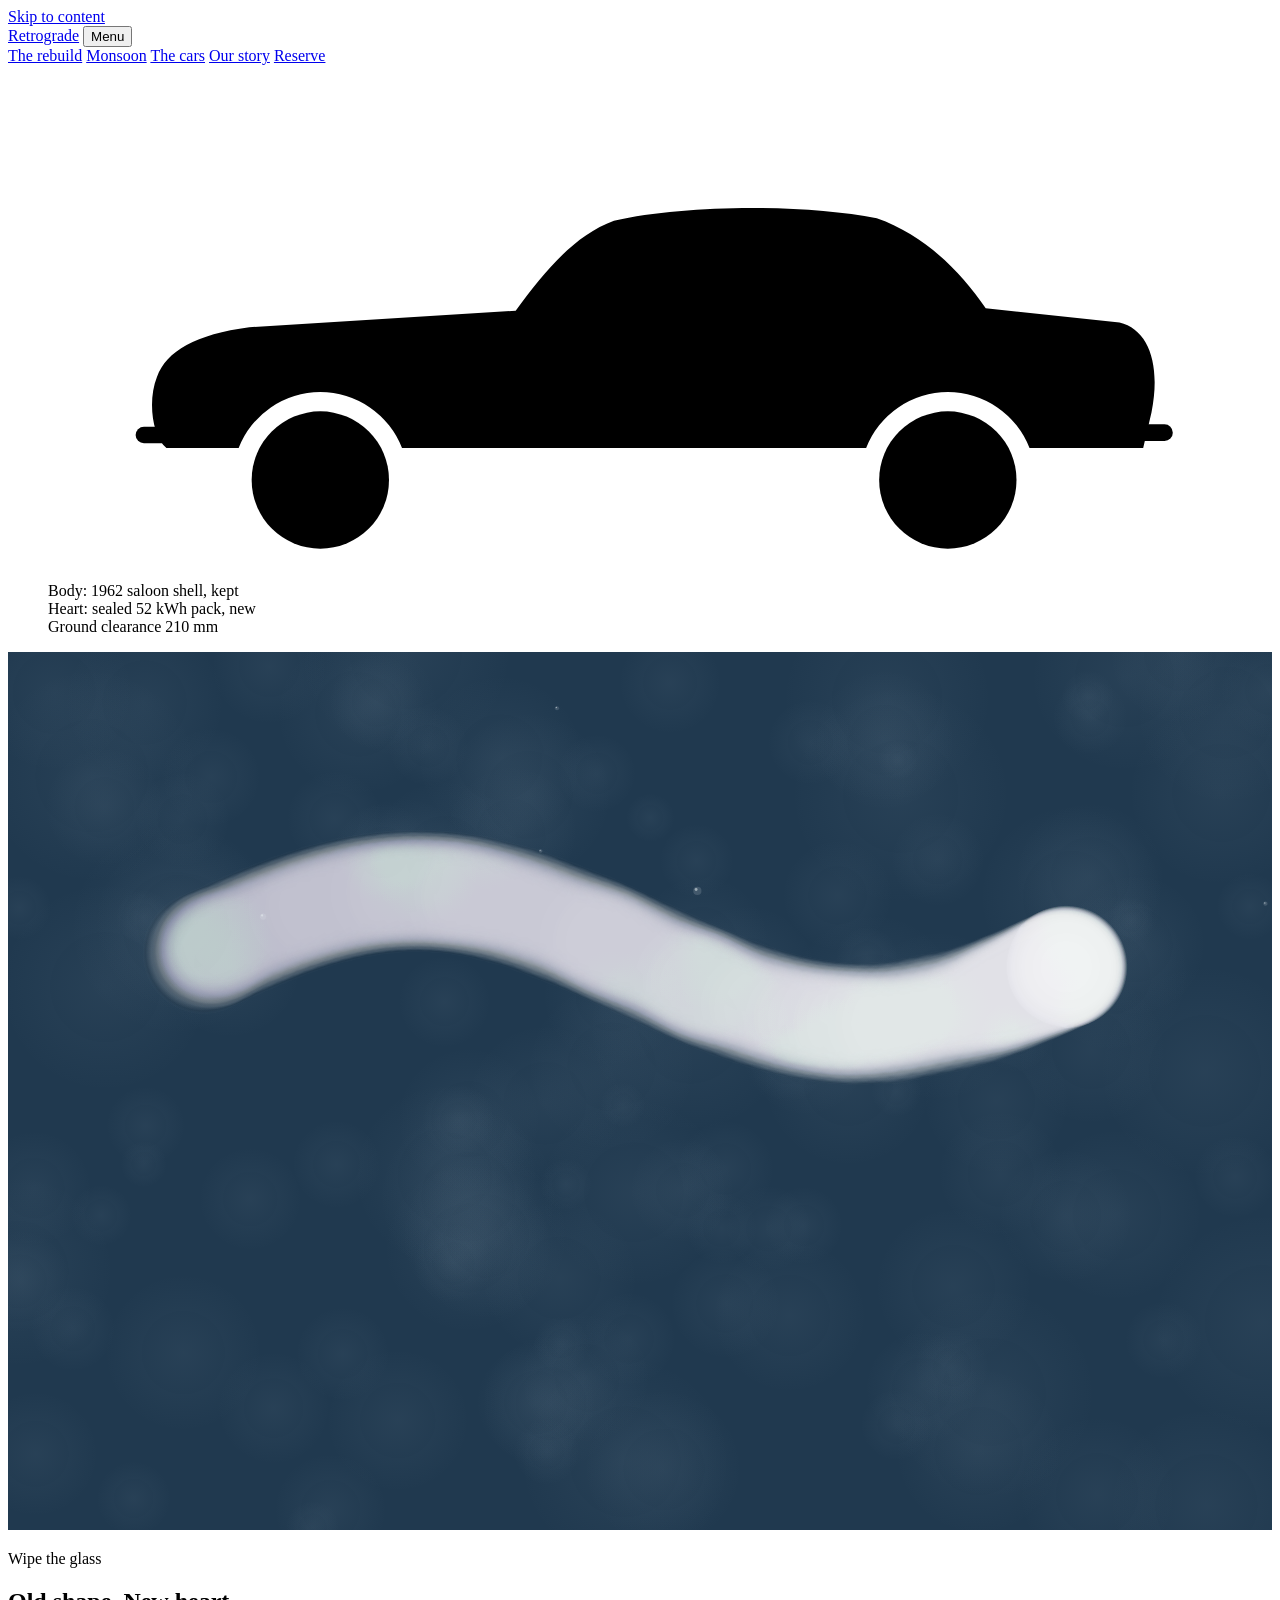
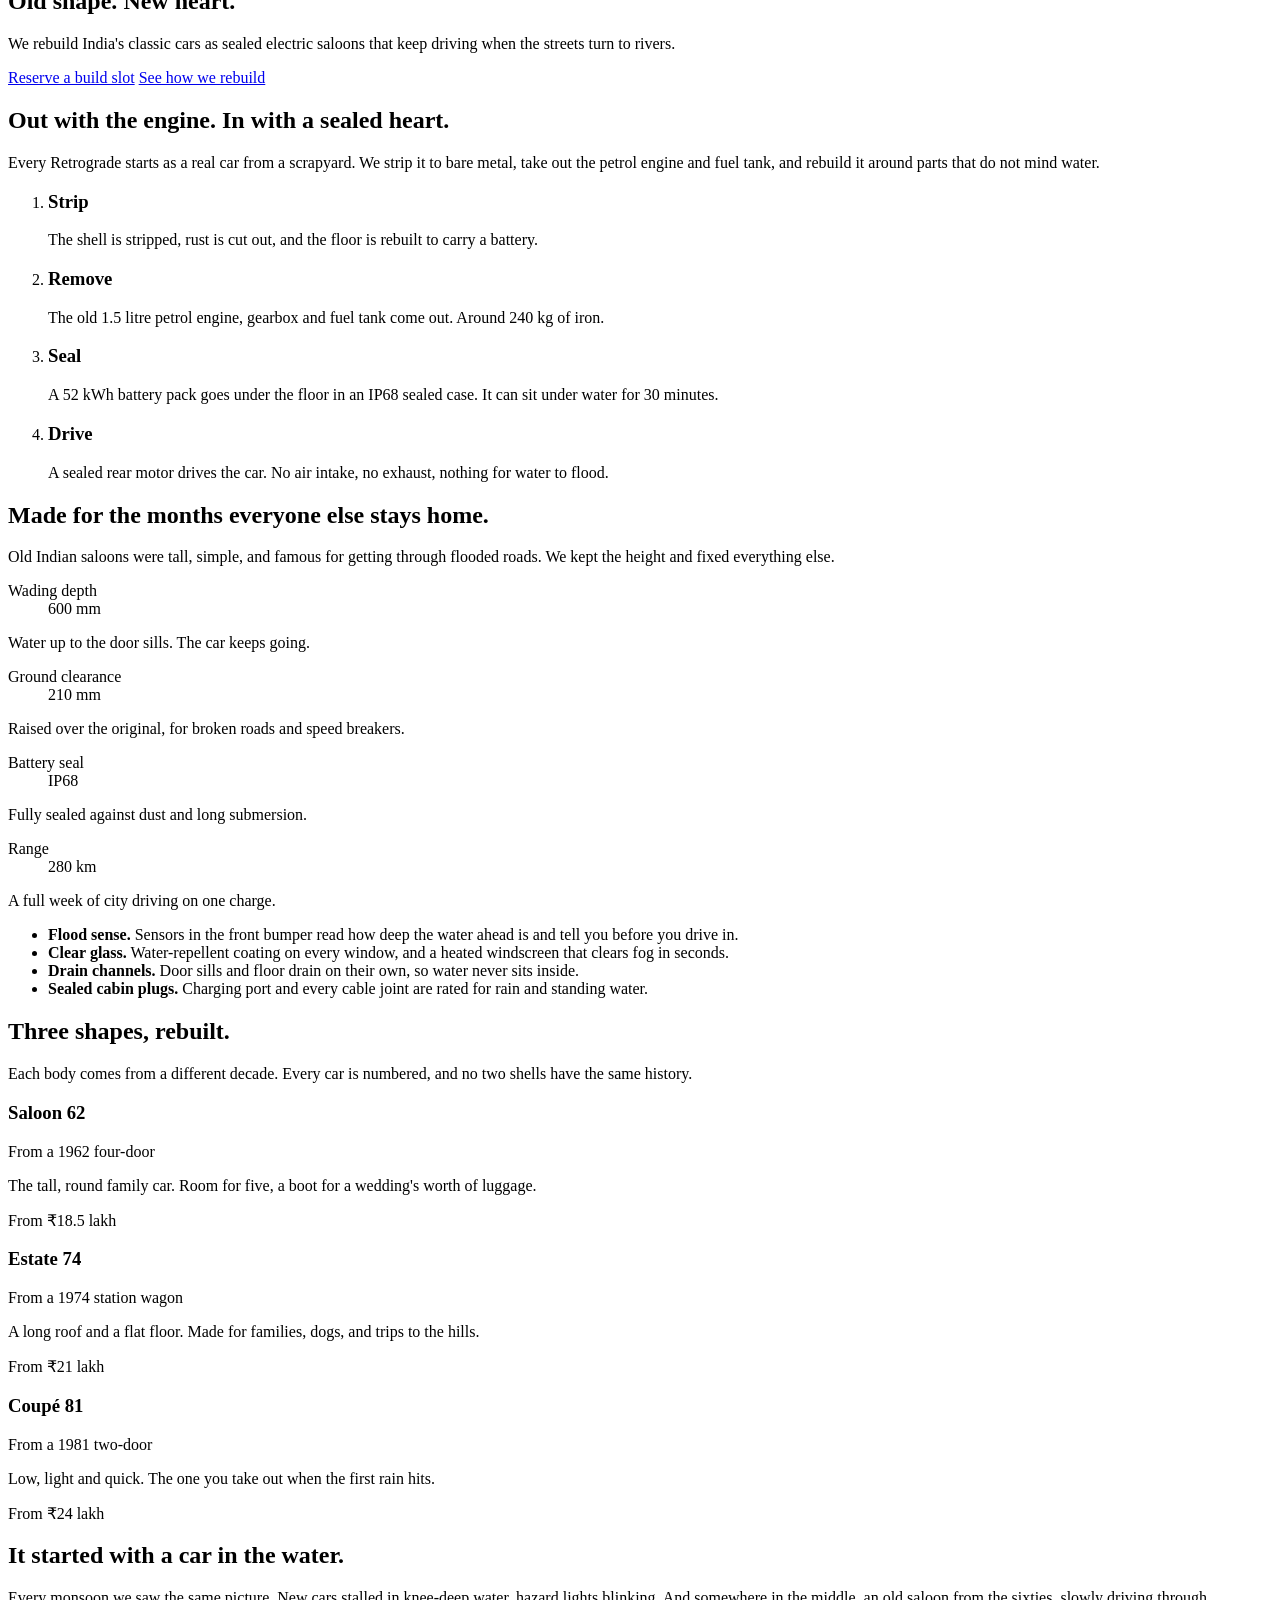
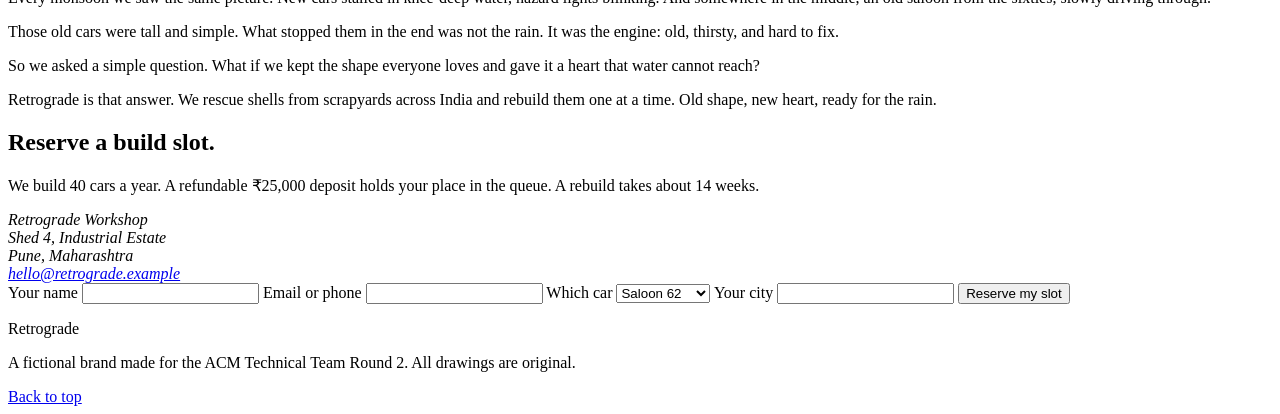
==== index.html @ e869b731 "Add page structure, copy and original car drawing Co-Authored-By: Claude Opus 5.5 <noreply@anthropic" ====
<!doctype html>
<html lang="en">
<head>
  <meta charset="utf-8">
  <meta name="viewport" content="width=device-width, initial-scale=1">
  <title>Retrograde | Old shape. New heart.</title>
  <meta name="description" content="Retrograde rebuilds India's classic cars as sealed electric saloons made to drive through the monsoon.">
  <meta name="theme-color" content="#123B5E">
  <link rel="icon" href="assets/favicon.svg" type="image/svg+xml">
  <link rel="preconnect" href="https://fonts.googleapis.com">
  <link rel="preconnect" href="https://fonts.gstatic.com" crossorigin>
  <link href="https://fonts.googleapis.com/css2?family=Archivo:wdth,wght@62..125,300..900&family=Architects+Daughter&display=swap" rel="stylesheet">
  <link rel="stylesheet" href="css/style.css">
</head>
<body>
  <a class="skip" href="#main">Skip to content</a>

  <header class="nav" id="top">
    <a class="wordmark" href="#top" aria-label="Retrograde home">Retrograde</a>
    <button class="nav-toggle" aria-expanded="false" aria-controls="nav-links">Menu</button>
    <nav id="nav-links" class="nav-links" aria-label="Main">
      <a href="#rebuild">The rebuild</a>
      <a href="#monsoon">Monsoon</a>
      <a href="#cars">The cars</a>
      <a href="#story">Our story</a>
      <a class="nav-cta" href="#reserve">Reserve</a>
    </nav>
  </header>

  <main id="main">
    <!-- HERO: blueprint car behind fogged glass. Wipe to see it. -->
    <section class="hero" aria-labelledby="hero-title">
      <div class="hero-grid" aria-hidden="true"></div>

      <figure class="hero-car" aria-hidden="true">
        <!-- Original drawing: a generic 1960s saloon side view, facing left -->
        <svg viewBox="0 0 1000 420" class="car-drawing">
          <g class="car-body">
            <!-- outer body with two wheel arches -->
            <path d="M100 310 C88 300 84 270 92 250 C100 228 125 214 170 208 L395 194 C420 160 445 130 478 118 C540 104 640 104 700 116 C740 130 770 160 792 192 L905 204 C930 210 940 240 932 280 L925 310 L829 310 A74 74 0 0 0 691 310 L299 310 A74 74 0 0 0 161 310 Z"/>
            <!-- windows and pillar -->
            <path d="M412 196 C434 165 454 141 484 129 C540 117 630 117 688 127 C720 141 746 166 766 192 Z"/>
            <path d="M588 122 L588 194"/>
            <!-- belt line, door cuts, handles -->
            <path d="M170 214 L905 210" class="thin"/>
            <path d="M405 198 L405 306 M588 196 L588 306 M700 192 L700 290" class="thin"/>
            <path d="M548 228 h26 M662 226 h26"/>
            <!-- headlamp, grille, bumpers -->
            <circle cx="114" cy="243" r="14"/>
            <circle cx="114" cy="243" r="7" class="thin"/>
            <path d="M96 268 v24 M104 266 v28 M112 266 v28" class="thin"/>
            <rect x="74" y="292" width="72" height="14" rx="7"/>
            <rect x="896" y="290" width="54" height="14" rx="7"/>
            <circle cx="922" cy="244" r="8" class="thin"/>
          </g>
          <g class="car-wheels">
            <circle cx="230" cy="337" r="58"/>
            <circle cx="230" cy="337" r="26" class="thin"/>
            <circle cx="230" cy="337" r="5"/>
            <circle cx="760" cy="337" r="58"/>
            <circle cx="760" cy="337" r="26" class="thin"/>
            <circle cx="760" cy="337" r="5"/>
          </g>
          <!-- new heart: battery under the floor, motor at the rear -->
          <g class="car-heart">
            <rect x="300" y="286" width="390" height="24" rx="3"/>
            <path d="M330 286 v24 M370 286 v24 M410 286 v24 M450 286 v24 M490 286 v24 M530 286 v24 M570 286 v24 M610 286 v24 M650 286 v24" class="thin"/>
            <circle cx="760" cy="238" r="16"/>
            <path d="M760 254 V279" class="thin"/>
          </g>
          <!-- ground and dimension line -->
          <g class="car-ground">
            <path d="M30 396 H970" class="thin"/>
            <path d="M960 310 V396 M952 310 h16 M952 396 h16" class="thin"/>
          </g>
        </svg>
        <figcaption class="note note-a">Body: 1962 saloon shell, kept</figcaption>
        <figcaption class="note note-b">Heart: sealed 52 kWh pack, new</figcaption>
        <figcaption class="note note-c">Ground clearance 210 mm</figcaption>
      </figure>

      <canvas class="fog" aria-hidden="true"></canvas>
      <p class="wipe-hint" aria-hidden="true">Wipe the glass</p>

      <div class="hero-copy">
        <h1 id="hero-title" class="hero-title">
          <span>Old shape.</span>
          <span>New heart.</span>
        </h1>
        <p class="hero-sub">We rebuild India's classic cars as sealed electric saloons that keep driving when the streets turn to rivers.</p>
        <div class="hero-actions">
          <a class="btn btn-solid" href="#reserve">Reserve a build slot</a>
          <a class="btn btn-line" href="#rebuild">See how we rebuild</a>
        </div>
      </div>
    </section>

    <!-- REBUILD: exploded view. Scroll animation is added on day 2. -->
    <section class="rebuild" id="rebuild" aria-labelledby="rebuild-title">
      <div class="section-head">
        <h2 id="rebuild-title">Out with the engine. In with a sealed heart.</h2>
        <p>Every Retrograde starts as a real car from a scrapyard. We strip it to bare metal, take out the petrol engine and fuel tank, and rebuild it around parts that do not mind water.</p>
      </div>

      <ol class="rebuild-steps">
        <li>
          <h3>Strip</h3>
          <p>The shell is stripped, rust is cut out, and the floor is rebuilt to carry a battery.</p>
        </li>
        <li>
          <h3>Remove</h3>
          <p>The old 1.5 litre petrol engine, gearbox and fuel tank come out. Around 240 kg of iron.</p>
        </li>
        <li>
          <h3>Seal</h3>
          <p>A 52 kWh battery pack goes under the floor in an IP68 sealed case. It can sit under water for 30 minutes.</p>
        </li>
        <li>
          <h3>Drive</h3>
          <p>A sealed rear motor drives the car. No air intake, no exhaust, nothing for water to flood.</p>
        </li>
      </ol>
    </section>

    <!-- MONSOON: the features from the rain idea -->
    <section class="monsoon" id="monsoon" aria-labelledby="monsoon-title">
      <div class="section-head">
        <h2 id="monsoon-title">Made for the months everyone else stays home.</h2>
        <p>Old Indian saloons were tall, simple, and famous for getting through flooded roads. We kept the height and fixed everything else.</p>
      </div>

      <dl class="specs">
        <div class="spec">
          <dt>Wading depth</dt>
          <dd><span class="spec-num">600</span> mm</dd>
          <p>Water up to the door sills. The car keeps going.</p>
        </div>
        <div class="spec">
          <dt>Ground clearance</dt>
          <dd><span class="spec-num">210</span> mm</dd>
          <p>Raised over the original, for broken roads and speed breakers.</p>
        </div>
        <div class="spec">
          <dt>Battery seal</dt>
          <dd><span class="spec-num">IP68</span></dd>
          <p>Fully sealed against dust and long submersion.</p>
        </div>
        <div class="spec">
          <dt>Range</dt>
          <dd><span class="spec-num">280</span> km</dd>
          <p>A full week of city driving on one charge.</p>
        </div>
      </dl>

      <ul class="features">
        <li><strong>Flood sense.</strong> Sensors in the front bumper read how deep the water ahead is and tell you before you drive in.</li>
        <li><strong>Clear glass.</strong> Water-repellent coating on every window, and a heated windscreen that clears fog in seconds.</li>
        <li><strong>Drain channels.</strong> Door sills and floor drain on their own, so water never sits inside.</li>
        <li><strong>Sealed cabin plugs.</strong> Charging port and every cable joint are rated for rain and standing water.</li>
      </ul>
    </section>

    <!-- CARS: three models. Before/after slider is added on day 2. -->
    <section class="cars" id="cars" aria-labelledby="cars-title">
      <div class="section-head">
        <h2 id="cars-title">Three shapes, rebuilt.</h2>
        <p>Each body comes from a different decade. Every car is numbered, and no two shells have the same history.</p>
      </div>

      <div class="car-list">
        <article class="car-card">
          <h3>Saloon 62</h3>
          <p class="car-era">From a 1962 four-door</p>
          <p>The tall, round family car. Room for five, a boot for a wedding's worth of luggage.</p>
          <p class="car-price">From ₹18.5 lakh</p>
        </article>
        <article class="car-card">
          <h3>Estate 74</h3>
          <p class="car-era">From a 1974 station wagon</p>
          <p>A long roof and a flat floor. Made for families, dogs, and trips to the hills.</p>
          <p class="car-price">From ₹21 lakh</p>
        </article>
        <article class="car-card">
          <h3>Coupé 81</h3>
          <p class="car-era">From a 1981 two-door</p>
          <p>Low, light and quick. The one you take out when the first rain hits.</p>
          <p class="car-price">From ₹24 lakh</p>
        </article>
      </div>
    </section>

    <!-- STORY -->
    <section class="story" id="story" aria-labelledby="story-title">
      <div class="story-inner">
        <h2 id="story-title">It started with a car in the water.</h2>
        <div class="story-text">
          <p>Every monsoon we saw the same picture. New cars stalled in knee-deep water, hazard lights blinking. And somewhere in the middle, an old saloon from the sixties, slowly driving through.</p>
          <p>Those old cars were tall and simple. What stopped them in the end was not the rain. It was the engine: old, thirsty, and hard to fix.</p>
          <p>So we asked a simple question. What if we kept the shape everyone loves and gave it a heart that water cannot reach?</p>
          <p>Retrograde is that answer. We rescue shells from scrapyards across India and rebuild them one at a time. Old shape, new heart, ready for the rain.</p>
        </div>
      </div>
    </section>

    <!-- RESERVE / CONTACT -->
    <section class="reserve" id="reserve" aria-labelledby="reserve-title">
      <div class="reserve-copy">
        <h2 id="reserve-title">Reserve a build slot.</h2>
        <p>We build 40 cars a year. A refundable ₹25,000 deposit holds your place in the queue. A rebuild takes about 14 weeks.</p>
        <address>
          Retrograde Workshop<br>
          Shed 4, Industrial Estate<br>
          Pune, Maharashtra<br>
          <a href="mailto:hello@retrograde.example">hello@retrograde.example</a>
        </address>
      </div>

      <form class="reserve-form" novalidate>
        <label>Your name
          <input type="text" name="name" autocomplete="name" required>
        </label>
        <label>Email or phone
          <input type="text" name="contact" autocomplete="email" required>
        </label>
        <label>Which car
          <select name="model">
            <option>Saloon 62</option>
            <option>Estate 74</option>
            <option>Coupé 81</option>
            <option>Not sure yet</option>
          </select>
        </label>
        <label>Your city
          <input type="text" name="city" autocomplete="address-level2">
        </label>
        <button class="btn btn-solid" type="submit">Reserve my slot</button>
        <p class="form-status" role="status" aria-live="polite"></p>
      </form>
    </section>
  </main>

  <footer class="footer">
    <p class="wordmark">Retrograde</p>
    <p>A fictional brand made for the ACM Technical Team Round 2. All drawings are original.</p>
    <a href="#top">Back to top</a>
  </footer>

  <script src="js/fog.js" defer></script>
  <script src="js/main.js" defer></script>
</body>
</html>
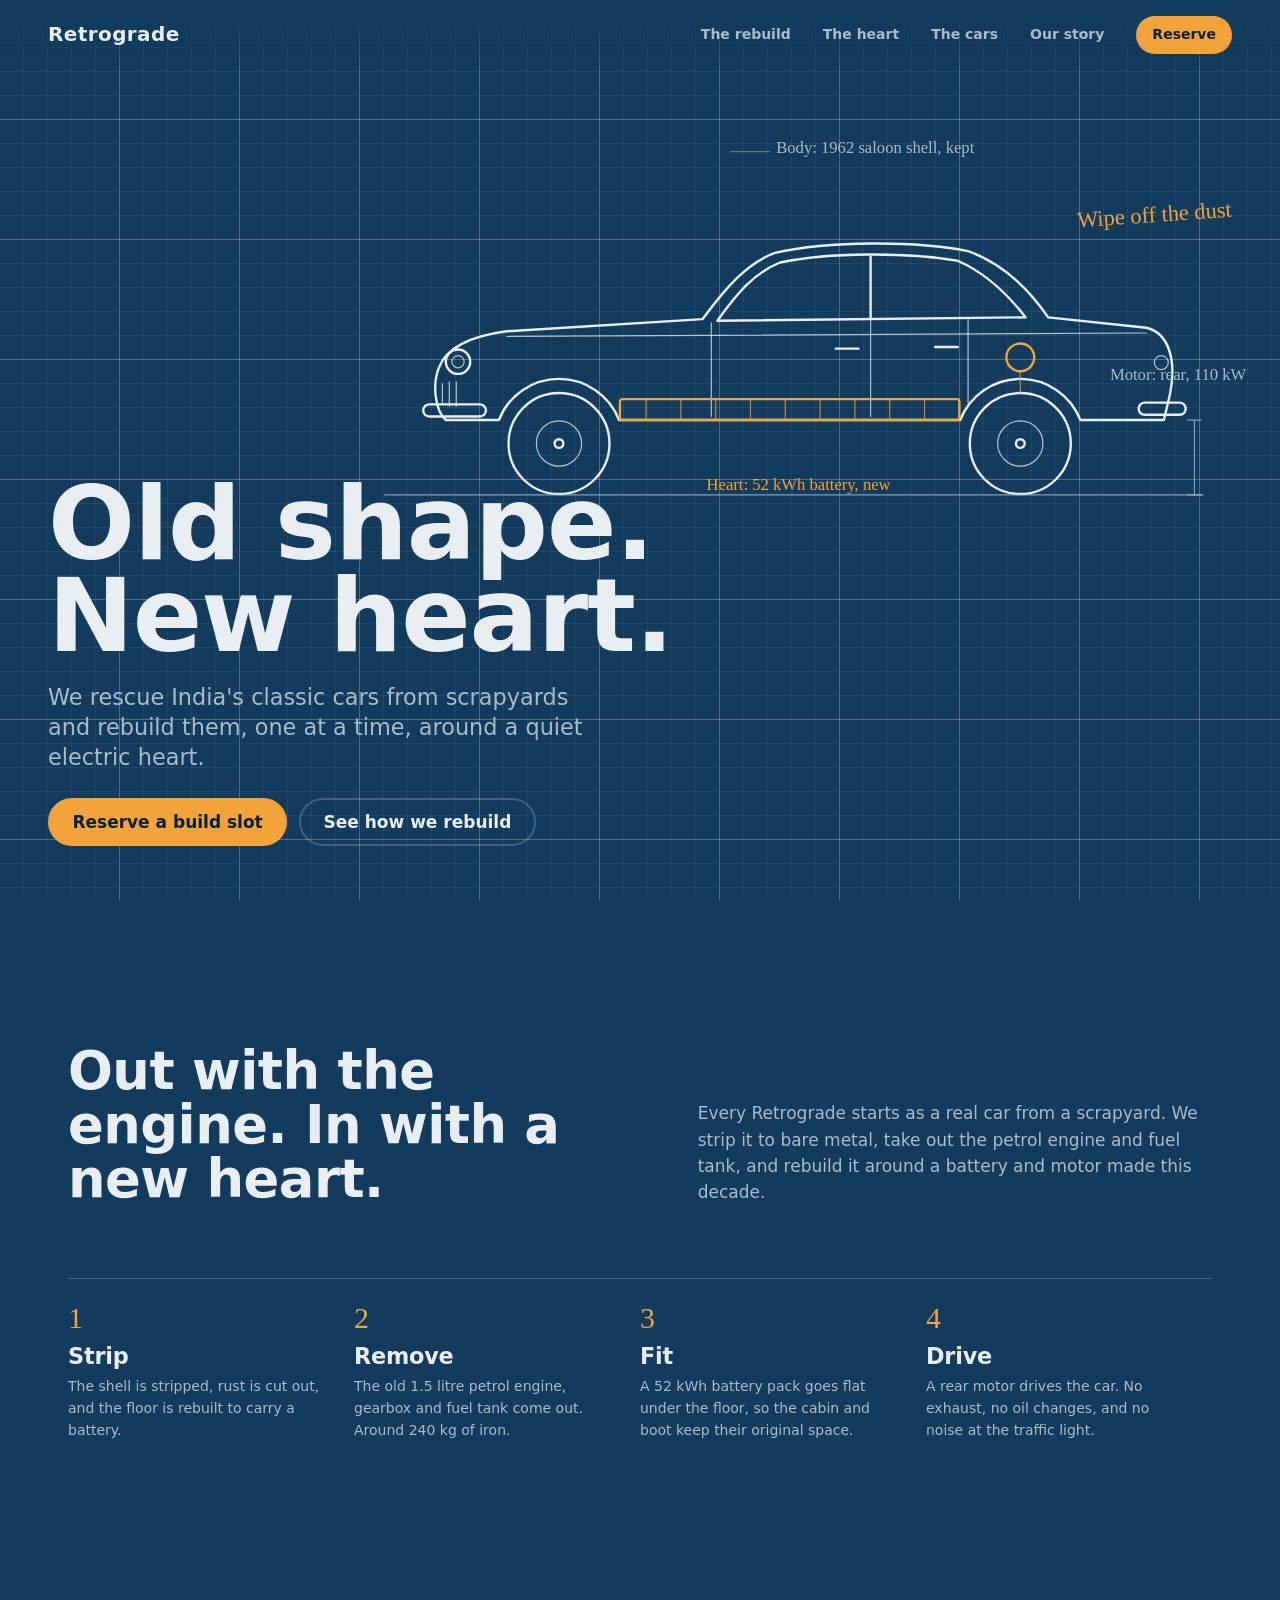
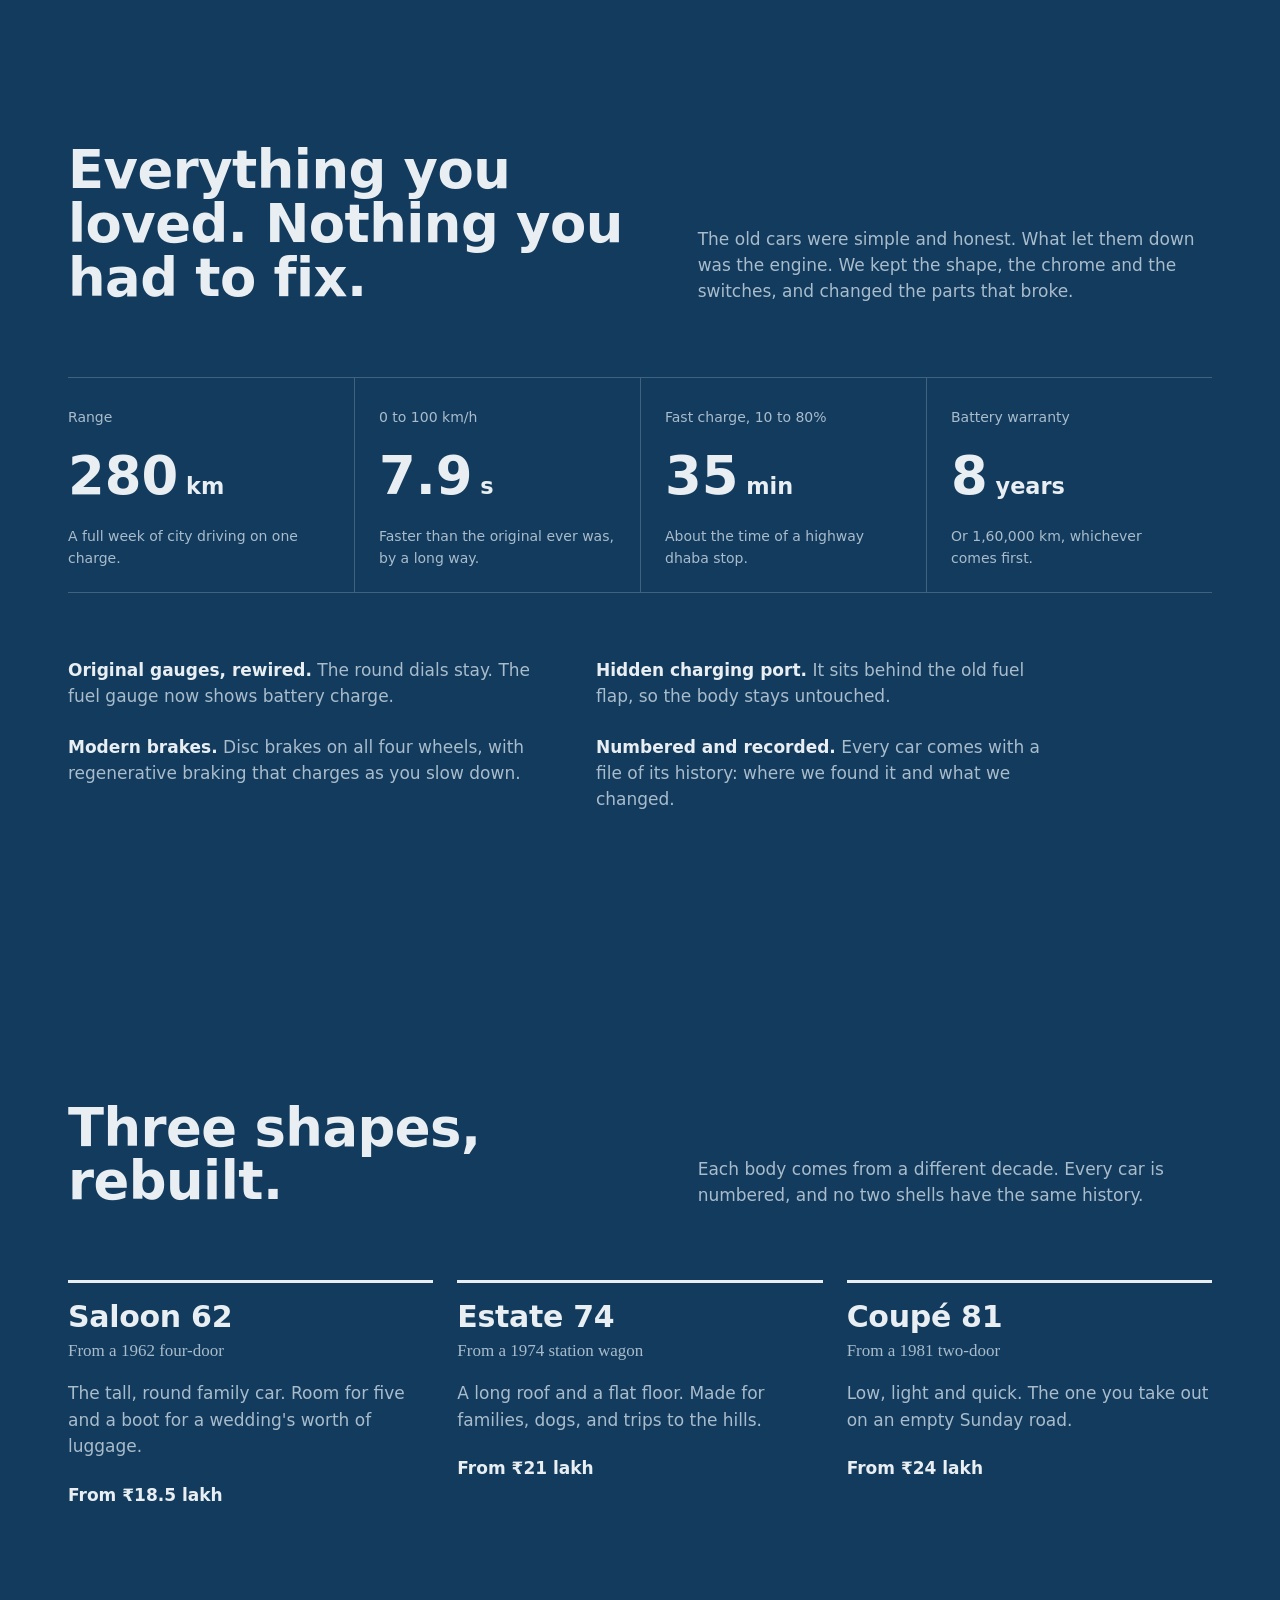
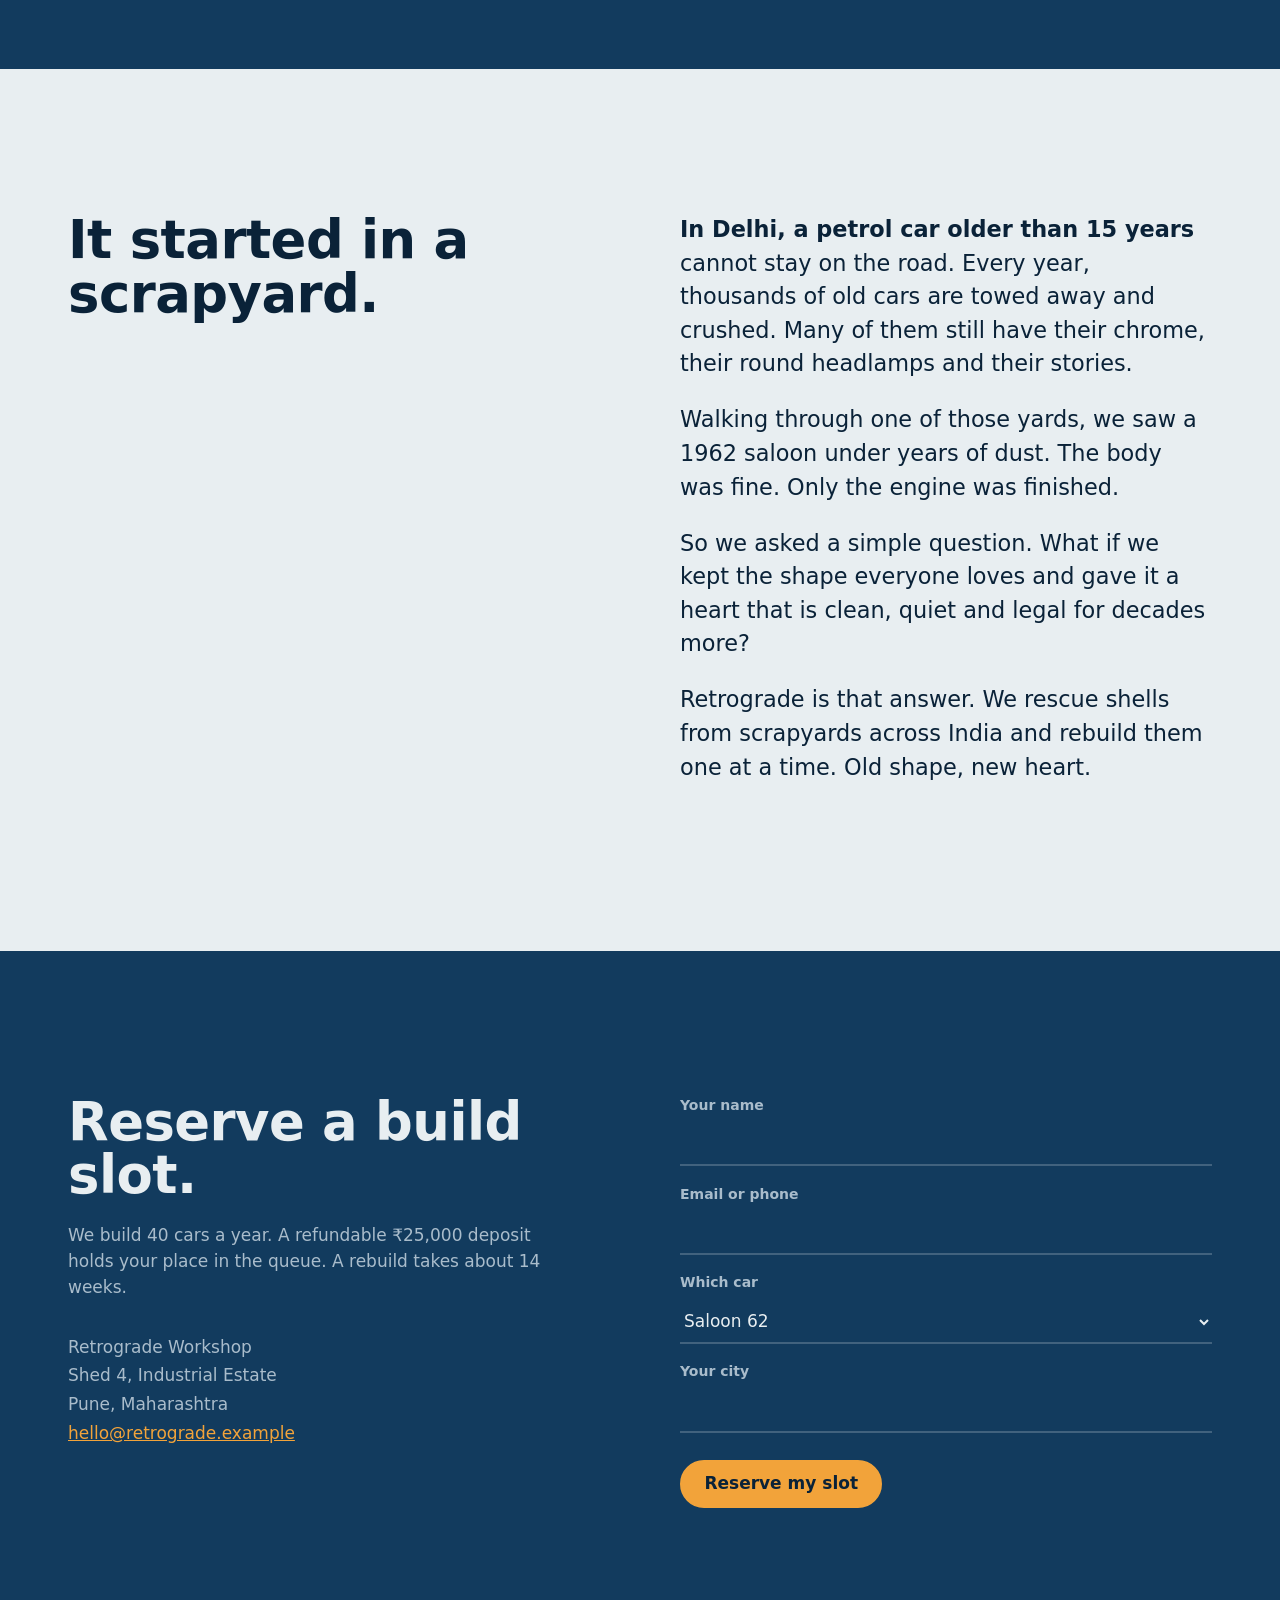
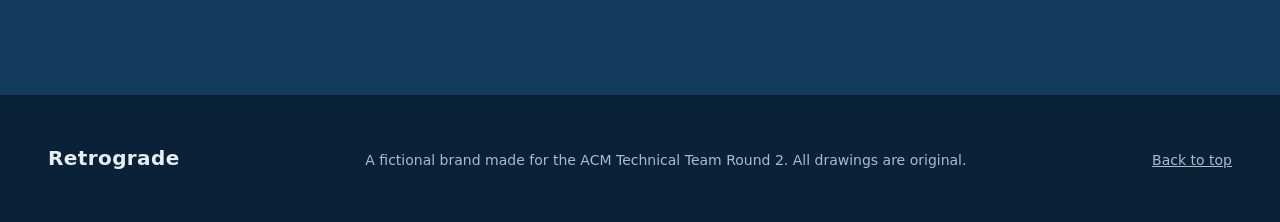
==== commit 33fe59c3: "Drop monsoon concept, add new heart specs and scrapyard story Co-Authored-By: Claude Opus 5.5 <norep" ====
--- a/index.html
+++ b/index.html
@@ -4,7 +4,7 @@
   <meta charset="utf-8">
   <meta name="viewport" content="width=device-width, initial-scale=1">
   <title>Retrograde | Old shape. New heart.</title>
-  <meta name="description" content="Retrograde rebuilds India's classic cars as sealed electric saloons made to drive through the monsoon.">
+  <meta name="description" content="Retrograde rescues India's classic cars from scrapyards and rebuilds them with an electric heart.">
   <meta name="theme-color" content="#123B5E">
   <link rel="icon" href="assets/favicon.svg" type="image/svg+xml">
   <link rel="preconnect" href="https://fonts.googleapis.com">
@@ -20,7 +20,7 @@
     <button class="nav-toggle" aria-expanded="false" aria-controls="nav-links">Menu</button>
     <nav id="nav-links" class="nav-links" aria-label="Main">
       <a href="#rebuild">The rebuild</a>
-      <a href="#monsoon">Monsoon</a>
+      <a href="#heart">The heart</a>
       <a href="#cars">The cars</a>
       <a href="#story">Our story</a>
       <a class="nav-cta" href="#reserve">Reserve</a>
@@ -28,7 +28,7 @@
   </header>
 
   <main id="main">
-    <!-- HERO: blueprint car behind fogged glass. Wipe to see it. -->
+    <!-- HERO: blueprint car behind a dusty windscreen. Wipe to see it. -->
     <section class="hero" aria-labelledby="hero-title">
       <div class="hero-grid" aria-hidden="true"></div>
 
@@ -75,19 +75,19 @@
           </g>
         </svg>
         <figcaption class="note note-a">Body: 1962 saloon shell, kept</figcaption>
-        <figcaption class="note note-b">Heart: sealed 52 kWh pack, new</figcaption>
-        <figcaption class="note note-c">Ground clearance 210 mm</figcaption>
+        <figcaption class="note note-b">Heart: 52 kWh battery, new</figcaption>
+        <figcaption class="note note-c">Motor: rear, 110 kW</figcaption>
       </figure>
 
-      <canvas class="fog" aria-hidden="true"></canvas>
-      <p class="wipe-hint" aria-hidden="true">Wipe the glass</p>
+      <canvas class="dust" aria-hidden="true"></canvas>
+      <p class="wipe-hint" aria-hidden="true">Wipe off the dust</p>
 
       <div class="hero-copy">
         <h1 id="hero-title" class="hero-title">
           <span>Old shape.</span>
           <span>New heart.</span>
         </h1>
-        <p class="hero-sub">We rebuild India's classic cars as sealed electric saloons that keep driving when the streets turn to rivers.</p>
+        <p class="hero-sub">We rescue India's classic cars from scrapyards and rebuild them, one at a time, around a quiet electric heart.</p>
         <div class="hero-actions">
           <a class="btn btn-solid" href="#reserve">Reserve a build slot</a>
           <a class="btn btn-line" href="#rebuild">See how we rebuild</a>
@@ -98,8 +98,8 @@
     <!-- REBUILD: exploded view. Scroll animation is added on day 2. -->
     <section class="rebuild" id="rebuild" aria-labelledby="rebuild-title">
       <div class="section-head">
-        <h2 id="rebuild-title">Out with the engine. In with a sealed heart.</h2>
-        <p>Every Retrograde starts as a real car from a scrapyard. We strip it to bare metal, take out the petrol engine and fuel tank, and rebuild it around parts that do not mind water.</p>
+        <h2 id="rebuild-title">Out with the engine. In with a new heart.</h2>
+        <p>Every Retrograde starts as a real car from a scrapyard. We strip it to bare metal, take out the petrol engine and fuel tank, and rebuild it around a battery and motor made this decade.</p>
       </div>
 
       <ol class="rebuild-steps">
@@ -112,51 +112,51 @@
           <p>The old 1.5 litre petrol engine, gearbox and fuel tank come out. Around 240 kg of iron.</p>
         </li>
         <li>
-          <h3>Seal</h3>
-          <p>A 52 kWh battery pack goes under the floor in an IP68 sealed case. It can sit under water for 30 minutes.</p>
+          <h3>Fit</h3>
+          <p>A 52 kWh battery pack goes flat under the floor, so the cabin and boot keep their original space.</p>
         </li>
         <li>
           <h3>Drive</h3>
-          <p>A sealed rear motor drives the car. No air intake, no exhaust, nothing for water to flood.</p>
+          <p>A rear motor drives the car. No exhaust, no oil changes, and no noise at the traffic light.</p>
         </li>
       </ol>
     </section>
 
-    <!-- MONSOON: the features from the rain idea -->
-    <section class="monsoon" id="monsoon" aria-labelledby="monsoon-title">
+    <!-- HEART: what the new electric parts give you -->
+    <section class="heart" id="heart" aria-labelledby="heart-title">
       <div class="section-head">
-        <h2 id="monsoon-title">Made for the months everyone else stays home.</h2>
-        <p>Old Indian saloons were tall, simple, and famous for getting through flooded roads. We kept the height and fixed everything else.</p>
+        <h2 id="heart-title">Everything you loved. Nothing you had to fix.</h2>
+        <p>The old cars were simple and honest. What let them down was the engine. We kept the shape, the chrome and the switches, and changed the parts that broke.</p>
       </div>
 
       <dl class="specs">
-        <div class="spec">
-          <dt>Wading depth</dt>
-          <dd><span class="spec-num">600</span> mm</dd>
-          <p>Water up to the door sills. The car keeps going.</p>
-        </div>
-        <div class="spec">
-          <dt>Ground clearance</dt>
-          <dd><span class="spec-num">210</span> mm</dd>
-          <p>Raised over the original, for broken roads and speed breakers.</p>
-        </div>
-        <div class="spec">
-          <dt>Battery seal</dt>
-          <dd><span class="spec-num">IP68</span></dd>
-          <p>Fully sealed against dust and long submersion.</p>
-        </div>
         <div class="spec">
           <dt>Range</dt>
           <dd><span class="spec-num">280</span> km</dd>
           <p>A full week of city driving on one charge.</p>
         </div>
+        <div class="spec">
+          <dt>0 to 100 km/h</dt>
+          <dd><span class="spec-num">7.9</span> s</dd>
+          <p>Faster than the original ever was, by a long way.</p>
+        </div>
+        <div class="spec">
+          <dt>Fast charge, 10 to 80%</dt>
+          <dd><span class="spec-num">35</span> min</dd>
+          <p>About the time of a highway dhaba stop.</p>
+        </div>
+        <div class="spec">
+          <dt>Battery warranty</dt>
+          <dd><span class="spec-num">8</span> years</dd>
+          <p>Or 1,60,000 km, whichever comes first.</p>
+        </div>
       </dl>
 
       <ul class="features">
-        <li><strong>Flood sense.</strong> Sensors in the front bumper read how deep the water ahead is and tell you before you drive in.</li>
-        <li><strong>Clear glass.</strong> Water-repellent coating on every window, and a heated windscreen that clears fog in seconds.</li>
-        <li><strong>Drain channels.</strong> Door sills and floor drain on their own, so water never sits inside.</li>
-        <li><strong>Sealed cabin plugs.</strong> Charging port and every cable joint are rated for rain and standing water.</li>
+        <li><strong>Original gauges, rewired.</strong> The round dials stay. The fuel gauge now shows battery charge.</li>
+        <li><strong>Hidden charging port.</strong> It sits behind the old fuel flap, so the body stays untouched.</li>
+        <li><strong>Modern brakes.</strong> Disc brakes on all four wheels, with regenerative braking that charges as you slow down.</li>
+        <li><strong>Numbered and recorded.</strong> Every car comes with a file of its history: where we found it and what we changed.</li>
       </ul>
     </section>
 
@@ -171,7 +171,7 @@
         <article class="car-card">
           <h3>Saloon 62</h3>
           <p class="car-era">From a 1962 four-door</p>
-          <p>The tall, round family car. Room for five, a boot for a wedding's worth of luggage.</p>
+          <p>The tall, round family car. Room for five and a boot for a wedding's worth of luggage.</p>
           <p class="car-price">From ₹18.5 lakh</p>
         </article>
         <article class="car-card">
@@ -183,7 +183,7 @@
         <article class="car-card">
           <h3>Coupé 81</h3>
           <p class="car-era">From a 1981 two-door</p>
-          <p>Low, light and quick. The one you take out when the first rain hits.</p>
+          <p>Low, light and quick. The one you take out on an empty Sunday road.</p>
           <p class="car-price">From ₹24 lakh</p>
         </article>
       </div>
@@ -192,12 +192,12 @@
     <!-- STORY -->
     <section class="story" id="story" aria-labelledby="story-title">
       <div class="story-inner">
-        <h2 id="story-title">It started with a car in the water.</h2>
+        <h2 id="story-title">It started in a scrapyard.</h2>
         <div class="story-text">
-          <p>Every monsoon we saw the same picture. New cars stalled in knee-deep water, hazard lights blinking. And somewhere in the middle, an old saloon from the sixties, slowly driving through.</p>
-          <p>Those old cars were tall and simple. What stopped them in the end was not the rain. It was the engine: old, thirsty, and hard to fix.</p>
-          <p>So we asked a simple question. What if we kept the shape everyone loves and gave it a heart that water cannot reach?</p>
-          <p>Retrograde is that answer. We rescue shells from scrapyards across India and rebuild them one at a time. Old shape, new heart, ready for the rain.</p>
+          <p>In Delhi, a petrol car older than 15 years cannot stay on the road. Every year, thousands of old cars are towed away and crushed. Many of them still have their chrome, their round headlamps and their stories.</p>
+          <p>Walking through one of those yards, we saw a 1962 saloon under years of dust. The body was fine. Only the engine was finished.</p>
+          <p>So we asked a simple question. What if we kept the shape everyone loves and gave it a heart that is clean, quiet and legal for decades more?</p>
+          <p>Retrograde is that answer. We rescue shells from scrapyards across India and rebuild them one at a time. Old shape, new heart.</p>
         </div>
       </div>
     </section>
@@ -245,7 +245,7 @@
     <a href="#top">Back to top</a>
   </footer>
 
-  <script src="js/fog.js" defer></script>
+  <script src="js/dust.js" defer></script>
   <script src="js/main.js" defer></script>
 </body>
 </html>
--- a/css/style.css
+++ b/css/style.css
@@ -0,0 +1,521 @@
+/* =========================================================
+   RETROGRADE  |  brand tokens
+   Cyanotype blueprint blue + paper white + one sodium-lamp
+   amber (the sodium lamps that light Indian scrapyards at night).
+   ========================================================= */
+:root {
+  --ink: #123b5e;        /* cyanotype blue, main background */
+  --ink-deep: #0a2238;   /* night, used for depth and footer */
+  --paper: #e8eef1;      /* blueprint paper white, main text */
+  --paper-dim: #a9bccb;  /* secondary text on blue */
+  --sodium: #f2a33a;     /* sodium street lamp, the one accent */
+
+  --line: rgba(232, 238, 241, 0.22);
+
+  /* type: one family, two widths. Expanded for display (like old
+     car badges), normal width for reading. Hand lettering only
+     for drafting notes on drawings. */
+  --font: "Archivo", system-ui, sans-serif;
+  --hand: "Architects Daughter", "Comic Sans MS", cursive;
+
+  /* modular scale, ratio 1.333 */
+  --step--1: 0.875rem;
+  --step-0: 1.0625rem;
+  --step-1: 1.4rem;
+  --step-2: 1.875rem;
+  --step-3: clamp(2rem, 4.5vw, 3.3rem);
+  --step-4: clamp(3.2rem, 8vw, 7rem);
+
+  --gutter: clamp(1rem, 4vw, 3rem);
+  --max: 1240px;
+}
+
+*, *::before, *::after { box-sizing: border-box; }
+
+html { scroll-behavior: smooth; }
+@media (prefers-reduced-motion: reduce) {
+  html { scroll-behavior: auto; }
+}
+
+body {
+  margin: 0;
+  background: var(--ink);
+  color: var(--paper);
+  font-family: var(--font);
+  font-size: var(--step-0);
+  line-height: 1.55;
+  font-variation-settings: "wdth" 100;
+  -webkit-font-smoothing: antialiased;
+}
+
+img, svg, canvas { display: block; max-width: 100%; }
+
+a { color: inherit; }
+
+:focus-visible {
+  outline: 2px solid var(--sodium);
+  outline-offset: 3px;
+}
+
+h1, h2, h3 {
+  margin: 0;
+  font-weight: 800;
+  font-variation-settings: "wdth" 125;
+  line-height: 1.02;
+  letter-spacing: -0.01em;
+}
+
+h2 { font-size: var(--step-3); max-width: 18ch; }
+h3 { font-size: var(--step-1); }
+
+p { margin: 0 0 1em; }
+
+.skip {
+  position: absolute;
+  left: -999px;
+  top: 0;
+  padding: 0.6rem 1rem;
+  background: var(--sodium);
+  color: var(--ink-deep);
+  z-index: 100;
+}
+.skip:focus { left: 1rem; }
+
+/* ---------- buttons ---------- */
+.btn {
+  display: inline-flex;
+  align-items: center;
+  min-height: 48px;
+  padding: 0.8rem 1.4rem;
+  border-radius: 999px;
+  font: 700 var(--step-0)/1 var(--font);
+  font-variation-settings: "wdth" 110;
+  text-decoration: none;
+  cursor: pointer;
+  transition: background-color 0.2s, color 0.2s, border-color 0.2s;
+}
+.btn-solid {
+  background: var(--sodium);
+  color: var(--ink-deep);
+  border: 2px solid var(--sodium);
+}
+.btn-solid:hover { background: var(--paper); border-color: var(--paper); }
+.btn-line {
+  background: transparent;
+  color: var(--paper);
+  border: 2px solid var(--line);
+}
+.btn-line:hover { border-color: var(--paper); }
+
+/* ---------- nav ---------- */
+.nav {
+  position: fixed;
+  inset: 0 0 auto 0;
+  z-index: 50;
+  display: flex;
+  align-items: center;
+  justify-content: space-between;
+  gap: 1rem;
+  padding: 1rem var(--gutter);
+  background: linear-gradient(var(--ink) 30%, transparent);
+}
+
+.wordmark {
+  font-weight: 900;
+  font-size: 1.25rem;
+  font-variation-settings: "wdth" 125;
+  letter-spacing: 0.02em;
+  text-decoration: none;
+  margin: 0;
+}
+
+.nav-links {
+  display: flex;
+  align-items: center;
+  gap: clamp(1rem, 2.5vw, 2rem);
+}
+.nav-links a {
+  text-decoration: none;
+  font-size: var(--step--1);
+  font-weight: 600;
+  color: var(--paper-dim);
+}
+.nav-links a:hover { color: var(--paper); }
+.nav-links .nav-cta {
+  color: var(--ink-deep);
+  background: var(--sodium);
+  padding: 0.5rem 1rem;
+  border-radius: 999px;
+}
+.nav-links .nav-cta:hover { background: var(--paper); color: var(--ink-deep); }
+
+.nav-toggle {
+  display: none;
+  background: none;
+  color: var(--paper);
+  border: 2px solid var(--line);
+  border-radius: 999px;
+  padding: 0.5rem 1rem;
+  font: 600 var(--step--1) var(--font);
+  min-height: 44px;
+}
+
+/* ---------- hero ---------- */
+.hero {
+  position: relative;
+  min-height: 100svh;
+  overflow: hidden;
+  display: grid;
+  align-items: end;
+  padding: 6rem var(--gutter) clamp(2rem, 6vh, 4rem);
+  isolation: isolate;
+}
+
+/* blueprint grid: fine lines every 24px, strong every 120px */
+.hero-grid {
+  position: absolute;
+  inset: 0;
+  z-index: -2;
+  background-image:
+    linear-gradient(var(--line) 1px, transparent 1px),
+    linear-gradient(90deg, var(--line) 1px, transparent 1px),
+    linear-gradient(rgba(232,238,241,.07) 1px, transparent 1px),
+    linear-gradient(90deg, rgba(232,238,241,.07) 1px, transparent 1px);
+  background-size: 120px 120px, 120px 120px, 24px 24px, 24px 24px;
+  background-position: -1px -1px;
+}
+
+.hero-car {
+  position: absolute;
+  z-index: -1;
+  margin: 0;
+  left: 62%;
+  top: 37%;
+  width: min(1000px, 68vw);
+  transform: translate(-50%, -50%);
+}
+
+.car-drawing {
+  width: 100%;
+  height: auto;
+  overflow: visible;
+}
+.car-drawing path,
+.car-drawing circle,
+.car-drawing rect {
+  fill: none;
+  stroke: var(--paper);
+  stroke-width: 2.4;
+  stroke-linecap: round;
+  stroke-linejoin: round;
+  vector-effect: non-scaling-stroke;
+}
+.car-drawing .thin { stroke-width: 1.2; opacity: 0.75; }
+.car-drawing .car-heart rect,
+.car-drawing .car-heart circle,
+.car-drawing .car-heart path { stroke: var(--sodium); }
+.car-drawing .car-ground path { stroke: var(--paper-dim); }
+
+/* drafting notes, written by hand on the drawing */
+.note {
+  position: absolute;
+  font-family: var(--hand);
+  font-size: clamp(0.8rem, 1.3vw, 1.05rem);
+  color: var(--paper-dim);
+  white-space: nowrap;
+}
+.note::before {
+  content: "";
+  position: absolute;
+  height: 1px;
+  background: var(--paper-dim);
+  opacity: 0.6;
+}
+.note-a { left: 48%; top: -4%; }
+.note-a::before { width: 40px; left: -46px; top: 60%; }
+.note-b { left: 40%; top: 88%; color: var(--sodium); }
+.note-c { right: -2%; top: 58%; }
+
+/* the dusty glass sits over the drawing, under the words */
+.dust {
+  position: absolute;
+  inset: 0;
+  width: 100%;
+  height: 100%;
+  z-index: 0;
+  touch-action: pan-y;
+  cursor: grab;
+}
+
+.wipe-hint {
+  position: absolute;
+  z-index: 1;
+  top: 22%;
+  right: var(--gutter);
+  margin: 0;
+  font-family: var(--hand);
+  font-size: var(--step-1);
+  color: var(--sodium);
+  pointer-events: none;
+  transform: rotate(-4deg);
+  transition: opacity 0.6s;
+}
+.wipe-hint.is-gone { opacity: 0; }
+
+.hero-copy {
+  position: relative;
+  z-index: 2;
+  max-width: 60rem;
+  pointer-events: none;
+}
+.hero-copy a { pointer-events: auto; }
+
+.hero-title {
+  font-size: var(--step-4);
+  line-height: 0.9;
+  font-weight: 900;
+  color: var(--paper);
+  margin-bottom: 1.2rem;
+}
+.hero-title span { display: block; white-space: nowrap; }
+
+.hero-sub {
+  max-width: 34rem;
+  font-size: var(--step-1);
+  line-height: 1.35;
+  color: var(--paper-dim);
+  font-weight: 400;
+}
+
+.hero-actions {
+  display: flex;
+  flex-wrap: wrap;
+  gap: 0.75rem;
+  margin-top: 1.6rem;
+}
+
+/* ---------- shared section layout ---------- */
+.rebuild, .heart, .cars, .reserve {
+  padding: clamp(5rem, 12vw, 9rem) var(--gutter);
+  max-width: var(--max);
+  margin: 0 auto;
+}
+
+.section-head {
+  display: grid;
+  grid-template-columns: 1.1fr 1fr;
+  gap: 2rem 4rem;
+  align-items: end;
+  margin-bottom: clamp(2.5rem, 6vw, 4.5rem);
+}
+.section-head p {
+  max-width: 36rem;
+  color: var(--paper-dim);
+  margin: 0;
+}
+
+/* ---------- rebuild steps (a real sequence, so numbered) ---------- */
+.rebuild-steps {
+  list-style: none;
+  margin: 0;
+  padding: 0;
+  display: grid;
+  grid-template-columns: repeat(4, 1fr);
+  counter-reset: step;
+  border-top: 1px solid var(--line);
+}
+.rebuild-steps li {
+  counter-increment: step;
+  padding: 1.5rem 1.5rem 0 0;
+}
+.rebuild-steps li::before {
+  content: counter(step);
+  display: block;
+  font-family: var(--hand);
+  font-size: var(--step-2);
+  color: var(--sodium);
+  line-height: 1;
+  margin-bottom: 0.8rem;
+}
+.rebuild-steps h3 { margin-bottom: 0.5rem; }
+.rebuild-steps p { color: var(--paper-dim); font-size: var(--step--1); }
+
+/* ---------- heart specs ---------- */
+.specs {
+  margin: 0 0 4rem;
+  display: grid;
+  grid-template-columns: repeat(4, 1fr);
+  gap: 0;
+  border-block: 1px solid var(--line);
+}
+.spec {
+  padding: 1.8rem 1.5rem 1.4rem 0;
+}
+.spec + .spec { padding-left: 1.5rem; border-left: 1px solid var(--line); }
+.spec dt { color: var(--paper-dim); font-size: var(--step--1); }
+.spec dd {
+  margin: 0.4rem 0 0.6rem;
+  font-size: var(--step-1);
+  font-weight: 600;
+}
+.spec-num {
+  font-size: var(--step-3);
+  font-weight: 900;
+  font-variation-settings: "wdth" 125;
+  color: var(--paper);
+}
+.spec p { font-size: var(--step--1); color: var(--paper-dim); margin: 0; }
+
+.features {
+  list-style: none;
+  margin: 0;
+  padding: 0;
+  display: grid;
+  grid-template-columns: repeat(2, 1fr);
+  gap: 1.5rem 4rem;
+  max-width: 62rem;
+}
+.features li { color: var(--paper-dim); }
+.features strong { color: var(--paper); font-weight: 700; }
+
+/* ---------- cars ---------- */
+.car-list {
+  display: grid;
+  grid-template-columns: repeat(3, 1fr);
+  gap: 1.5rem;
+}
+.car-card {
+  border-top: 3px solid var(--paper);
+  padding-top: 1.2rem;
+}
+.car-card h3 { font-size: var(--step-2); }
+.car-era {
+  font-family: var(--hand);
+  color: var(--sodium);
+  margin: 0.3rem 0 1rem;
+}
+.car-card p { color: var(--paper-dim); }
+.car-card .car-price { color: var(--paper); font-weight: 700; margin-top: 1.4rem; }
+
+/* ---------- story: the one paper section ---------- */
+.story {
+  background: var(--paper);
+  color: var(--ink-deep);
+}
+.story-inner {
+  max-width: var(--max);
+  margin: 0 auto;
+  padding: clamp(5rem, 12vw, 9rem) var(--gutter);
+  display: grid;
+  grid-template-columns: 1fr 1fr;
+  gap: 3rem 5rem;
+}
+.story h2 { font-size: var(--step-3); position: sticky; top: 6rem; align-self: start; }
+.story-text { font-size: var(--step-1); line-height: 1.5; max-width: 34rem; }
+.story-text p:first-child::first-line { font-weight: 700; }
+
+/* ---------- reserve ---------- */
+.reserve {
+  display: grid;
+  grid-template-columns: 1fr 1fr;
+  gap: 3rem 5rem;
+}
+.reserve-copy p { color: var(--paper-dim); max-width: 30rem; margin-top: 1.2rem; }
+.reserve address {
+  font-style: normal;
+  margin-top: 2rem;
+  color: var(--paper-dim);
+  line-height: 1.7;
+}
+.reserve address a { color: var(--sodium); }
+
+.reserve-form {
+  display: grid;
+  gap: 1.1rem;
+  align-content: start;
+}
+.reserve-form label {
+  display: grid;
+  gap: 0.35rem;
+  font-size: var(--step--1);
+  font-weight: 600;
+  color: var(--paper-dim);
+}
+.reserve-form input,
+.reserve-form select {
+  font: 500 var(--step-0) var(--font);
+  color: var(--paper);
+  background: transparent;
+  border: 0;
+  border-bottom: 2px solid var(--line);
+  padding: 0.6rem 0;
+  min-height: 44px;
+  border-radius: 0;
+}
+.reserve-form select option { color: var(--ink-deep); }
+.reserve-form input:focus,
+.reserve-form select:focus {
+  outline: none;
+  border-bottom-color: var(--sodium);
+}
+.reserve-form .btn { justify-self: start; margin-top: 0.6rem; }
+.form-status { min-height: 1.5em; color: var(--sodium); margin: 0; }
+
+/* ---------- footer ---------- */
+.footer {
+  background: var(--ink-deep);
+  padding: 3rem var(--gutter);
+  display: flex;
+  flex-wrap: wrap;
+  gap: 1rem 2rem;
+  align-items: baseline;
+  justify-content: space-between;
+  color: var(--paper-dim);
+  font-size: var(--step--1);
+}
+.footer p { margin: 0; }
+.footer .wordmark { color: var(--paper); }
+
+/* ---------- responsive ---------- */
+@media (max-width: 900px) {
+  .section-head,
+  .story-inner,
+  .reserve { grid-template-columns: 1fr; }
+  .story h2 { position: static; }
+  .rebuild-steps { grid-template-columns: repeat(2, 1fr); }
+  .specs { grid-template-columns: repeat(2, 1fr); }
+  .spec:nth-child(3) { padding-left: 0; border-left: 0; }
+  .spec:nth-child(n+3) { border-top: 1px solid var(--line); }
+  .car-list { grid-template-columns: 1fr; gap: 2.5rem; }
+}
+
+@media (max-width: 720px) {
+  .nav-toggle { display: inline-flex; align-items: center; }
+  .nav-links {
+    position: absolute;
+    top: 100%;
+    left: 0;
+    right: 0;
+    flex-direction: column;
+    align-items: flex-start;
+    gap: 0;
+    padding: 0.5rem var(--gutter) 1.5rem;
+    background: var(--ink-deep);
+    display: none;
+  }
+  .nav-links.is-open { display: flex; }
+  .nav-links a { padding: 0.8rem 0; font-size: var(--step-0); width: 100%; }
+  .nav-links .nav-cta { margin-top: 0.5rem; width: auto; padding: 0.7rem 1.2rem; }
+
+  .hero { align-items: end; }
+  .hero-car { left: 50%; top: 32%; width: 112vw; }
+  .note-a, .note-c { display: none; }
+  .wipe-hint { top: 14%; }
+  .features { grid-template-columns: 1fr; }
+}
+
+@media (max-width: 480px) {
+  .rebuild-steps { grid-template-columns: 1fr; }
+  .specs { grid-template-columns: 1fr; }
+  .spec + .spec { padding-left: 0; border-left: 0; border-top: 1px solid var(--line); }
+}
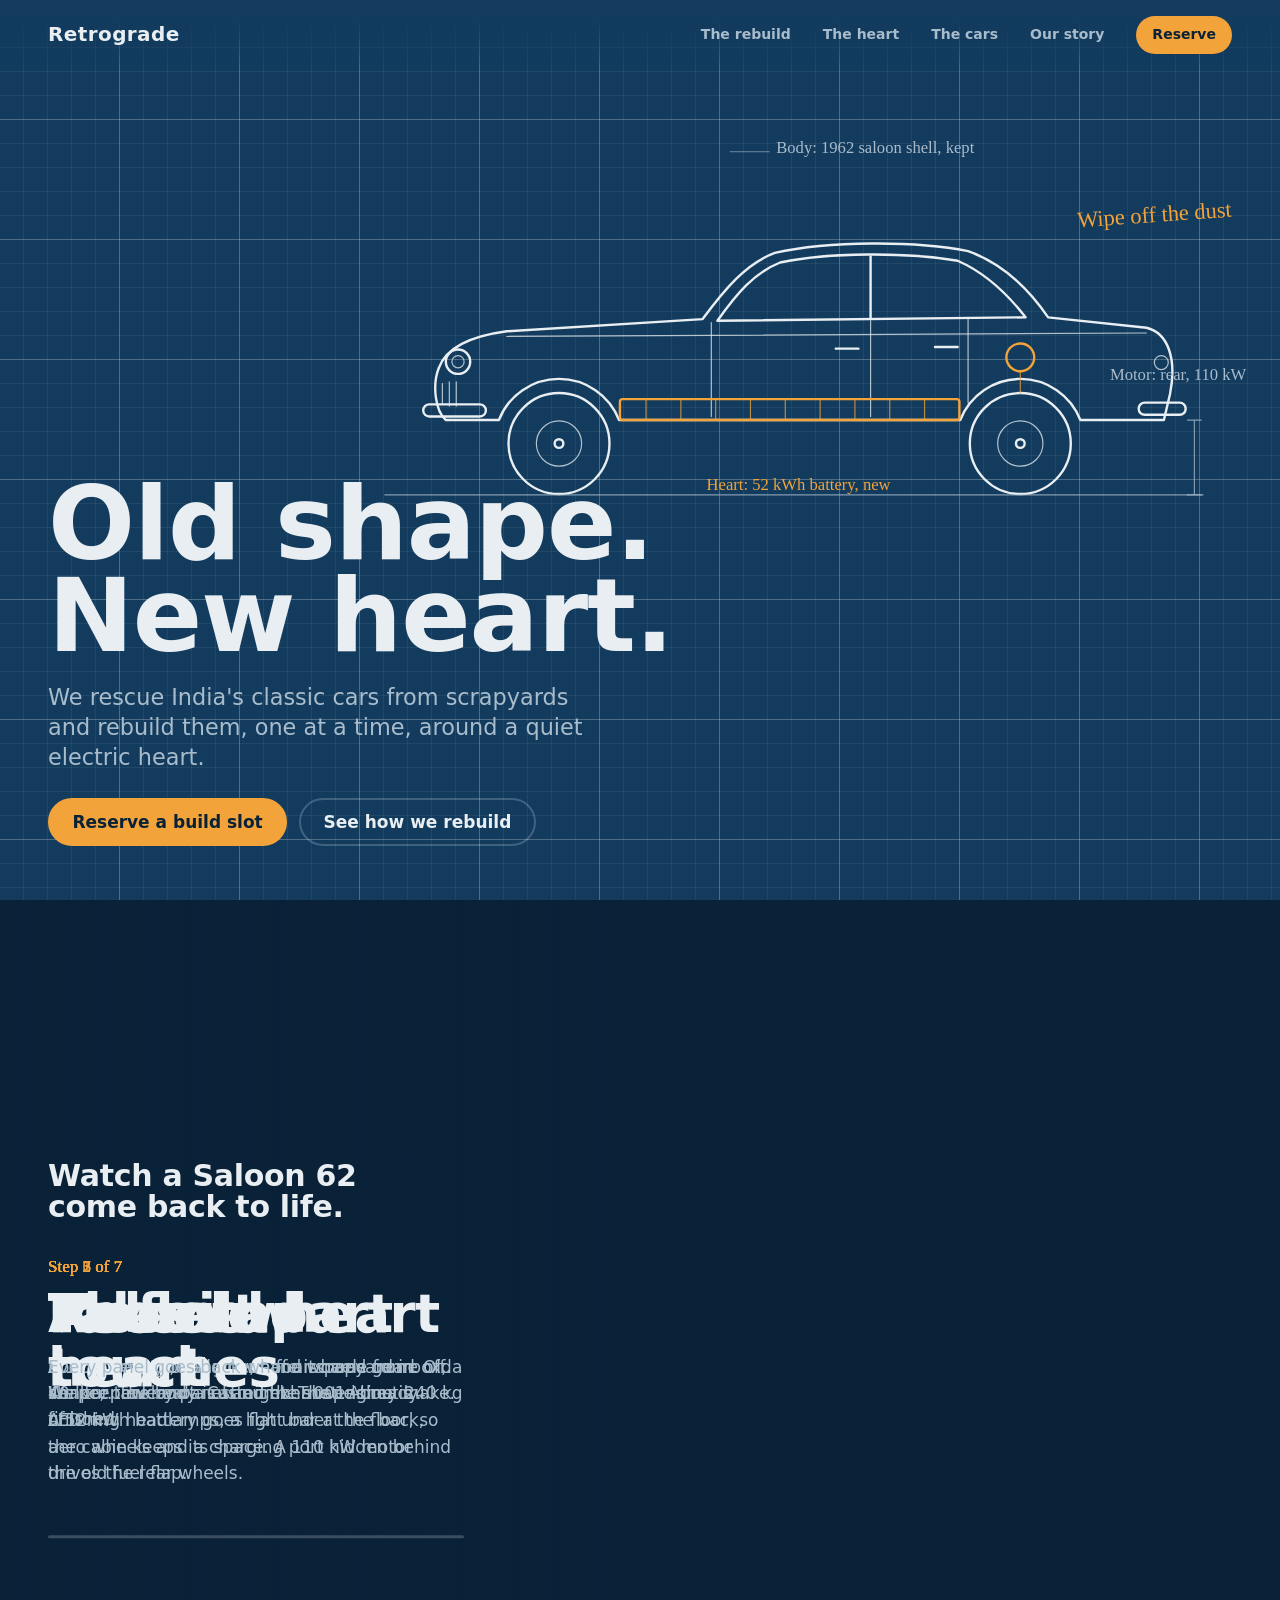
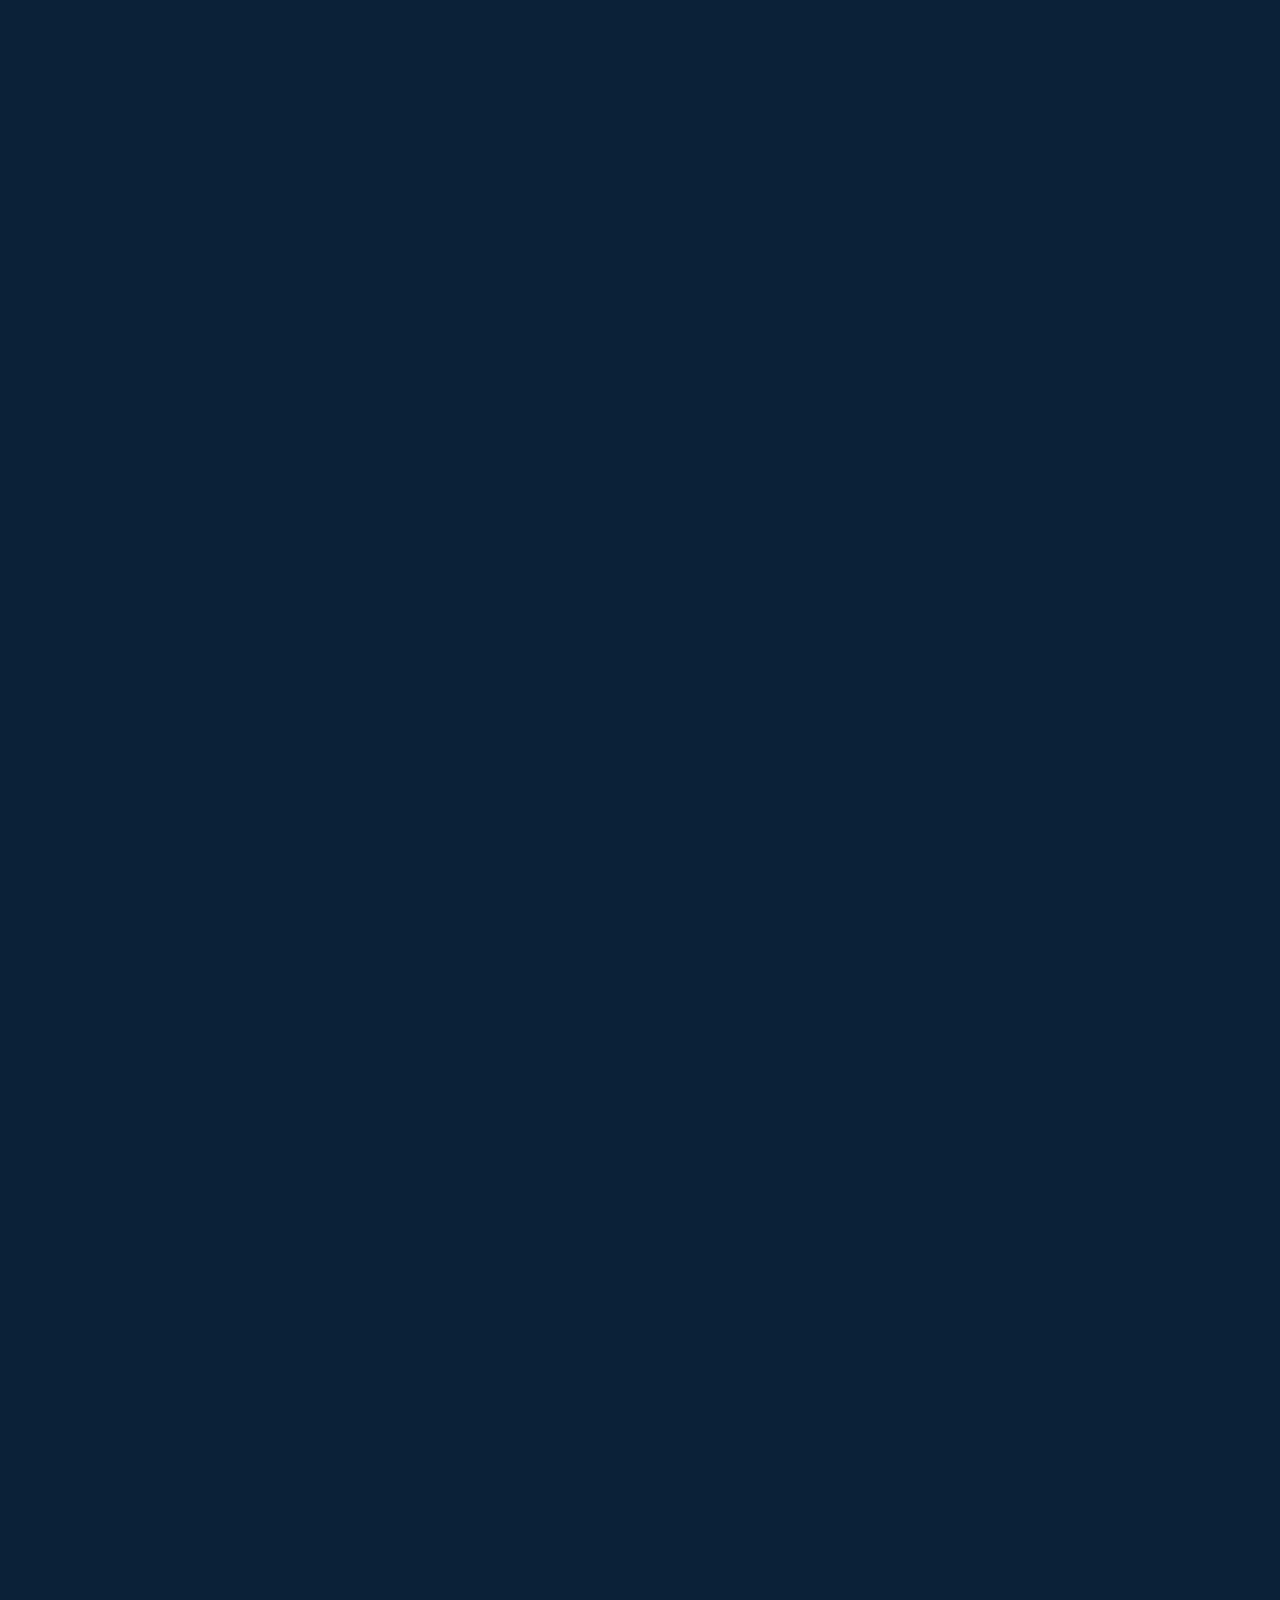
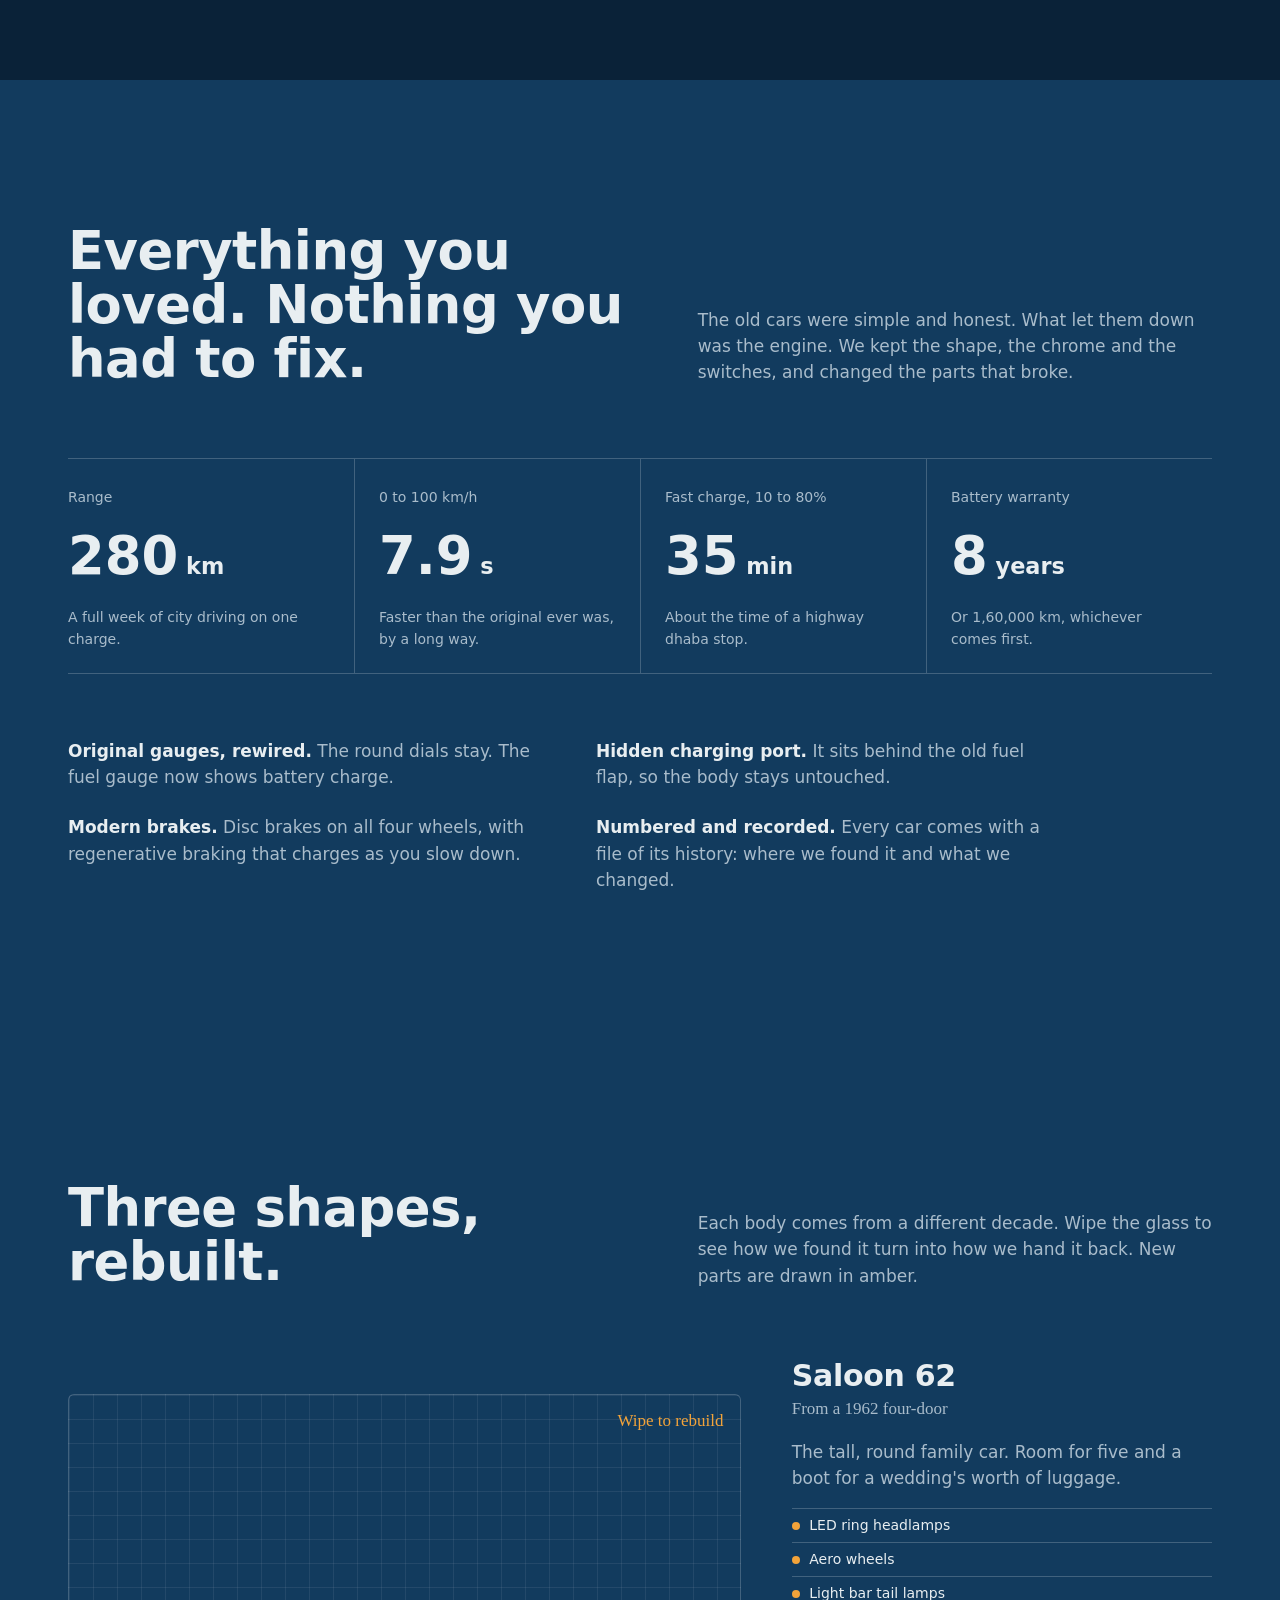
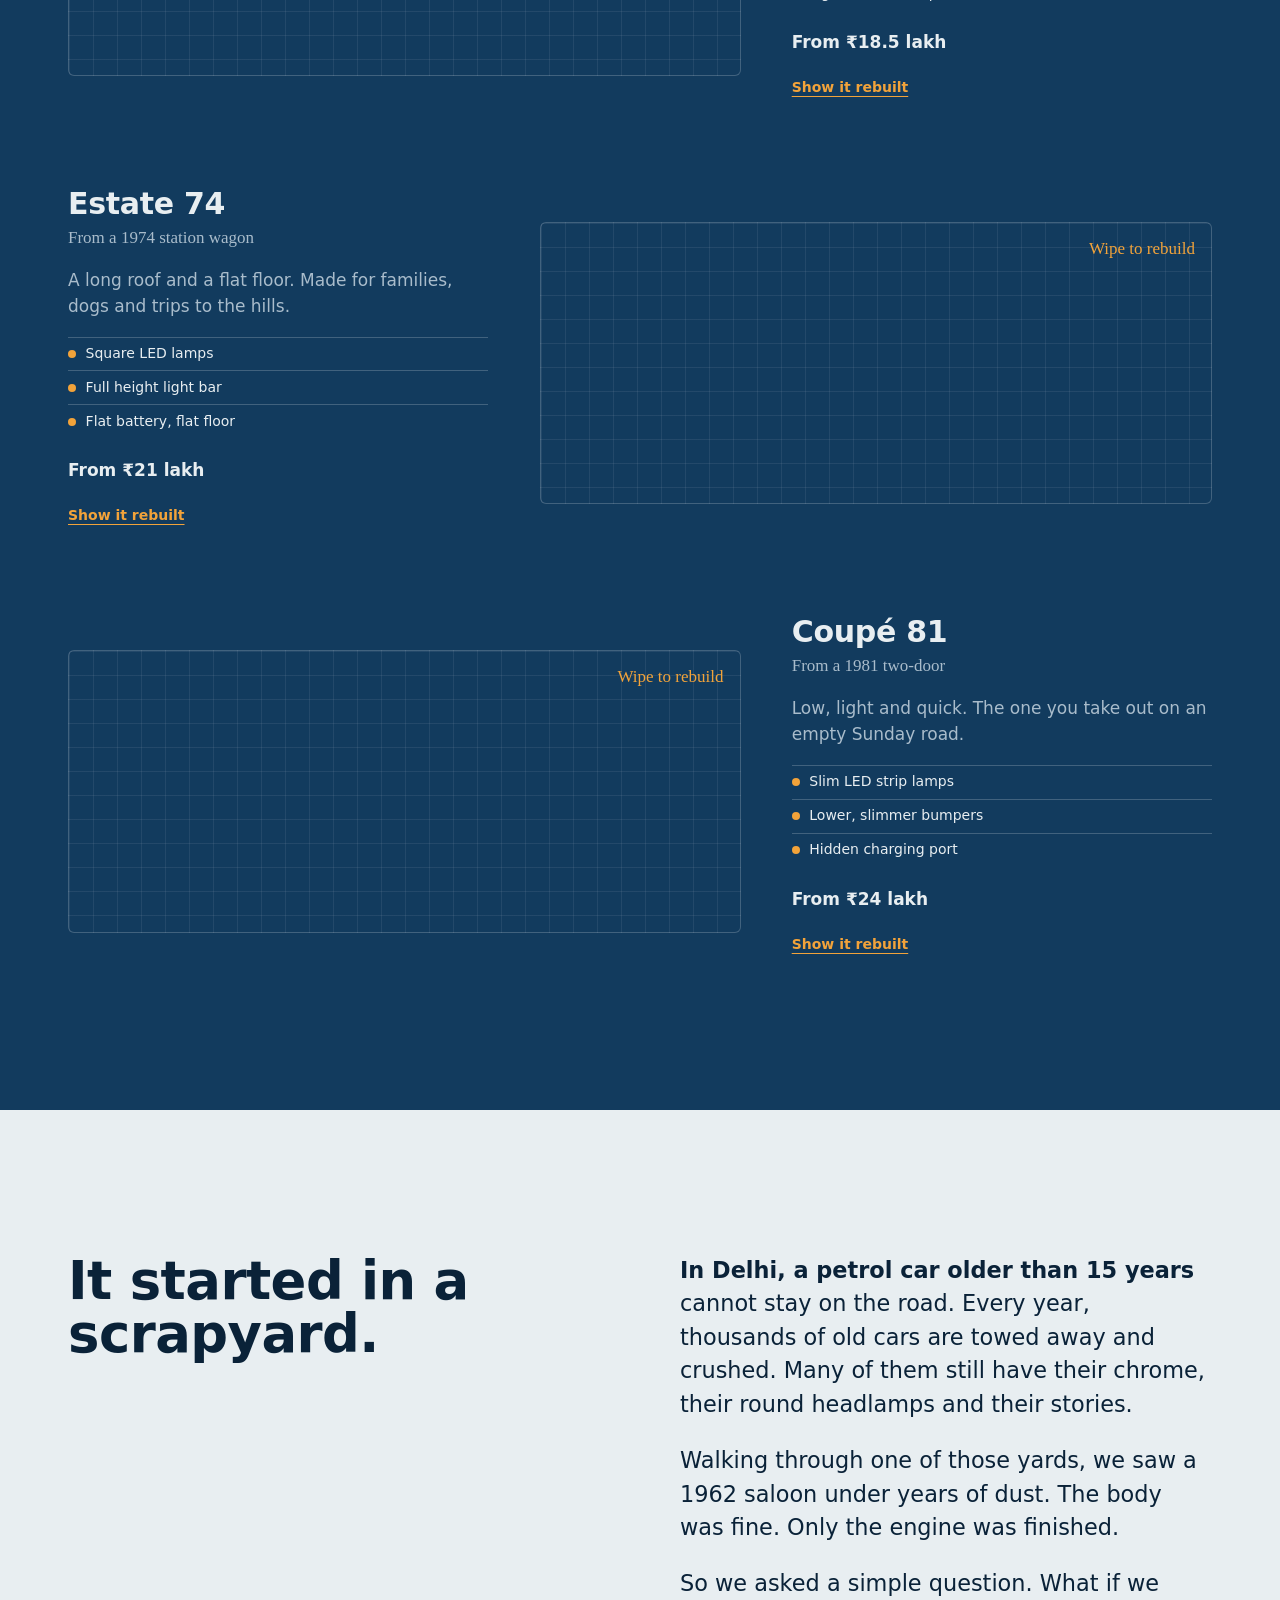
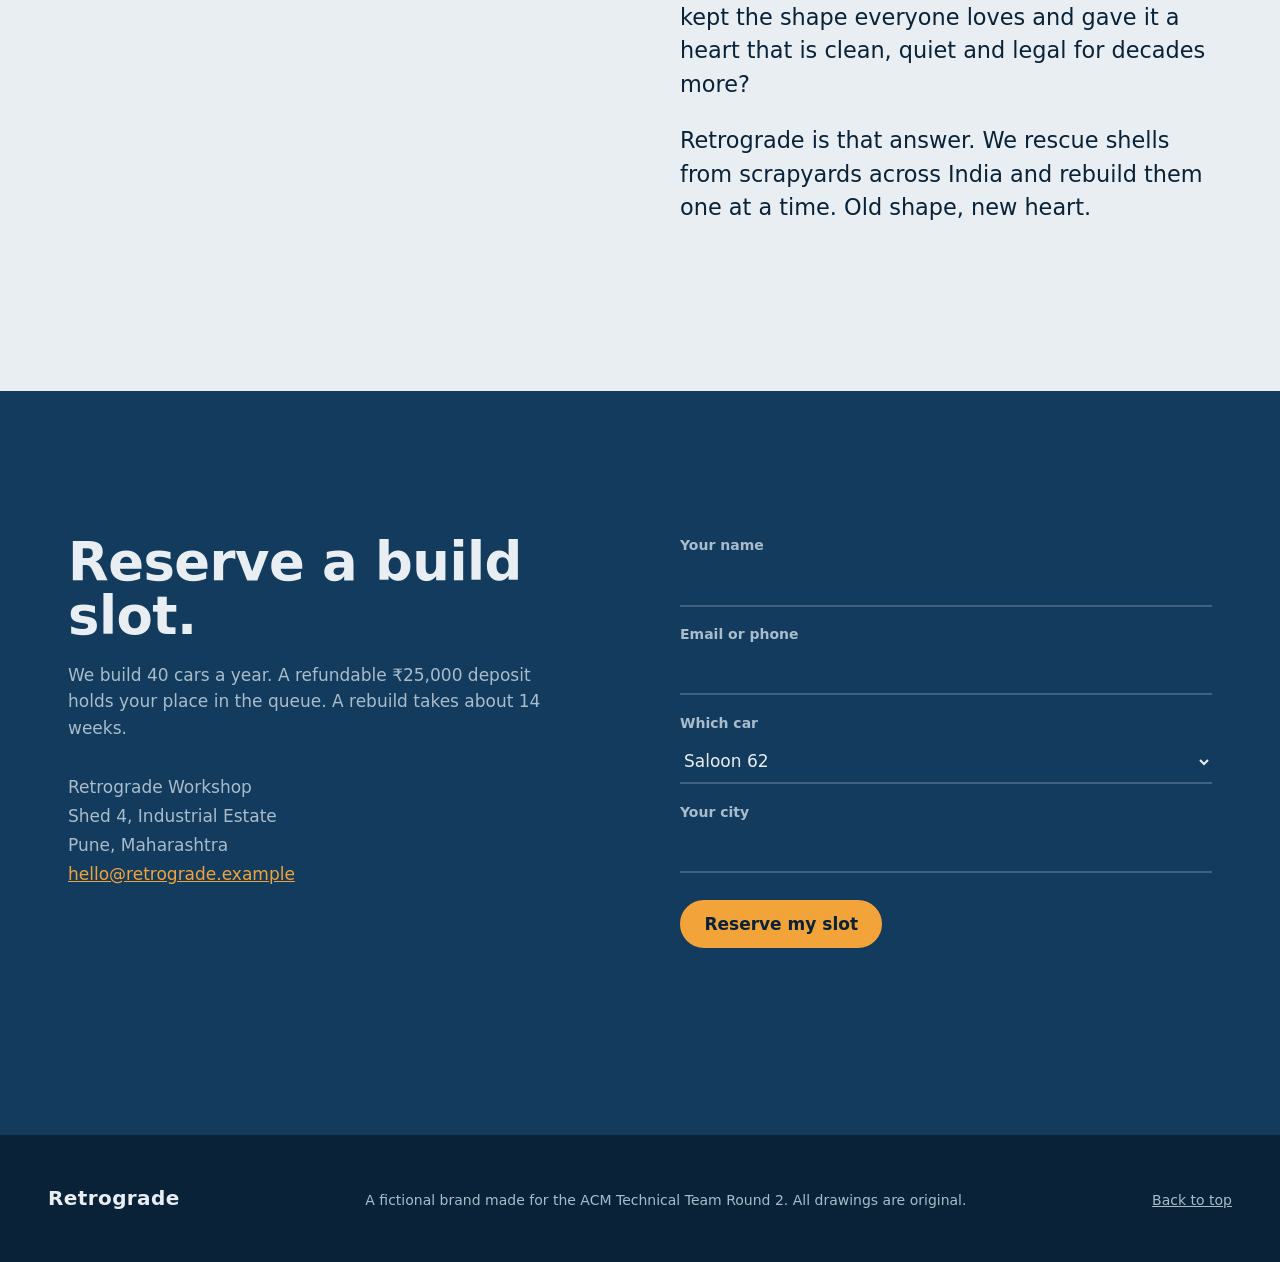
==== commit 76ce91b5: "Wire sticky scroll stage, captions, callouts and wipe-to-rebuild car cards Co-Authored-By: Claude Op" ====
--- a/index.html
+++ b/index.html
@@ -95,31 +95,52 @@
       </div>
     </section>
 
-    <!-- REBUILD: exploded view. Scroll animation is added on day 2. -->
+    <!-- REBUILD: holographic 3D, driven by scroll. The section is tall and
+         the stage sticks to the screen while you scroll through it. -->
     <section class="rebuild" id="rebuild" aria-labelledby="rebuild-title">
-      <div class="section-head">
-        <h2 id="rebuild-title">Out with the engine. In with a new heart.</h2>
-        <p>Every Retrograde starts as a real car from a scrapyard. We strip it to bare metal, take out the petrol engine and fuel tank, and rebuild it around a battery and motor made this decade.</p>
-      </div>
-
-      <ol class="rebuild-steps">
-        <li>
-          <h3>Strip</h3>
-          <p>The shell is stripped, rust is cut out, and the floor is rebuilt to carry a battery.</p>
-        </li>
-        <li>
-          <h3>Remove</h3>
-          <p>The old 1.5 litre petrol engine, gearbox and fuel tank come out. Around 240 kg of iron.</p>
-        </li>
-        <li>
-          <h3>Fit</h3>
-          <p>A 52 kWh battery pack goes flat under the floor, so the cabin and boot keep their original space.</p>
-        </li>
-        <li>
-          <h3>Drive</h3>
-          <p>A rear motor drives the car. No exhaust, no oil changes, and no noise at the traffic light.</p>
-        </li>
-      </ol>
+      <div class="rebuild-stage">
+        <canvas class="holo" aria-hidden="true"></canvas>
+        <div class="holo-fallback" aria-hidden="true"></div>
+
+        <p class="callout" data-part="engine" aria-hidden="true">1.5 litre petrol, 240 kg</p>
+        <p class="callout" data-part="battery" aria-hidden="true">52 kWh battery, flat under the floor</p>
+        <p class="callout" data-part="motor" aria-hidden="true">110 kW rear motor</p>
+
+        <div class="rebuild-ui">
+          <h2 id="rebuild-title">Watch a Saloon 62 come back to life.</h2>
+          <ol class="stages">
+            <li class="is-active">
+              <h3>As found</h3>
+              <p>A 1962 saloon, pulled out of a scrapyard in Kanpur. The body is straight. The engine is finished.</p>
+            </li>
+            <li>
+              <h3>Taken apart</h3>
+              <p>Roof, bonnet, boot, doors and wheels come off. We keep every panel and the shape they make.</p>
+            </li>
+            <li>
+              <h3>The old heart</h3>
+              <p>A 1.5 litre petrol engine, a four-speed gearbox, a 40 litre tank and a rusted exhaust. About 240 kg of iron.</p>
+            </li>
+            <li>
+              <h3>Out it goes</h3>
+              <p>Engine, gearbox, tank and exhaust all come out. The iron is sent for recycling, not to a landfill.</p>
+            </li>
+            <li>
+              <h3>The new heart</h3>
+              <p>A 52 kWh battery goes flat under the floor, so the cabin keeps its space. A 110 kW motor drives the rear wheels.</p>
+            </li>
+            <li>
+              <h3>Modern touches</h3>
+              <p>LED ring headlamps, a light bar at the back, aero wheels and a charging port hidden behind the old fuel flap.</p>
+            </li>
+            <li>
+              <h3>Rebuilt</h3>
+              <p>Every panel goes back where it came from. Old shape, new heart. Car number 001 is ready.</p>
+            </li>
+          </ol>
+          <div class="rebuild-rail" aria-hidden="true"><span></span></div>
+        </div>
+      </div>
     </section>
 
     <!-- HEART: what the new electric parts give you -->
@@ -160,31 +181,69 @@
       </ul>
     </section>
 
-    <!-- CARS: three models. Before/after slider is added on day 2. -->
+    <!-- CARS: wipe the dust off each one to see it rebuilt -->
     <section class="cars" id="cars" aria-labelledby="cars-title">
       <div class="section-head">
         <h2 id="cars-title">Three shapes, rebuilt.</h2>
-        <p>Each body comes from a different decade. Every car is numbered, and no two shells have the same history.</p>
+        <p>Each body comes from a different decade. Wipe the glass to see how we found it turn into how we hand it back. New parts are drawn in amber.</p>
       </div>
 
       <div class="car-list">
-        <article class="car-card">
-          <h3>Saloon 62</h3>
-          <p class="car-era">From a 1962 four-door</p>
-          <p>The tall, round family car. Room for five and a boot for a wedding's worth of luggage.</p>
-          <p class="car-price">From ₹18.5 lakh</p>
+        <article class="car-card" data-car="saloon">
+          <figure class="car-fig">
+            <canvas class="dust" aria-hidden="true"></canvas>
+            <p class="wipe-hint" aria-hidden="true">Wipe to rebuild</p>
+          </figure>
+          <div class="car-info">
+            <h3>Saloon 62</h3>
+            <p class="car-era">From a 1962 four-door</p>
+            <p>The tall, round family car. Room for five and a boot for a wedding's worth of luggage.</p>
+            <ul class="car-changes">
+              <li>LED ring headlamps</li>
+              <li>Aero wheels</li>
+              <li>Light bar tail lamps</li>
+            </ul>
+            <p class="car-price">From ₹18.5 lakh</p>
+            <button class="car-toggle" type="button" aria-pressed="false">Show it rebuilt</button>
+          </div>
         </article>
-        <article class="car-card">
-          <h3>Estate 74</h3>
-          <p class="car-era">From a 1974 station wagon</p>
-          <p>A long roof and a flat floor. Made for families, dogs, and trips to the hills.</p>
-          <p class="car-price">From ₹21 lakh</p>
+
+        <article class="car-card" data-car="estate">
+          <figure class="car-fig">
+            <canvas class="dust" aria-hidden="true"></canvas>
+            <p class="wipe-hint" aria-hidden="true">Wipe to rebuild</p>
+          </figure>
+          <div class="car-info">
+            <h3>Estate 74</h3>
+            <p class="car-era">From a 1974 station wagon</p>
+            <p>A long roof and a flat floor. Made for families, dogs and trips to the hills.</p>
+            <ul class="car-changes">
+              <li>Square LED lamps</li>
+              <li>Full height light bar</li>
+              <li>Flat battery, flat floor</li>
+            </ul>
+            <p class="car-price">From ₹21 lakh</p>
+            <button class="car-toggle" type="button" aria-pressed="false">Show it rebuilt</button>
+          </div>
         </article>
-        <article class="car-card">
-          <h3>Coupé 81</h3>
-          <p class="car-era">From a 1981 two-door</p>
-          <p>Low, light and quick. The one you take out on an empty Sunday road.</p>
-          <p class="car-price">From ₹24 lakh</p>
+
+        <article class="car-card" data-car="coupe">
+          <figure class="car-fig">
+            <canvas class="dust" aria-hidden="true"></canvas>
+            <p class="wipe-hint" aria-hidden="true">Wipe to rebuild</p>
+          </figure>
+          <div class="car-info">
+            <h3>Coupé 81</h3>
+            <p class="car-era">From a 1981 two-door</p>
+            <p>Low, light and quick. The one you take out on an empty Sunday road.</p>
+            <ul class="car-changes">
+              <li>Slim LED strip lamps</li>
+              <li>Lower, slimmer bumpers</li>
+              <li>Hidden charging port</li>
+            </ul>
+            <p class="car-price">From ₹24 lakh</p>
+            <button class="car-toggle" type="button" aria-pressed="false">Show it rebuilt</button>
+          </div>
         </article>
       </div>
     </section>
@@ -246,6 +305,7 @@
   </footer>
 
   <script src="js/dust.js" defer></script>
+  <script src="js/cars.js" defer></script>
   <script src="js/main.js" defer></script>
 </body>
 </html>
--- a/css/style.css
+++ b/css/style.css
@@ -250,17 +250,19 @@
 .wipe-hint {
   position: absolute;
   z-index: 1;
+  margin: 0;
+  font-family: var(--hand);
+  color: var(--sodium);
+  pointer-events: none;
+  transition: opacity 0.6s;
+}
+.wipe-hint.is-gone { opacity: 0; }
+.hero .wipe-hint {
   top: 22%;
   right: var(--gutter);
-  margin: 0;
-  font-family: var(--hand);
   font-size: var(--step-1);
-  color: var(--sodium);
-  pointer-events: none;
   transform: rotate(-4deg);
-  transition: opacity 0.6s;
-}
-.wipe-hint.is-gone { opacity: 0; }
+}
 
 .hero-copy {
   position: relative;
@@ -295,7 +297,7 @@
 }
 
 /* ---------- shared section layout ---------- */
-.rebuild, .heart, .cars, .reserve {
+.heart, .cars, .reserve {
   padding: clamp(5rem, 12vw, 9rem) var(--gutter);
   max-width: var(--max);
   margin: 0 auto;
@@ -314,31 +316,118 @@
   margin: 0;
 }
 
-/* ---------- rebuild steps (a real sequence, so numbered) ---------- */
-.rebuild-steps {
+/* ---------- rebuild: sticky 3D stage ---------- */
+.rebuild {
+  position: relative;
+  height: 620vh;          /* scroll distance for the whole sequence */
+  background: var(--ink-deep);
+}
+.rebuild-stage {
+  position: sticky;
+  top: 0;
+  height: 100vh;
+  height: 100svh;
+  overflow: hidden;
+}
+.holo,
+.holo-fallback {
+  position: absolute;
+  inset: 0;
+  width: 100%;
+  height: 100%;
+}
+.holo-fallback {
+  display: grid;
+  place-items: center;
+  padding: 10vh 6vw 30vh 34vw;
+}
+.holo-fallback svg { width: 100%; height: auto; }
+.rebuild.is-3d .holo-fallback { display: none; }
+/* a soft shade behind the words so they stay readable over the hologram */
+.rebuild-stage::after {
+  content: "";
+  position: absolute;
+  inset: 0;
+  background: linear-gradient(90deg, rgba(10, 34, 56, 0.9) 0, rgba(10, 34, 56, 0.55) 28%, transparent 48%);
+  pointer-events: none;
+}
+.rebuild-ui, .callout { z-index: 1; }
+
+/* labels pinned to parts of the 3D car */
+.callout {
+  position: absolute;
+  left: 0;
+  top: 0;
+  margin: 0;
+  padding: 0.35rem 0.75rem;
+  border: 1px solid currentColor;
+  border-radius: 999px;
+  background: rgba(10, 34, 56, 0.75);
+  font-size: var(--step--1);
+  font-weight: 600;
+  white-space: nowrap;
+  opacity: 0;
+  pointer-events: none;
+  will-change: transform, opacity;
+}
+.callout[data-part="engine"] { color: #ff8f73; }
+.callout[data-part="battery"],
+.callout[data-part="motor"] { color: var(--sodium); }
+
+.rebuild-ui {
+  position: absolute;
+  left: var(--gutter);
+  top: 50%;
+  transform: translateY(-50%);
+  width: min(26rem, 34vw);
+  pointer-events: none;
+}
+.rebuild-ui h2 {
+  font-size: var(--step-2);
+  margin-bottom: 2rem;
+}
+.stages {
   list-style: none;
   margin: 0;
   padding: 0;
   display: grid;
-  grid-template-columns: repeat(4, 1fr);
-  counter-reset: step;
-  border-top: 1px solid var(--line);
-}
-.rebuild-steps li {
-  counter-increment: step;
-  padding: 1.5rem 1.5rem 0 0;
-}
-.rebuild-steps li::before {
-  content: counter(step);
+  counter-reset: stage;
+}
+/* all steps share one grid cell; only the active one is shown */
+.stages li {
+  grid-area: 1 / 1;
+  counter-increment: stage;
+  opacity: 0;
+  transform: translateY(12px);
+  transition: opacity 0.4s, transform 0.4s;
+}
+.stages li.is-active { opacity: 1; transform: none; }
+.stages li::before {
+  content: "Step " counter(stage) " of 7";
   display: block;
   font-family: var(--hand);
-  font-size: var(--step-2);
   color: var(--sodium);
-  line-height: 1;
-  margin-bottom: 0.8rem;
-}
-.rebuild-steps h3 { margin-bottom: 0.5rem; }
-.rebuild-steps p { color: var(--paper-dim); font-size: var(--step--1); }
+  margin-bottom: 0.4rem;
+}
+.stages h3 { font-size: var(--step-3); margin-bottom: 0.8rem; }
+.stages p { color: var(--paper-dim); max-width: 26rem; }
+
+.rebuild-rail {
+  margin-top: 2rem;
+  height: 3px;
+  width: 100%;
+  background: var(--line);
+  border-radius: 3px;
+  overflow: hidden;
+}
+.rebuild-rail span {
+  display: block;
+  height: 100%;
+  width: 100%;
+  background: var(--sodium);
+  transform-origin: left;
+  transform: scaleX(var(--progress, 0));
+}
 
 /* ---------- heart specs ---------- */
 .specs {
@@ -381,21 +470,80 @@
 /* ---------- cars ---------- */
 .car-list {
   display: grid;
-  grid-template-columns: repeat(3, 1fr);
-  gap: 1.5rem;
+  gap: clamp(3rem, 7vw, 5rem);
 }
 .car-card {
-  border-top: 3px solid var(--paper);
-  padding-top: 1.2rem;
-}
-.car-card h3 { font-size: var(--step-2); }
+  display: grid;
+  grid-template-columns: 1.6fr 1fr;
+  gap: 2rem clamp(2rem, 4vw, 4rem);
+  align-items: center;
+}
+.car-card:nth-child(even) { grid-template-columns: 1fr 1.6fr; }
+.car-card:nth-child(even) .car-fig { order: 2; }
+
+.car-fig {
+  position: relative;
+  margin: 0;
+  aspect-ratio: 1000 / 420;
+  border: 1px solid var(--line);
+  border-radius: 6px;
+  overflow: hidden;
+  background-color: var(--ink);
+  background-image:
+    linear-gradient(rgba(232,238,241,.08) 1px, transparent 1px),
+    linear-gradient(90deg, rgba(232,238,241,.08) 1px, transparent 1px);
+  background-size: 24px 24px;
+}
+.car-rebuilt, .car-fig .dust {
+  position: absolute;
+  inset: 0;
+  width: 100%;
+  height: 100%;
+}
+.car-rebuilt svg { width: 100%; height: 100%; }
+.car-fig .dust { touch-action: pan-y; cursor: grab; }
+.car-fig .wipe-hint {
+  right: 1rem;
+  top: 0.8rem;
+  font-size: var(--step-0);
+}
+
+.car-info h3 { font-size: var(--step-2); }
 .car-era {
   font-family: var(--hand);
   color: var(--sodium);
   margin: 0.3rem 0 1rem;
 }
-.car-card p { color: var(--paper-dim); }
-.car-card .car-price { color: var(--paper); font-weight: 700; margin-top: 1.4rem; }
+.car-info p { color: var(--paper-dim); }
+.car-changes {
+  list-style: none;
+  padding: 0;
+  margin: 0 0 1.2rem;
+  font-size: var(--step--1);
+  color: var(--paper);
+}
+.car-changes li { padding: 0.35rem 0; border-top: 1px solid var(--line); }
+.car-changes li::before {
+  content: "";
+  display: inline-block;
+  width: 8px;
+  height: 8px;
+  border-radius: 50%;
+  background: var(--sodium);
+  margin-right: 0.6rem;
+}
+.car-info .car-price { color: var(--paper); font-weight: 700; margin-bottom: 0.6rem; }
+.car-toggle {
+  background: none;
+  border: 0;
+  padding: 0.4rem 0;
+  min-height: 44px;
+  color: var(--sodium);
+  font: 600 var(--step--1) var(--font);
+  text-decoration: underline;
+  text-underline-offset: 4px;
+  cursor: pointer;
+}
 
 /* ---------- story: the one paper section ---------- */
 .story {
@@ -482,11 +630,11 @@
   .story-inner,
   .reserve { grid-template-columns: 1fr; }
   .story h2 { position: static; }
-  .rebuild-steps { grid-template-columns: repeat(2, 1fr); }
   .specs { grid-template-columns: repeat(2, 1fr); }
   .spec:nth-child(3) { padding-left: 0; border-left: 0; }
   .spec:nth-child(n+3) { border-top: 1px solid var(--line); }
-  .car-list { grid-template-columns: 1fr; gap: 2.5rem; }
+  .car-card, .car-card:nth-child(even) { grid-template-columns: 1fr; }
+  .car-card:nth-child(even) .car-fig { order: 0; }
 }
 
 @media (max-width: 720px) {
@@ -510,12 +658,29 @@
   .hero { align-items: end; }
   .hero-car { left: 50%; top: 32%; width: 112vw; }
   .note-a, .note-c { display: none; }
-  .wipe-hint { top: 14%; }
+  .hero .wipe-hint { top: 14%; }
   .features { grid-template-columns: 1fr; }
+
+  /* phones: 3D on top, words at the bottom */
+  .rebuild-ui {
+    top: auto;
+    bottom: 0;
+    left: 0;
+    right: 0;
+    width: auto;
+    transform: none;
+    padding: 2.5rem var(--gutter) 1.5rem;
+    background: linear-gradient(transparent, var(--ink-deep) 30%);
+  }
+  .rebuild-ui h2 { display: none; }
+  .rebuild-stage::after { background: linear-gradient(transparent 50%, rgba(10, 34, 56, 0.9) 75%); }
+  .stages h3 { font-size: var(--step-2); margin-bottom: 0.4rem; }
+  .stages p { font-size: var(--step--1); margin: 0; }
+  .rebuild-rail { margin-top: 1rem; }
+  .holo-fallback { padding: 8vh 4vw 40vh; }
 }
 
 @media (max-width: 480px) {
-  .rebuild-steps { grid-template-columns: 1fr; }
   .specs { grid-template-columns: 1fr; }
   .spec + .spec { padding-left: 0; border-left: 0; border-top: 1px solid var(--line); }
 }
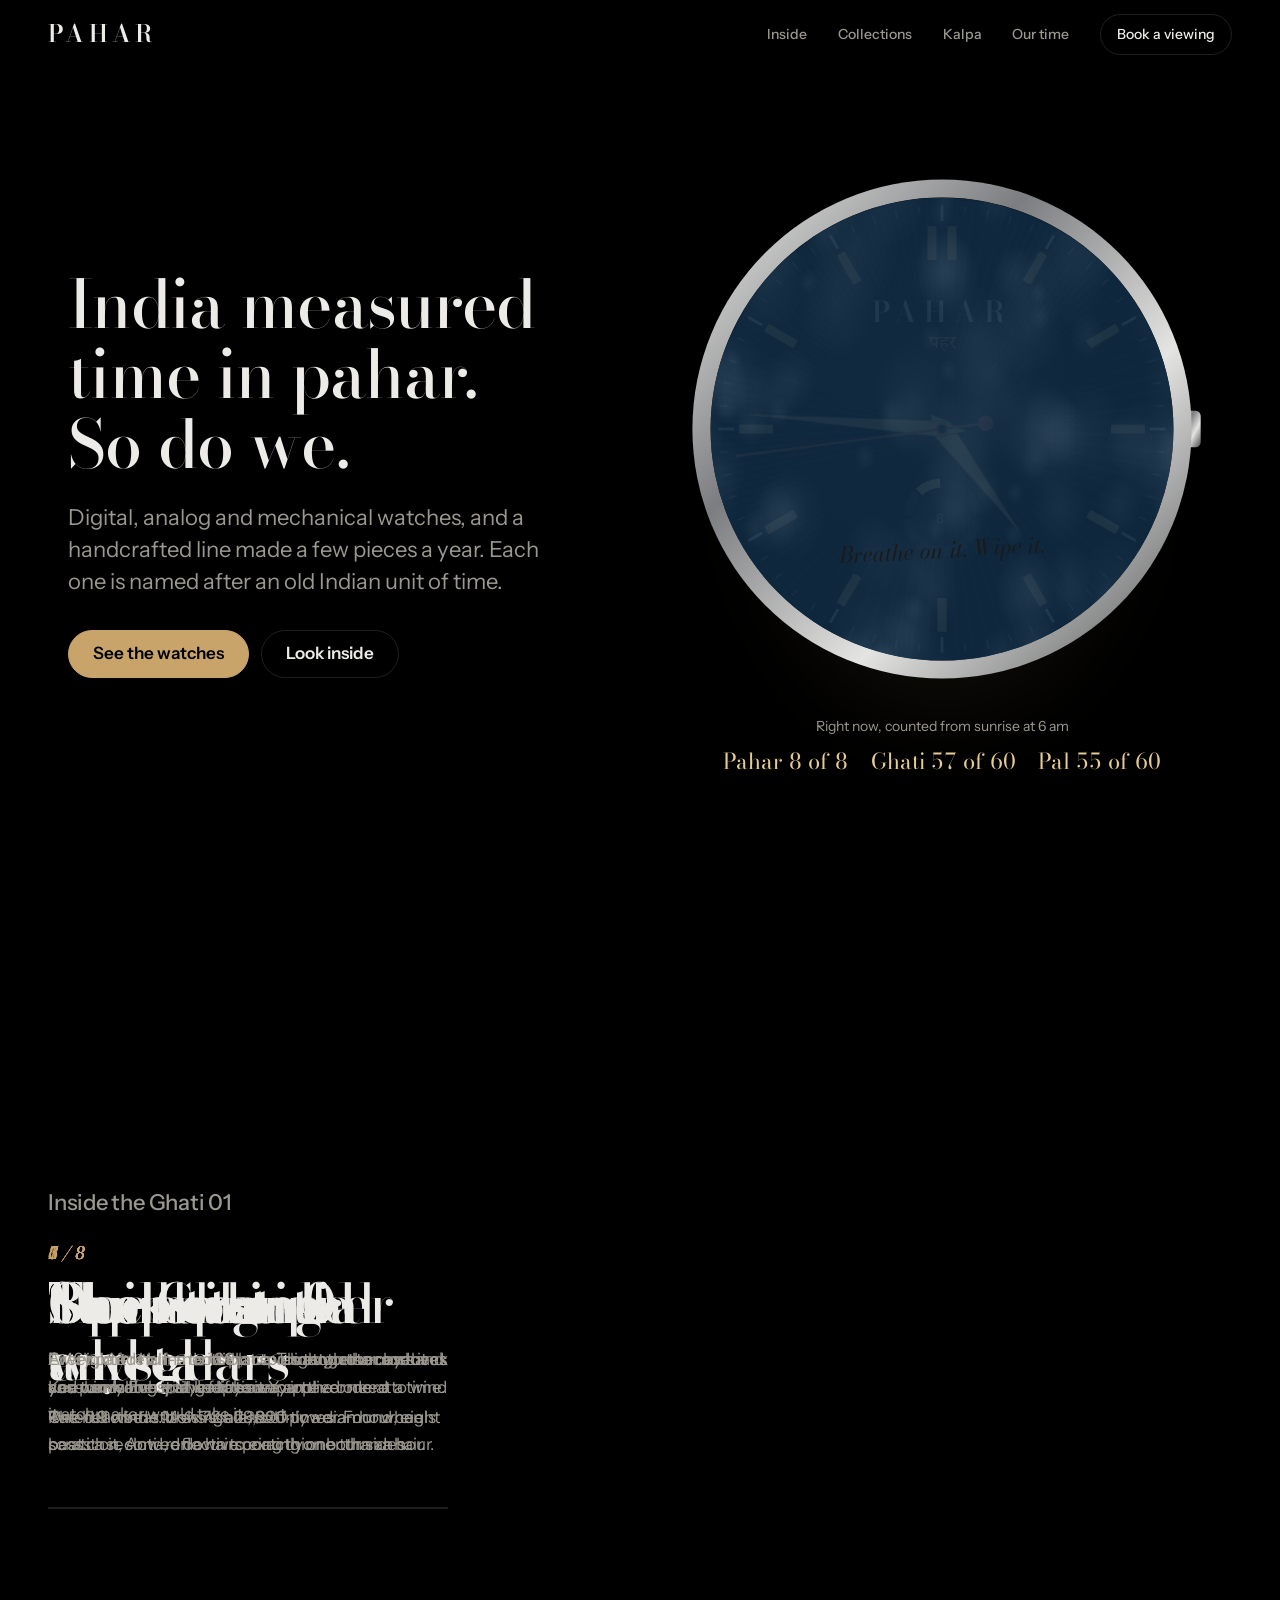
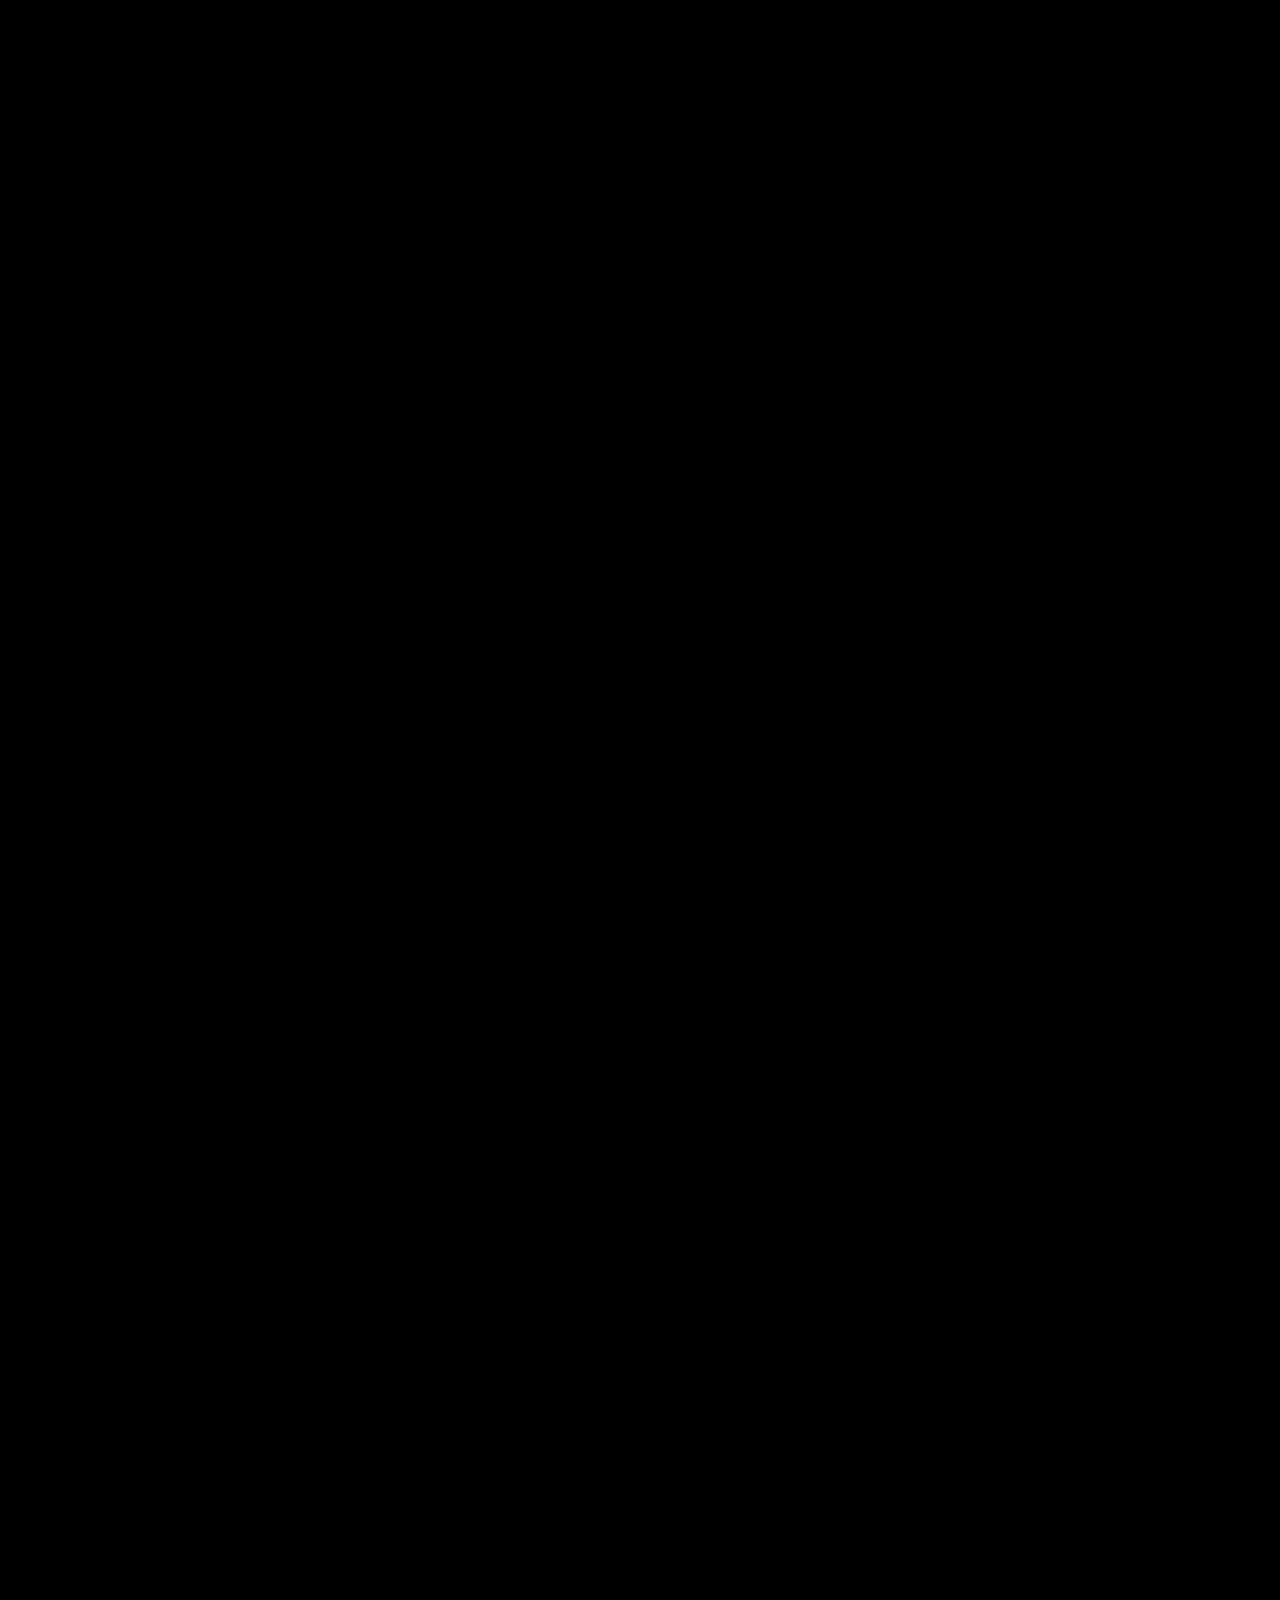
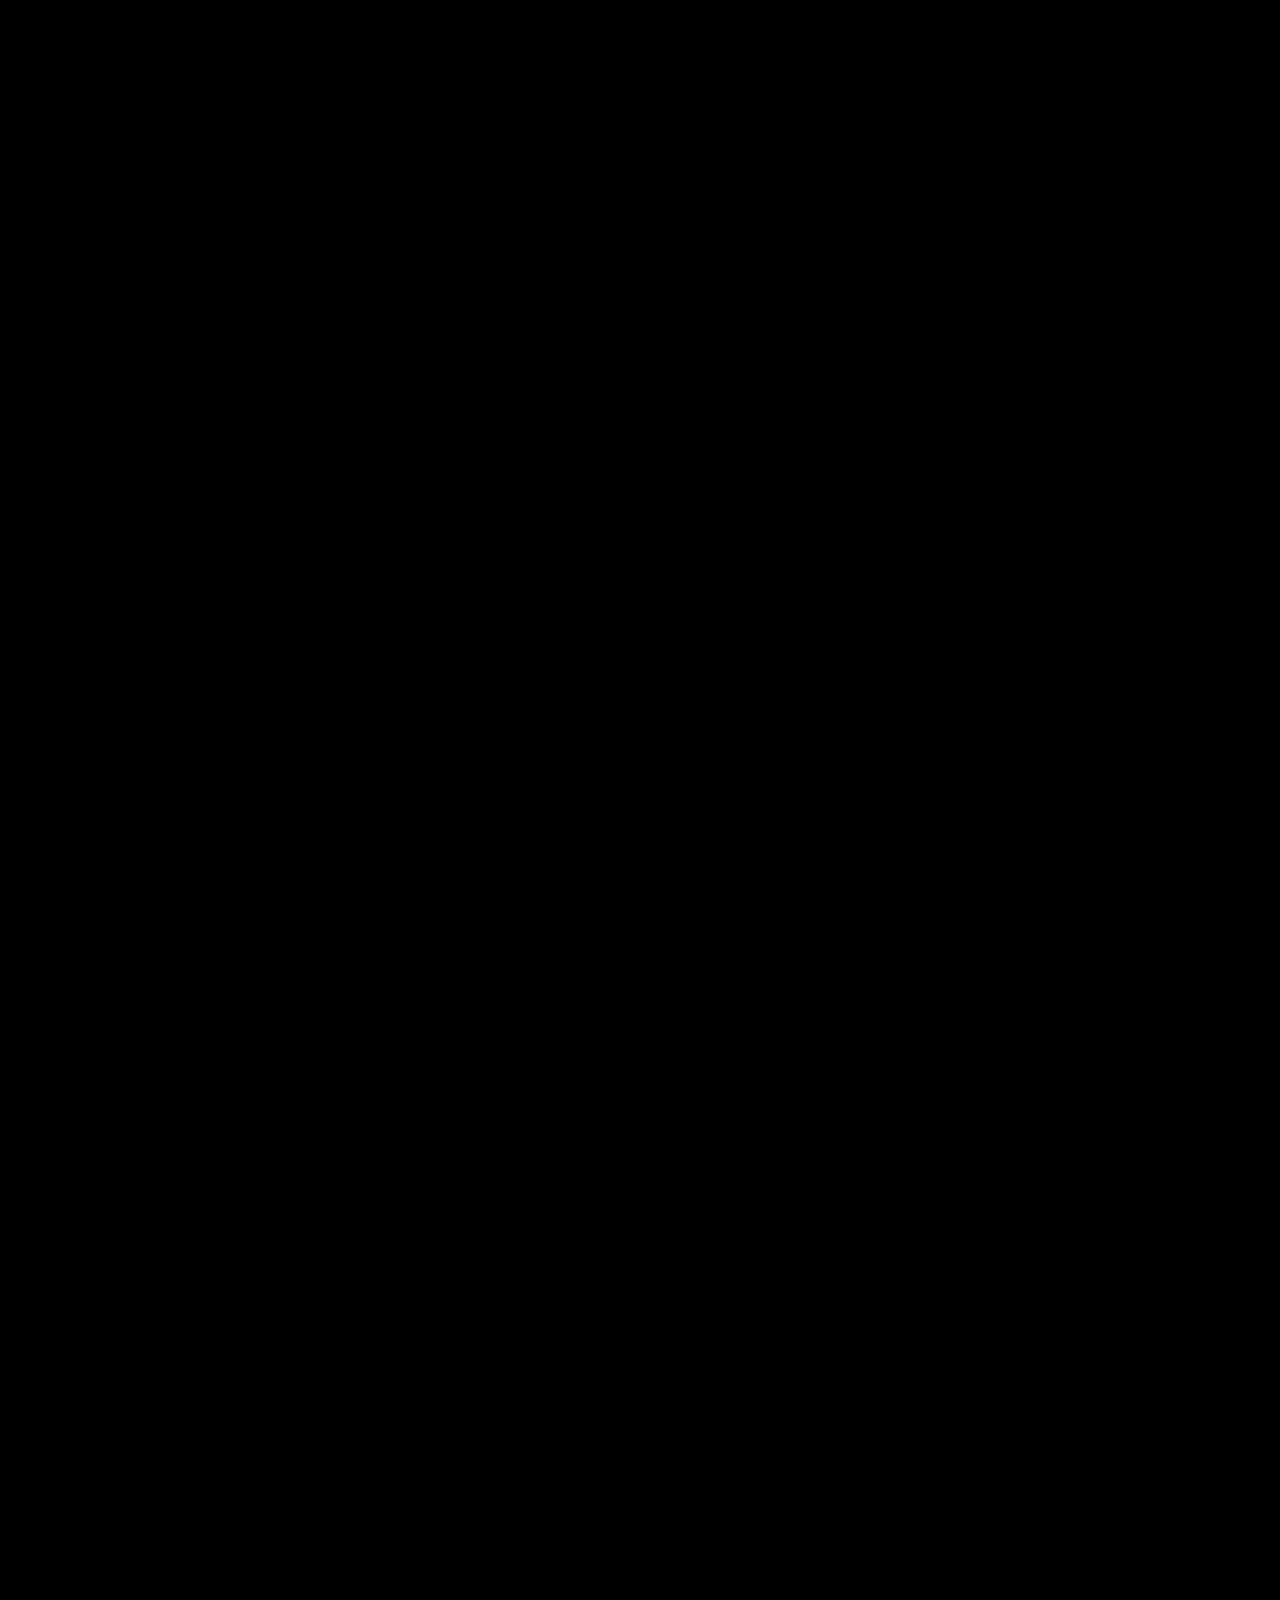
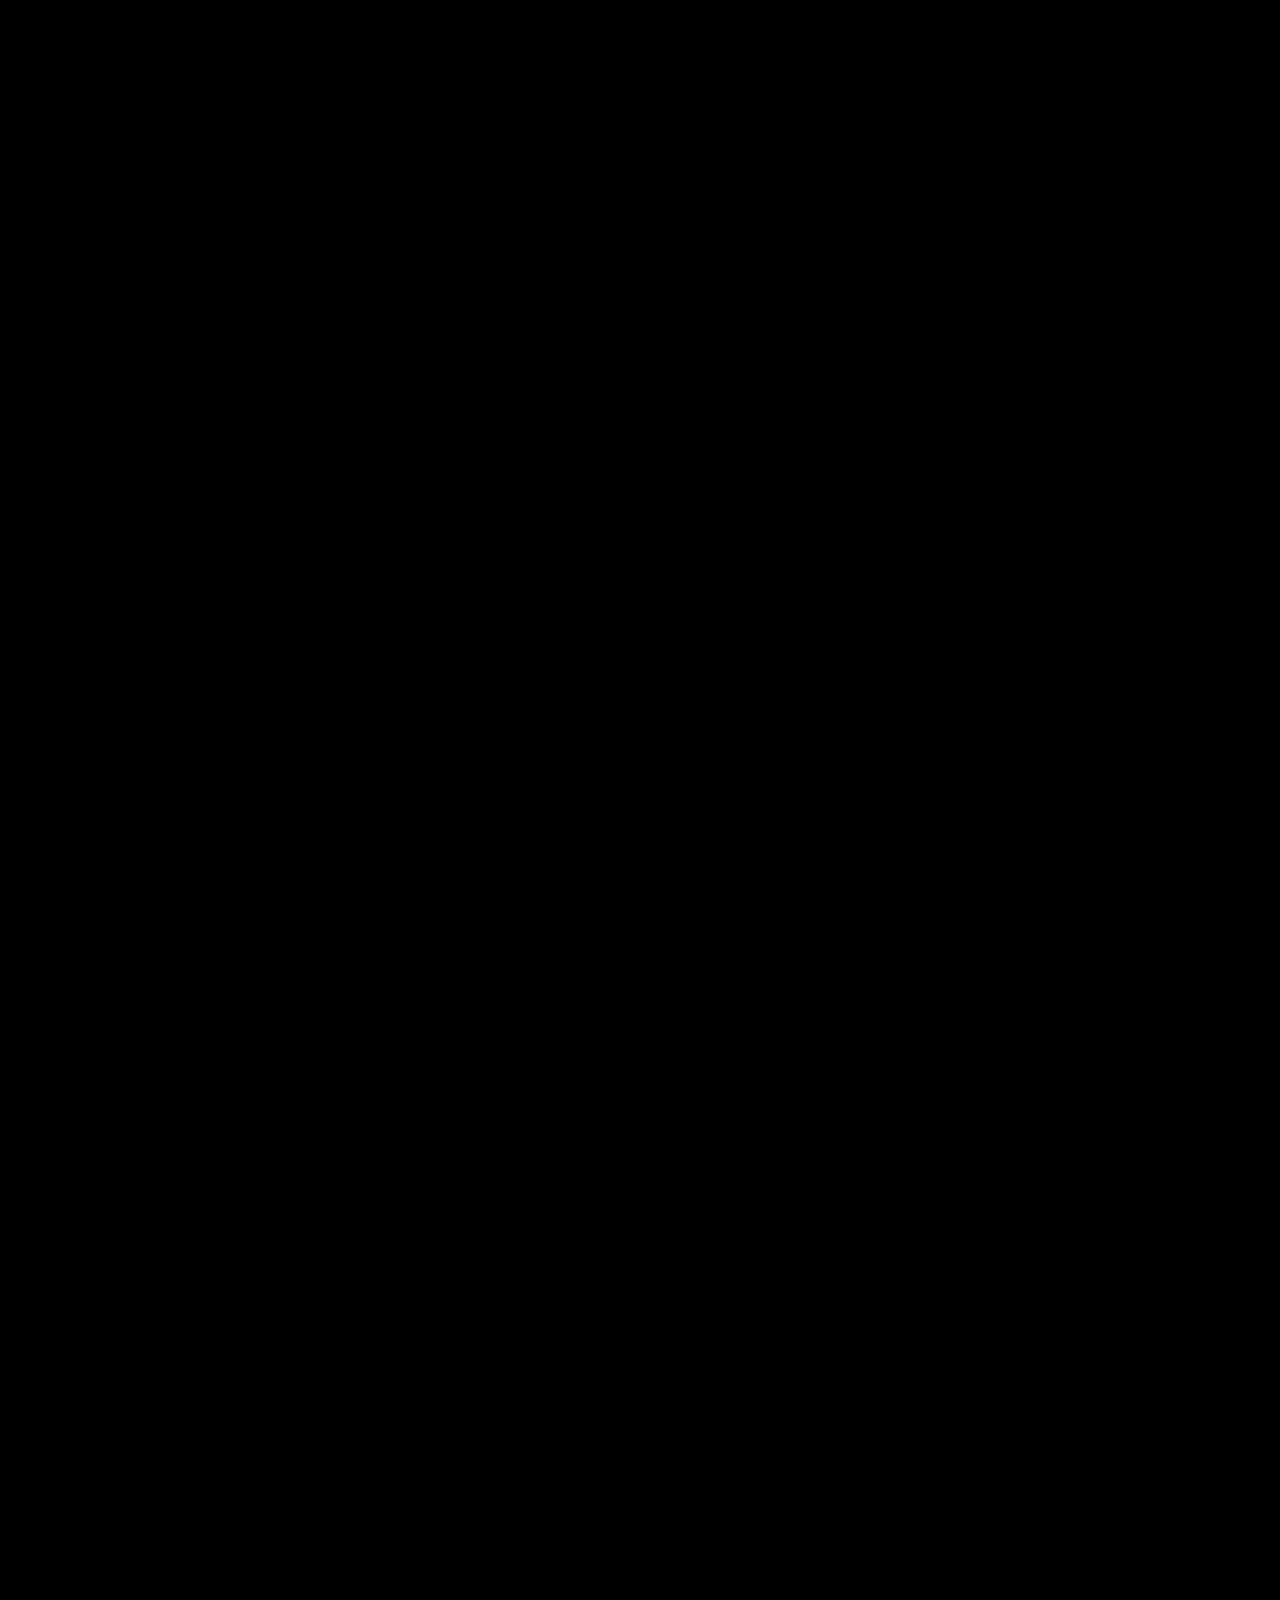
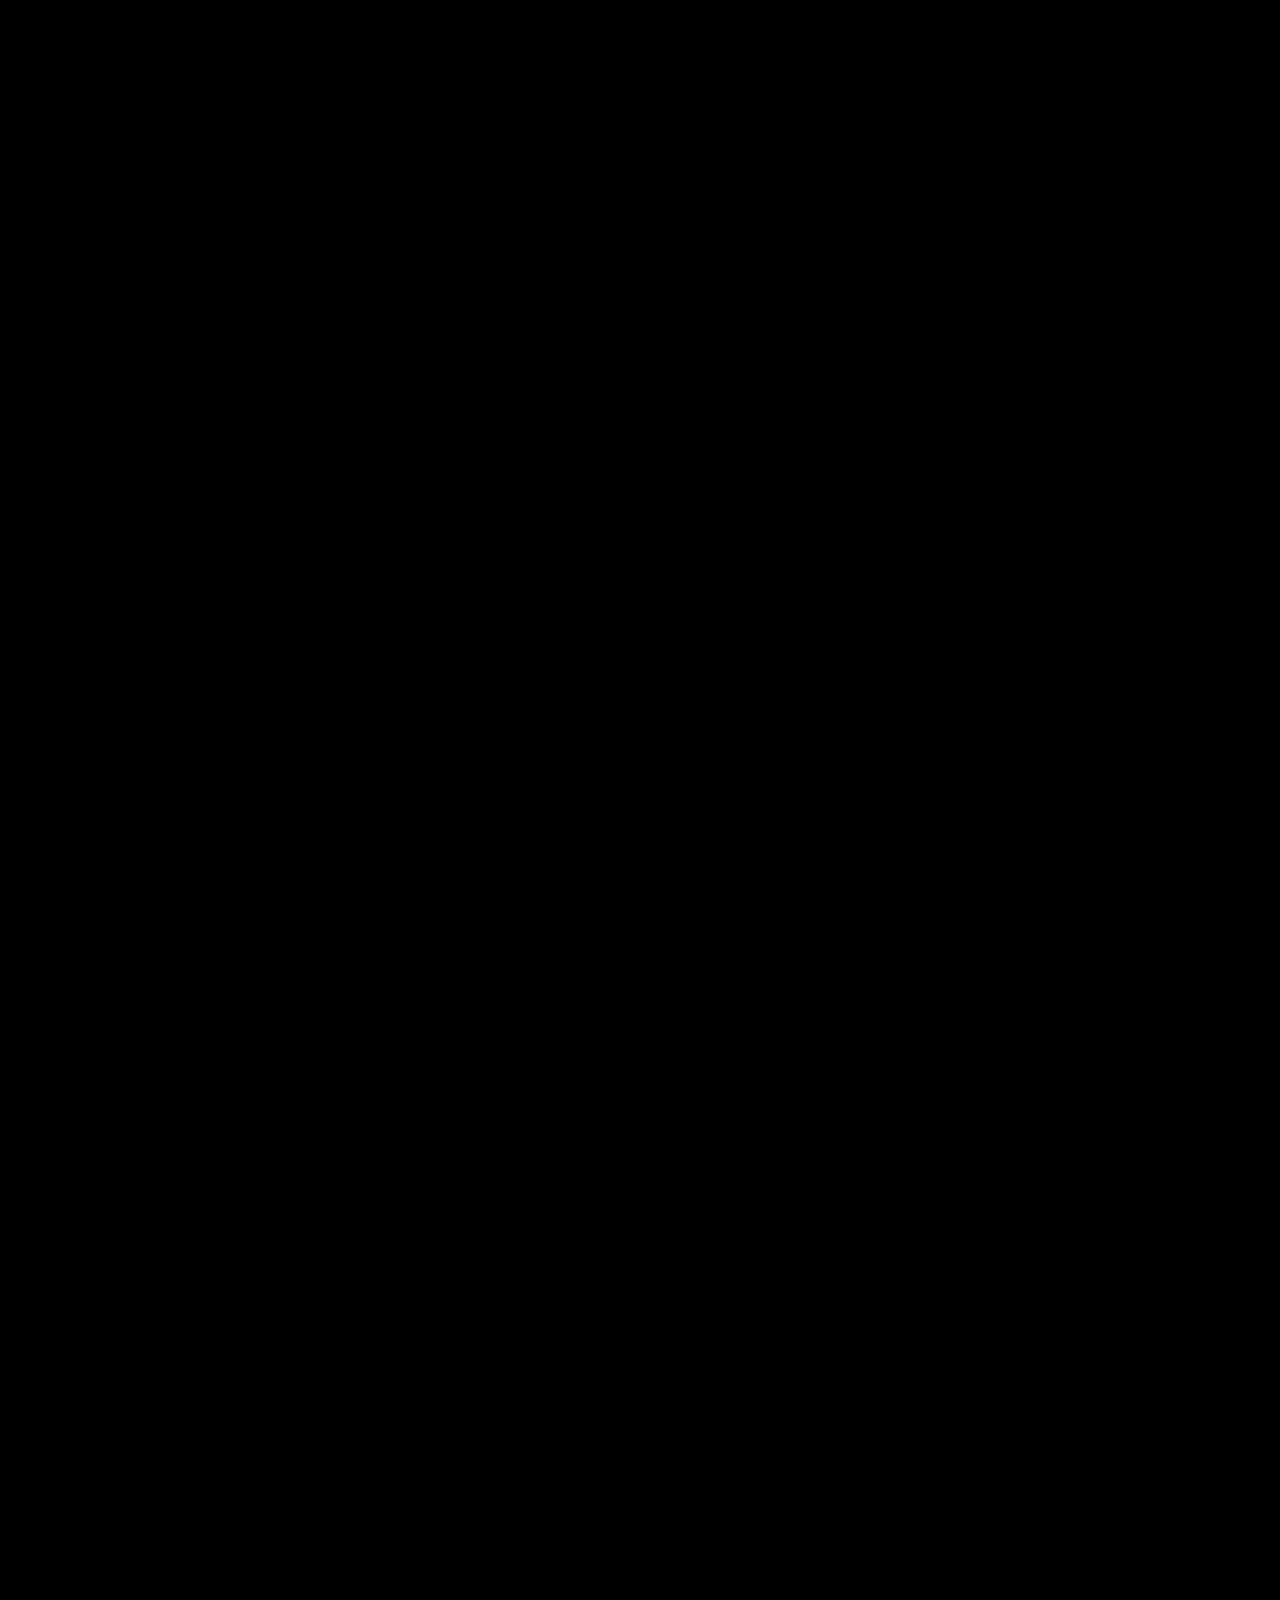
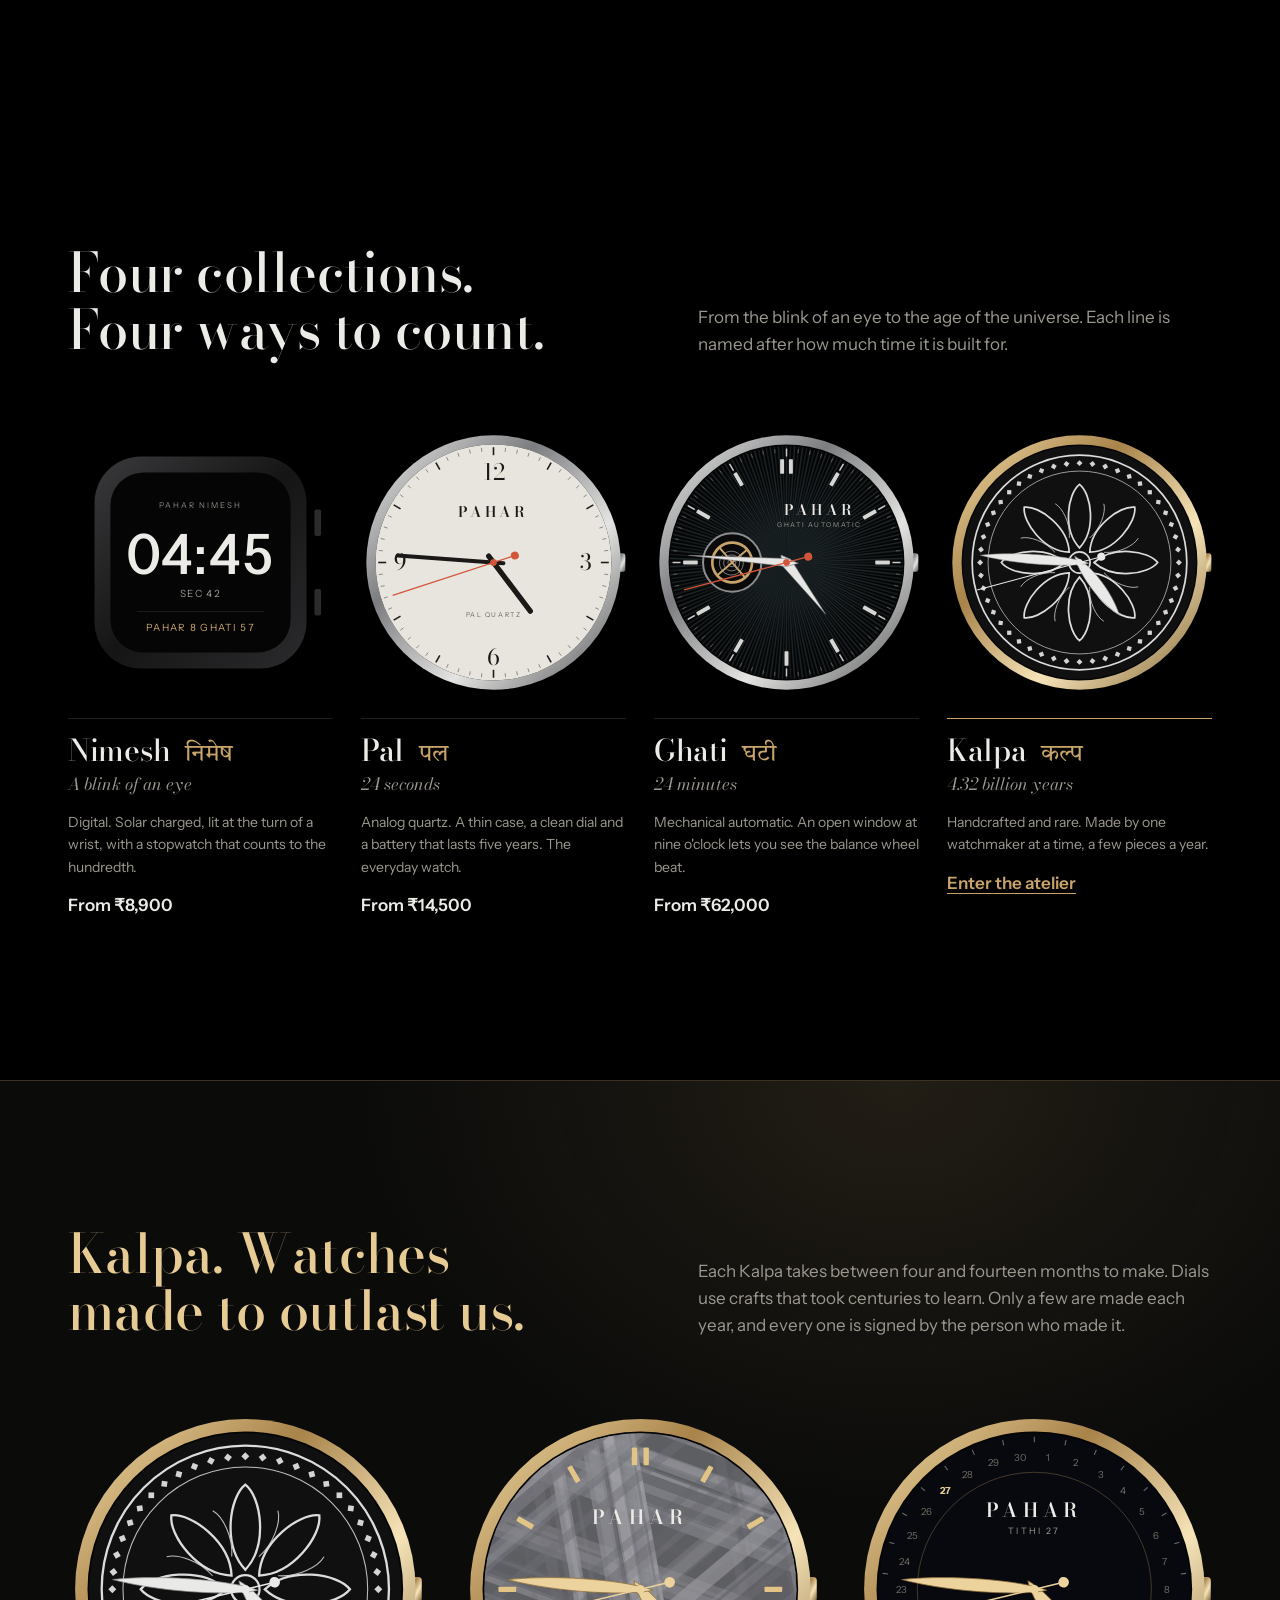
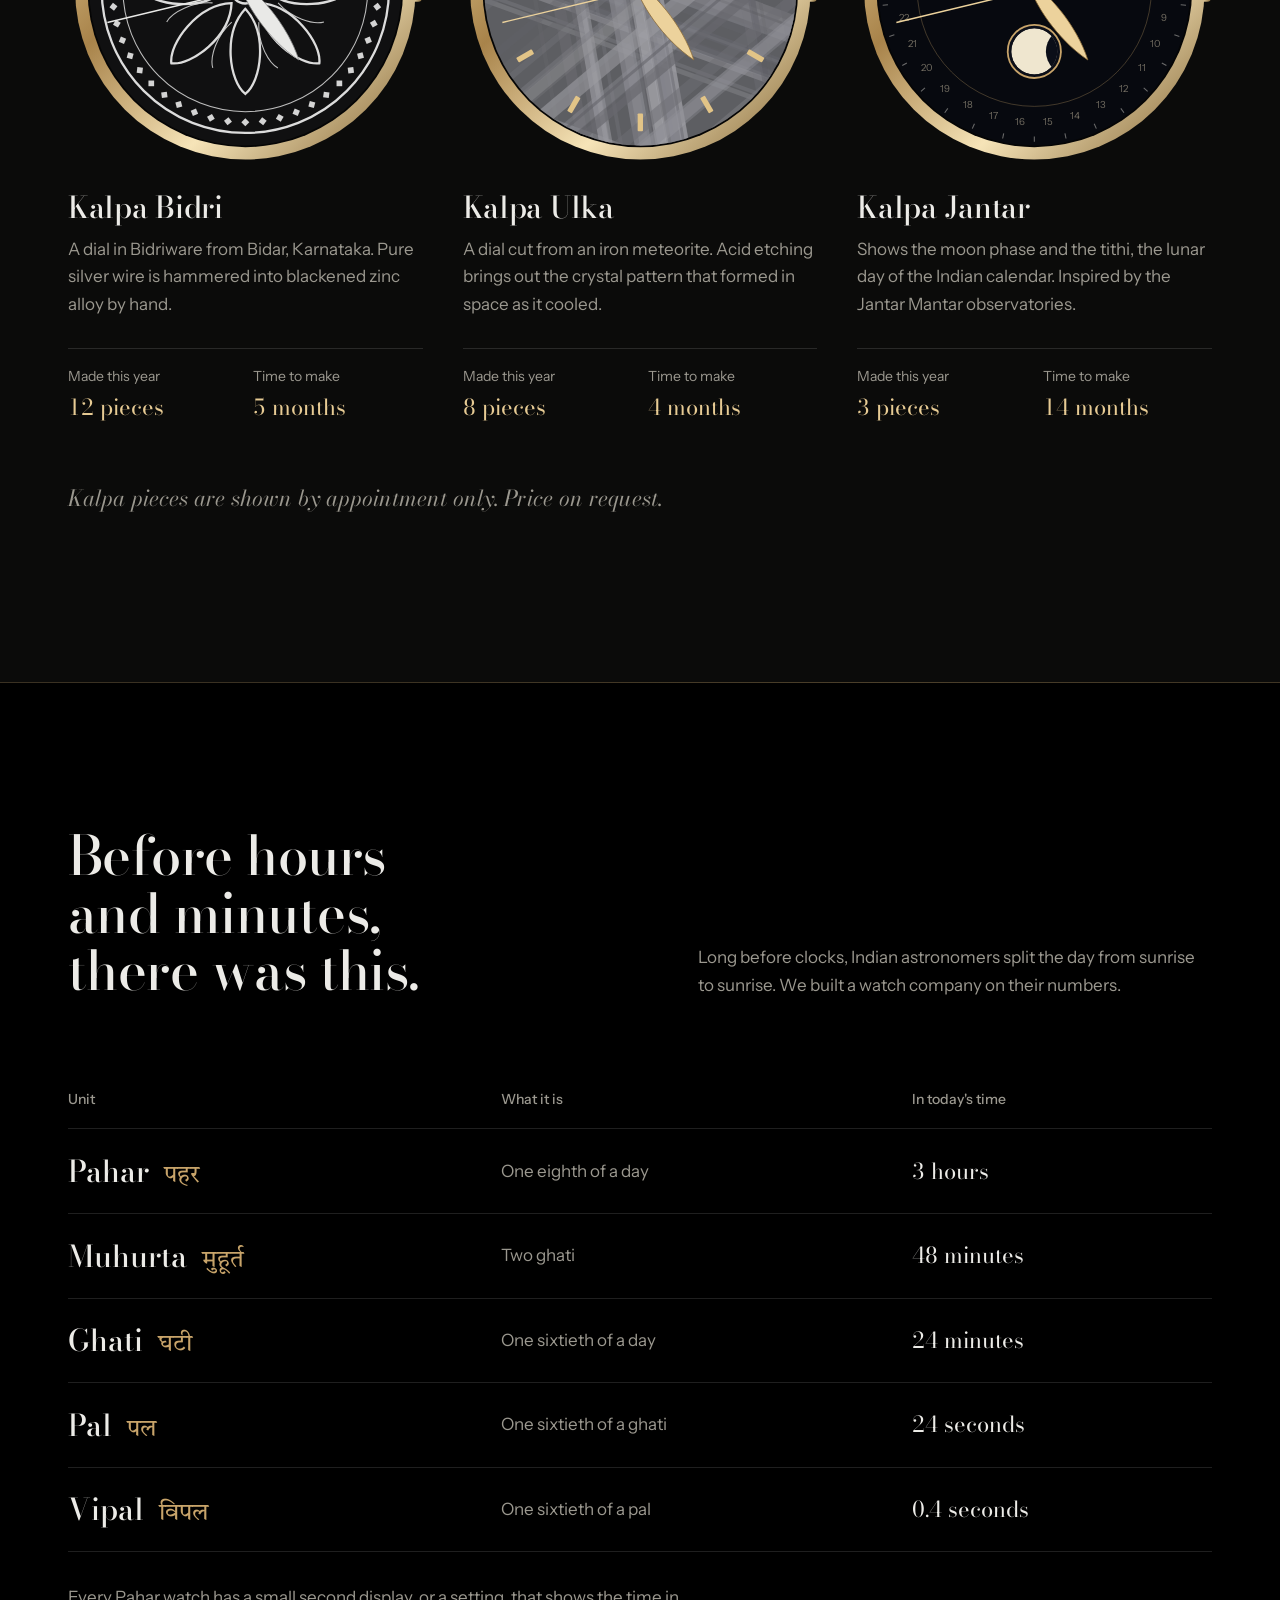
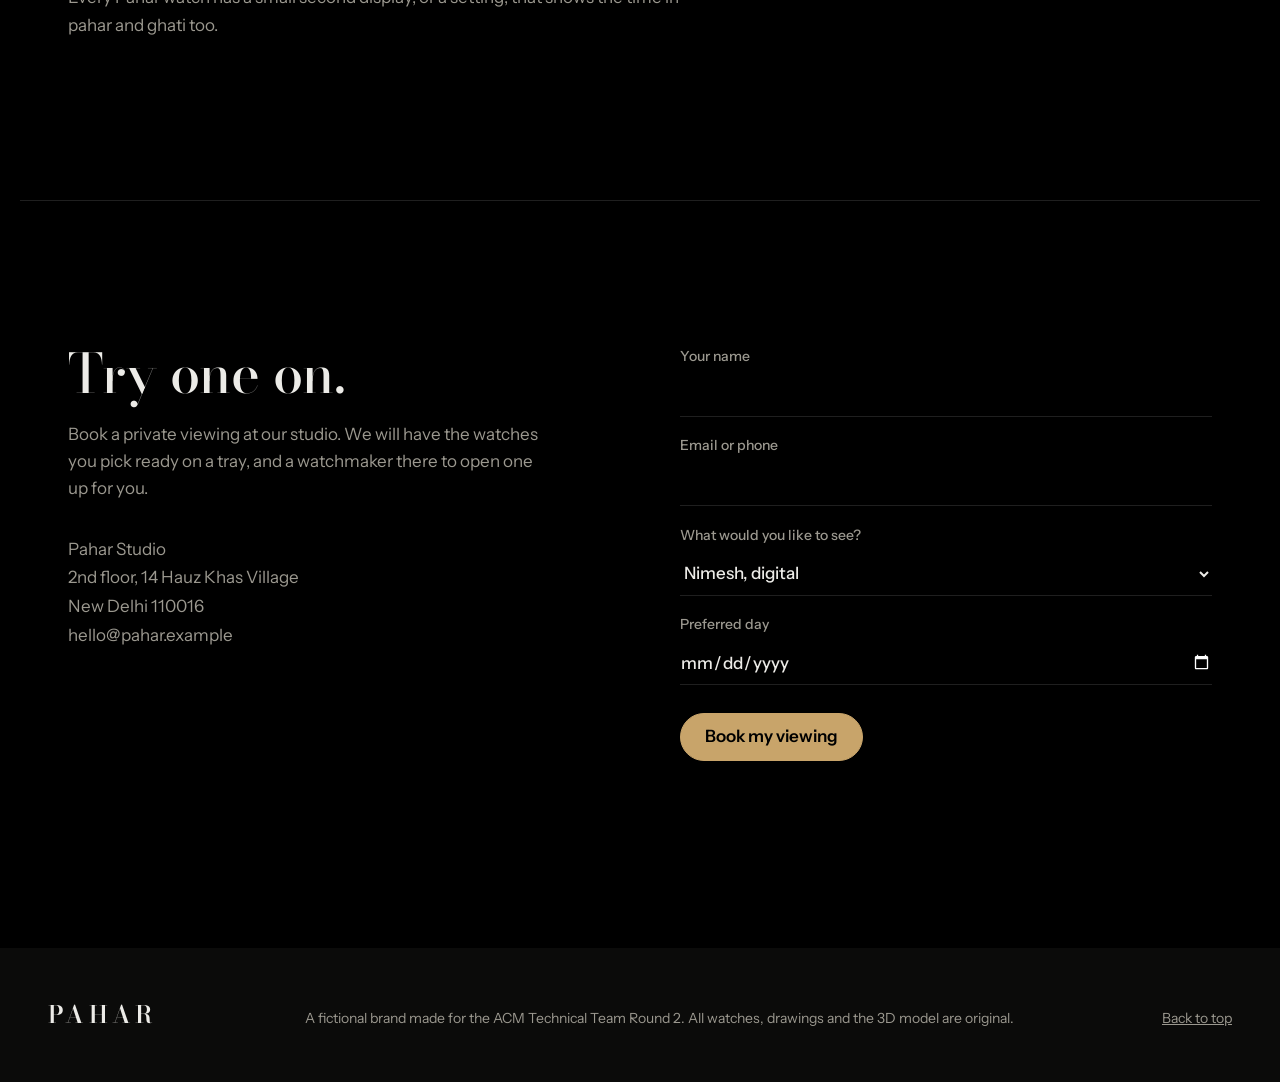
==== commit 963ff262: "Add Pahar brand, page structure, black and brass system Co-Authored-By: Claude Opus 5.5 <noreply@ant" ====
--- a/index.html
+++ b/index.html
@@ -3,309 +3,264 @@
 <head>
   <meta charset="utf-8">
   <meta name="viewport" content="width=device-width, initial-scale=1">
-  <title>Retrograde | Old shape. New heart.</title>
-  <meta name="description" content="Retrograde rescues India's classic cars from scrapyards and rebuilds them with an electric heart.">
-  <meta name="theme-color" content="#123B5E">
+  <title>Pahar | Watches measured the Indian way</title>
+  <meta name="description" content="Pahar makes digital, analog and mechanical watches, and a handcrafted Kalpa line, named after India's old units of time.">
+  <meta name="theme-color" content="#000000">
   <link rel="icon" href="assets/favicon.svg" type="image/svg+xml">
   <link rel="preconnect" href="https://fonts.googleapis.com">
   <link rel="preconnect" href="https://fonts.gstatic.com" crossorigin>
-  <link href="https://fonts.googleapis.com/css2?family=Archivo:wdth,wght@62..125,300..900&family=Architects+Daughter&display=swap" rel="stylesheet">
+  <link href="https://fonts.googleapis.com/css2?family=Bodoni+Moda:ital,opsz,wght@0,6..96,400..800;1,6..96,400&family=Instrument+Sans:wght@400..700&family=Tiro+Devanagari+Hindi&display=swap" rel="stylesheet">
   <link rel="stylesheet" href="css/style.css">
 </head>
 <body>
   <a class="skip" href="#main">Skip to content</a>
 
   <header class="nav" id="top">
-    <a class="wordmark" href="#top" aria-label="Retrograde home">Retrograde</a>
+    <a class="wordmark" href="#top" aria-label="Pahar home">Pahar</a>
     <button class="nav-toggle" aria-expanded="false" aria-controls="nav-links">Menu</button>
     <nav id="nav-links" class="nav-links" aria-label="Main">
-      <a href="#rebuild">The rebuild</a>
-      <a href="#heart">The heart</a>
-      <a href="#cars">The cars</a>
-      <a href="#story">Our story</a>
-      <a class="nav-cta" href="#reserve">Reserve</a>
+      <a href="#inside">Inside</a>
+      <a href="#collections">Collections</a>
+      <a href="#kalpa">Kalpa</a>
+      <a href="#time">Our time</a>
+      <a class="nav-cta" href="#visit">Book a viewing</a>
     </nav>
   </header>
 
   <main id="main">
-    <!-- HERO: blueprint car behind a dusty windscreen. Wipe to see it. -->
+    <!-- HERO: a live dial under a fogged sapphire crystal. Wipe it to read the time. -->
     <section class="hero" aria-labelledby="hero-title">
-      <div class="hero-grid" aria-hidden="true"></div>
-
-      <figure class="hero-car" aria-hidden="true">
-        <!-- Original drawing: a generic 1960s saloon side view, facing left -->
-        <svg viewBox="0 0 1000 420" class="car-drawing">
-          <g class="car-body">
-            <!-- outer body with two wheel arches -->
-            <path d="M100 310 C88 300 84 270 92 250 C100 228 125 214 170 208 L395 194 C420 160 445 130 478 118 C540 104 640 104 700 116 C740 130 770 160 792 192 L905 204 C930 210 940 240 932 280 L925 310 L829 310 A74 74 0 0 0 691 310 L299 310 A74 74 0 0 0 161 310 Z"/>
-            <!-- windows and pillar -->
-            <path d="M412 196 C434 165 454 141 484 129 C540 117 630 117 688 127 C720 141 746 166 766 192 Z"/>
-            <path d="M588 122 L588 194"/>
-            <!-- belt line, door cuts, handles -->
-            <path d="M170 214 L905 210" class="thin"/>
-            <path d="M405 198 L405 306 M588 196 L588 306 M700 192 L700 290" class="thin"/>
-            <path d="M548 228 h26 M662 226 h26"/>
-            <!-- headlamp, grille, bumpers -->
-            <circle cx="114" cy="243" r="14"/>
-            <circle cx="114" cy="243" r="7" class="thin"/>
-            <path d="M96 268 v24 M104 266 v28 M112 266 v28" class="thin"/>
-            <rect x="74" y="292" width="72" height="14" rx="7"/>
-            <rect x="896" y="290" width="54" height="14" rx="7"/>
-            <circle cx="922" cy="244" r="8" class="thin"/>
-          </g>
-          <g class="car-wheels">
-            <circle cx="230" cy="337" r="58"/>
-            <circle cx="230" cy="337" r="26" class="thin"/>
-            <circle cx="230" cy="337" r="5"/>
-            <circle cx="760" cy="337" r="58"/>
-            <circle cx="760" cy="337" r="26" class="thin"/>
-            <circle cx="760" cy="337" r="5"/>
-          </g>
-          <!-- new heart: battery under the floor, motor at the rear -->
-          <g class="car-heart">
-            <rect x="300" y="286" width="390" height="24" rx="3"/>
-            <path d="M330 286 v24 M370 286 v24 M410 286 v24 M450 286 v24 M490 286 v24 M530 286 v24 M570 286 v24 M610 286 v24 M650 286 v24" class="thin"/>
-            <circle cx="760" cy="238" r="16"/>
-            <path d="M760 254 V279" class="thin"/>
-          </g>
-          <!-- ground and dimension line -->
-          <g class="car-ground">
-            <path d="M30 396 H970" class="thin"/>
-            <path d="M960 310 V396 M952 310 h16 M952 396 h16" class="thin"/>
-          </g>
-        </svg>
-        <figcaption class="note note-a">Body: 1962 saloon shell, kept</figcaption>
-        <figcaption class="note note-b">Heart: 52 kWh battery, new</figcaption>
-        <figcaption class="note note-c">Motor: rear, 110 kW</figcaption>
-      </figure>
-
-      <canvas class="dust" aria-hidden="true"></canvas>
-      <p class="wipe-hint" aria-hidden="true">Wipe off the dust</p>
-
       <div class="hero-copy">
-        <h1 id="hero-title" class="hero-title">
-          <span>Old shape.</span>
-          <span>New heart.</span>
-        </h1>
-        <p class="hero-sub">We rescue India's classic cars from scrapyards and rebuild them, one at a time, around a quiet electric heart.</p>
+        <h1 id="hero-title" class="hero-title">India measured time in pahar. So do we.</h1>
+        <p class="hero-sub">Digital, analog and mechanical watches, and a handcrafted line made a few pieces a year. Each one is named after an old Indian unit of time.</p>
         <div class="hero-actions">
-          <a class="btn btn-solid" href="#reserve">Reserve a build slot</a>
-          <a class="btn btn-line" href="#rebuild">See how we rebuild</a>
+          <a class="btn btn-solid" href="#collections">See the watches</a>
+          <a class="btn btn-line" href="#inside">Look inside</a>
         </div>
       </div>
-    </section>
-
-    <!-- REBUILD: holographic 3D, driven by scroll. The section is tall and
-         the stage sticks to the screen while you scroll through it. -->
-    <section class="rebuild" id="rebuild" aria-labelledby="rebuild-title">
-      <div class="rebuild-stage">
-        <canvas class="holo" aria-hidden="true"></canvas>
-        <div class="holo-fallback" aria-hidden="true"></div>
-
-        <p class="callout" data-part="engine" aria-hidden="true">1.5 litre petrol, 240 kg</p>
-        <p class="callout" data-part="battery" aria-hidden="true">52 kWh battery, flat under the floor</p>
-        <p class="callout" data-part="motor" aria-hidden="true">110 kW rear motor</p>
-
-        <div class="rebuild-ui">
-          <h2 id="rebuild-title">Watch a Saloon 62 come back to life.</h2>
+
+      <div class="hero-watch">
+        <figure class="crystal">
+          <div class="dial" data-face="hero" role="img" aria-label="A Pahar watch dial showing the current time"></div>
+          <canvas class="fog" aria-hidden="true"></canvas>
+          <p class="wipe-hint" aria-hidden="true">Breathe on it. Wipe it.</p>
+        </figure>
+        <p class="now" aria-live="off">
+          <span class="now-label">Right now, counted from sunrise at 6 am</span>
+          <span class="now-value"><span class="u" data-unit="pahar">Pahar 3</span><span class="u" data-unit="ghati">Ghati 12</span><span class="u" data-unit="pal">Pal 40</span></span>
+        </p>
+      </div>
+    </section>
+
+    <!-- INSIDE: the mechanical watch in 3D. The stage sticks while you scroll. -->
+    <section class="inside" id="inside" aria-labelledby="inside-title">
+      <div class="inside-stage">
+        <canvas class="watch3d" aria-hidden="true"></canvas>
+        <div class="inside-fallback" aria-hidden="true"></div>
+
+        <div class="inside-ui">
+          <h2 id="inside-title">Inside the Ghati 01</h2>
           <ol class="stages">
             <li class="is-active">
-              <h3>As found</h3>
-              <p>A 1962 saloon, pulled out of a scrapyard in Kanpur. The body is straight. The engine is finished.</p>
-            </li>
-            <li>
-              <h3>Taken apart</h3>
-              <p>Roof, bonnet, boot, doors and wheels come off. We keep every panel and the shape they make.</p>
-            </li>
-            <li>
-              <h3>The old heart</h3>
-              <p>A 1.5 litre petrol engine, a four-speed gearbox, a 40 litre tank and a rusted exhaust. About 240 kg of iron.</p>
-            </li>
-            <li>
-              <h3>Out it goes</h3>
-              <p>Engine, gearbox, tank and exhaust all come out. The iron is sent for recycling, not to a landfill.</p>
-            </li>
-            <li>
-              <h3>The new heart</h3>
-              <p>A 52 kWh battery goes flat under the floor, so the cabin keeps its space. A 110 kW motor drives the rear wheels.</p>
-            </li>
-            <li>
-              <h3>Modern touches</h3>
-              <p>LED ring headlamps, a light bar at the back, aero wheels and a charging port hidden behind the old fuel flap.</p>
-            </li>
-            <li>
-              <h3>Rebuilt</h3>
-              <p>Every panel goes back where it came from. Old shape, new heart. Car number 001 is ready.</p>
+              <h3>The Ghati 01</h3>
+              <p>A 40 mm automatic. 186 parts, put together by hand. Keep scrolling and we take it apart.</p>
+            </li>
+            <li>
+              <h3>Opened up</h3>
+              <p>Crystal, bezel, hands, dial, movement, rotor and caseback. Every layer lifts away in the order a watchmaker would take it apart.</p>
+            </li>
+            <li>
+              <h3>Sapphire crystal</h3>
+              <p>Rated 9 on the Mohs scale, so only a diamond can scratch it. Anti-reflective coating on both sides.</p>
+            </li>
+            <li>
+              <h3>Sunburst dial</h3>
+              <p>Brushed from the centre out so light runs across it as you turn your wrist. Indices are applied one at a time.</p>
+            </li>
+            <li>
+              <h3>The balance wheel</h3>
+              <p>The heartbeat. It swings 28,800 times an hour, eight beats a second, on a hairspring thinner than a hair.</p>
+            </li>
+            <li>
+              <h3>Mainspring and gears</h3>
+              <p>One full wind stores 72 hours of power. Four wheels pass it on, slowed down to exactly one turn an hour.</p>
+            </li>
+            <li>
+              <h3>The rotor</h3>
+              <p>A weighted half-moon that spins as your arm moves and winds the spring for you. You never need to wind it.</p>
+            </li>
+            <li>
+              <h3>Back together</h3>
+              <p>Every part returns to its place. Through the caseback you can watch it all keep time.</p>
             </li>
           </ol>
-          <div class="rebuild-rail" aria-hidden="true"><span></span></div>
+          <div class="rail" aria-hidden="true"><span></span></div>
         </div>
-      </div>
-    </section>
-
-    <!-- HEART: what the new electric parts give you -->
-    <section class="heart" id="heart" aria-labelledby="heart-title">
+        <p class="callout" aria-hidden="true"></p>
+      </div>
+    </section>
+
+    <!-- COLLECTIONS: four lines, four units of time -->
+    <section class="collections" id="collections" aria-labelledby="collections-title">
       <div class="section-head">
-        <h2 id="heart-title">Everything you loved. Nothing you had to fix.</h2>
-        <p>The old cars were simple and honest. What let them down was the engine. We kept the shape, the chrome and the switches, and changed the parts that broke.</p>
-      </div>
-
-      <dl class="specs">
-        <div class="spec">
-          <dt>Range</dt>
-          <dd><span class="spec-num">280</span> km</dd>
-          <p>A full week of city driving on one charge.</p>
+        <h2 id="collections-title">Four collections. Four ways to count.</h2>
+        <p>From the blink of an eye to the age of the universe. Each line is named after how much time it is built for.</p>
+      </div>
+
+      <div class="lines">
+        <article class="line">
+          <div class="line-face" data-face="nimesh" role="img" aria-label="Nimesh digital watch showing the current time"></div>
+          <div class="line-text">
+            <h3>Nimesh <span class="deva" lang="hi">निमेष</span></h3>
+            <p class="unit">A blink of an eye</p>
+            <p>Digital. Solar charged, lit at the turn of a wrist, with a stopwatch that counts to the hundredth.</p>
+            <p class="price">From ₹8,900</p>
+          </div>
+        </article>
+
+        <article class="line">
+          <div class="line-face" data-face="pal" role="img" aria-label="Pal analog watch showing the current time"></div>
+          <div class="line-text">
+            <h3>Pal <span class="deva" lang="hi">पल</span></h3>
+            <p class="unit">24 seconds</p>
+            <p>Analog quartz. A thin case, a clean dial and a battery that lasts five years. The everyday watch.</p>
+            <p class="price">From ₹14,500</p>
+          </div>
+        </article>
+
+        <article class="line">
+          <div class="line-face" data-face="ghati" role="img" aria-label="Ghati mechanical watch with an open heart showing the balance wheel"></div>
+          <div class="line-text">
+            <h3>Ghati <span class="deva" lang="hi">घटी</span></h3>
+            <p class="unit">24 minutes</p>
+            <p>Mechanical automatic. An open window at nine o'clock lets you see the balance wheel beat.</p>
+            <p class="price">From ₹62,000</p>
+          </div>
+        </article>
+
+        <article class="line line-kalpa">
+          <div class="line-face" data-face="kalpa" role="img" aria-label="Kalpa watch with a hand inlaid silver dial"></div>
+          <div class="line-text">
+            <h3>Kalpa <span class="deva" lang="hi">कल्प</span></h3>
+            <p class="unit">4.32 billion years</p>
+            <p>Handcrafted and rare. Made by one watchmaker at a time, a few pieces a year.</p>
+            <a class="text-link" href="#kalpa">Enter the atelier</a>
+          </div>
+        </article>
+      </div>
+    </section>
+
+    <!-- KALPA: the special class -->
+    <section class="kalpa" id="kalpa" aria-labelledby="kalpa-title">
+      <div class="kalpa-inner">
+        <div class="section-head">
+          <h2 id="kalpa-title">Kalpa. Watches made to outlast us.</h2>
+          <p>Each Kalpa takes between four and fourteen months to make. Dials use crafts that took centuries to learn. Only a few are made each year, and every one is signed by the person who made it.</p>
         </div>
-        <div class="spec">
-          <dt>0 to 100 km/h</dt>
-          <dd><span class="spec-num">7.9</span> s</dd>
-          <p>Faster than the original ever was, by a long way.</p>
-        </div>
-        <div class="spec">
-          <dt>Fast charge, 10 to 80%</dt>
-          <dd><span class="spec-num">35</span> min</dd>
-          <p>About the time of a highway dhaba stop.</p>
-        </div>
-        <div class="spec">
-          <dt>Battery warranty</dt>
-          <dd><span class="spec-num">8</span> years</dd>
-          <p>Or 1,60,000 km, whichever comes first.</p>
-        </div>
-      </dl>
-
-      <ul class="features">
-        <li><strong>Original gauges, rewired.</strong> The round dials stay. The fuel gauge now shows battery charge.</li>
-        <li><strong>Hidden charging port.</strong> It sits behind the old fuel flap, so the body stays untouched.</li>
-        <li><strong>Modern brakes.</strong> Disc brakes on all four wheels, with regenerative braking that charges as you slow down.</li>
-        <li><strong>Numbered and recorded.</strong> Every car comes with a file of its history: where we found it and what we changed.</li>
-      </ul>
-    </section>
-
-    <!-- CARS: wipe the dust off each one to see it rebuilt -->
-    <section class="cars" id="cars" aria-labelledby="cars-title">
+
+        <ul class="pieces">
+          <li class="piece">
+            <div class="piece-face" data-face="bidri" role="img" aria-label="Bidri dial with silver inlay on blackened metal"></div>
+            <h3>Kalpa Bidri</h3>
+            <p>A dial in Bidriware from Bidar, Karnataka. Pure silver wire is hammered into blackened zinc alloy by hand.</p>
+            <dl class="piece-facts">
+              <div><dt>Made this year</dt><dd>12 pieces</dd></div>
+              <div><dt>Time to make</dt><dd>5 months</dd></div>
+            </dl>
+          </li>
+          <li class="piece">
+            <div class="piece-face" data-face="ulka" role="img" aria-label="Meteorite dial with crystal pattern"></div>
+            <h3>Kalpa Ulka</h3>
+            <p>A dial cut from an iron meteorite. Acid etching brings out the crystal pattern that formed in space as it cooled.</p>
+            <dl class="piece-facts">
+              <div><dt>Made this year</dt><dd>8 pieces</dd></div>
+              <div><dt>Time to make</dt><dd>4 months</dd></div>
+            </dl>
+          </li>
+          <li class="piece">
+            <div class="piece-face" data-face="jantar" role="img" aria-label="Astronomical dial with moon phase and tithi ring"></div>
+            <h3>Kalpa Jantar</h3>
+            <p>Shows the moon phase and the tithi, the lunar day of the Indian calendar. Inspired by the Jantar Mantar observatories.</p>
+            <dl class="piece-facts">
+              <div><dt>Made this year</dt><dd>3 pieces</dd></div>
+              <div><dt>Time to make</dt><dd>14 months</dd></div>
+            </dl>
+          </li>
+        </ul>
+        <p class="kalpa-note">Kalpa pieces are shown by appointment only. Price on request.</p>
+      </div>
+    </section>
+
+    <!-- OUR TIME: the units the brand is built on -->
+    <section class="time" id="time" aria-labelledby="time-title">
       <div class="section-head">
-        <h2 id="cars-title">Three shapes, rebuilt.</h2>
-        <p>Each body comes from a different decade. Wipe the glass to see how we found it turn into how we hand it back. New parts are drawn in amber.</p>
-      </div>
-
-      <div class="car-list">
-        <article class="car-card" data-car="saloon">
-          <figure class="car-fig">
-            <canvas class="dust" aria-hidden="true"></canvas>
-            <p class="wipe-hint" aria-hidden="true">Wipe to rebuild</p>
-          </figure>
-          <div class="car-info">
-            <h3>Saloon 62</h3>
-            <p class="car-era">From a 1962 four-door</p>
-            <p>The tall, round family car. Room for five and a boot for a wedding's worth of luggage.</p>
-            <ul class="car-changes">
-              <li>LED ring headlamps</li>
-              <li>Aero wheels</li>
-              <li>Light bar tail lamps</li>
-            </ul>
-            <p class="car-price">From ₹18.5 lakh</p>
-            <button class="car-toggle" type="button" aria-pressed="false">Show it rebuilt</button>
-          </div>
-        </article>
-
-        <article class="car-card" data-car="estate">
-          <figure class="car-fig">
-            <canvas class="dust" aria-hidden="true"></canvas>
-            <p class="wipe-hint" aria-hidden="true">Wipe to rebuild</p>
-          </figure>
-          <div class="car-info">
-            <h3>Estate 74</h3>
-            <p class="car-era">From a 1974 station wagon</p>
-            <p>A long roof and a flat floor. Made for families, dogs and trips to the hills.</p>
-            <ul class="car-changes">
-              <li>Square LED lamps</li>
-              <li>Full height light bar</li>
-              <li>Flat battery, flat floor</li>
-            </ul>
-            <p class="car-price">From ₹21 lakh</p>
-            <button class="car-toggle" type="button" aria-pressed="false">Show it rebuilt</button>
-          </div>
-        </article>
-
-        <article class="car-card" data-car="coupe">
-          <figure class="car-fig">
-            <canvas class="dust" aria-hidden="true"></canvas>
-            <p class="wipe-hint" aria-hidden="true">Wipe to rebuild</p>
-          </figure>
-          <div class="car-info">
-            <h3>Coupé 81</h3>
-            <p class="car-era">From a 1981 two-door</p>
-            <p>Low, light and quick. The one you take out on an empty Sunday road.</p>
-            <ul class="car-changes">
-              <li>Slim LED strip lamps</li>
-              <li>Lower, slimmer bumpers</li>
-              <li>Hidden charging port</li>
-            </ul>
-            <p class="car-price">From ₹24 lakh</p>
-            <button class="car-toggle" type="button" aria-pressed="false">Show it rebuilt</button>
-          </div>
-        </article>
-      </div>
-    </section>
-
-    <!-- STORY -->
-    <section class="story" id="story" aria-labelledby="story-title">
-      <div class="story-inner">
-        <h2 id="story-title">It started in a scrapyard.</h2>
-        <div class="story-text">
-          <p>In Delhi, a petrol car older than 15 years cannot stay on the road. Every year, thousands of old cars are towed away and crushed. Many of them still have their chrome, their round headlamps and their stories.</p>
-          <p>Walking through one of those yards, we saw a 1962 saloon under years of dust. The body was fine. Only the engine was finished.</p>
-          <p>So we asked a simple question. What if we kept the shape everyone loves and gave it a heart that is clean, quiet and legal for decades more?</p>
-          <p>Retrograde is that answer. We rescue shells from scrapyards across India and rebuild them one at a time. Old shape, new heart.</p>
-        </div>
-      </div>
-    </section>
-
-    <!-- RESERVE / CONTACT -->
-    <section class="reserve" id="reserve" aria-labelledby="reserve-title">
-      <div class="reserve-copy">
-        <h2 id="reserve-title">Reserve a build slot.</h2>
-        <p>We build 40 cars a year. A refundable ₹25,000 deposit holds your place in the queue. A rebuild takes about 14 weeks.</p>
+        <h2 id="time-title">Before hours and minutes, there was this.</h2>
+        <p>Long before clocks, Indian astronomers split the day from sunrise to sunrise. We built a watch company on their numbers.</p>
+      </div>
+
+      <div class="ladder-wrap">
+        <table class="ladder">
+          <thead>
+            <tr><th scope="col">Unit</th><th scope="col">What it is</th><th scope="col">In today's time</th></tr>
+          </thead>
+          <tbody>
+            <tr><th scope="row">Pahar <span class="deva" lang="hi">पहर</span></th><td>One eighth of a day</td><td>3 hours</td></tr>
+            <tr><th scope="row">Muhurta <span class="deva" lang="hi">मुहूर्त</span></th><td>Two ghati</td><td>48 minutes</td></tr>
+            <tr><th scope="row">Ghati <span class="deva" lang="hi">घटी</span></th><td>One sixtieth of a day</td><td>24 minutes</td></tr>
+            <tr><th scope="row">Pal <span class="deva" lang="hi">पल</span></th><td>One sixtieth of a ghati</td><td>24 seconds</td></tr>
+            <tr><th scope="row">Vipal <span class="deva" lang="hi">विपल</span></th><td>One sixtieth of a pal</td><td>0.4 seconds</td></tr>
+          </tbody>
+        </table>
+      </div>
+      <p class="time-note">Every Pahar watch has a small second display, or a setting, that shows the time in pahar and ghati too.</p>
+    </section>
+
+    <!-- VISIT: the call to action -->
+    <section class="visit" id="visit" aria-labelledby="visit-title">
+      <div class="visit-copy">
+        <h2 id="visit-title">Try one on.</h2>
+        <p>Book a private viewing at our studio. We will have the watches you pick ready on a tray, and a watchmaker there to open one up for you.</p>
         <address>
-          Retrograde Workshop<br>
-          Shed 4, Industrial Estate<br>
-          Pune, Maharashtra<br>
-          <a href="mailto:hello@retrograde.example">hello@retrograde.example</a>
+          Pahar Studio<br>
+          2nd floor, 14 Hauz Khas Village<br>
+          New Delhi 110016<br>
+          hello@pahar.example
         </address>
       </div>
 
-      <form class="reserve-form" novalidate>
-        <label>Your name
-          <input type="text" name="name" autocomplete="name" required>
-        </label>
-        <label>Email or phone
-          <input type="text" name="contact" autocomplete="email" required>
-        </label>
-        <label>Which car
-          <select name="model">
-            <option>Saloon 62</option>
-            <option>Estate 74</option>
-            <option>Coupé 81</option>
+      <form class="visit-form" novalidate>
+        <label for="f-name">Your name
+          <input id="f-name" type="text" name="name" autocomplete="name" required>
+        </label>
+        <label for="f-contact">Email or phone
+          <input id="f-contact" type="text" name="contact" autocomplete="email" required>
+        </label>
+        <label for="f-line">What would you like to see?
+          <select id="f-line" name="line">
+            <option>Nimesh, digital</option>
+            <option>Pal, analog</option>
+            <option>Ghati, mechanical</option>
+            <option>Kalpa, by appointment</option>
             <option>Not sure yet</option>
           </select>
         </label>
-        <label>Your city
-          <input type="text" name="city" autocomplete="address-level2">
-        </label>
-        <button class="btn btn-solid" type="submit">Reserve my slot</button>
+        <label for="f-date">Preferred day
+          <input id="f-date" type="date" name="date">
+        </label>
+        <button class="btn btn-solid" type="submit">Book my viewing</button>
         <p class="form-status" role="status" aria-live="polite"></p>
       </form>
     </section>
   </main>
 
   <footer class="footer">
-    <p class="wordmark">Retrograde</p>
-    <p>A fictional brand made for the ACM Technical Team Round 2. All drawings are original.</p>
+    <p class="wordmark">Pahar</p>
+    <p>A fictional brand made for the ACM Technical Team Round 2. All watches, drawings and the 3D model are original.</p>
     <a href="#top">Back to top</a>
   </footer>
 
-  <script src="js/dust.js" defer></script>
-  <script src="js/cars.js" defer></script>
+  <script src="js/faces.js" defer></script>
+  <script src="js/fog.js" defer></script>
   <script src="js/main.js" defer></script>
 </body>
 </html>
--- a/css/style.css
+++ b/css/style.css
@@ -1,83 +1,71 @@
 /* =========================================================
-   RETROGRADE  |  brand tokens
-   Cyanotype blueprint blue + paper white + one sodium-lamp
-   amber (the sodium lamps that light Indian scrapyards at night).
+   PAHAR  |  brand tokens
+   Layout: a black watch box. Each section is a tray on black
+   velvet, with one watch or one idea in the middle of it.
    ========================================================= */
 :root {
-  --ink: #123b5e;        /* cyanotype blue, main background */
-  --ink-deep: #0a2238;   /* night, used for depth and footer */
-  --paper: #e8eef1;      /* blueprint paper white, main text */
-  --paper-dim: #a9bccb;  /* secondary text on blue */
-  --sodium: #f2a33a;     /* sodium street lamp, the one accent */
-
-  --line: rgba(232, 238, 241, 0.22);
-
-  /* type: one family, two widths. Expanded for display (like old
-     car badges), normal width for reading. Hand lettering only
-     for drafting notes on drawings. */
-  --font: "Archivo", system-ui, sans-serif;
-  --hand: "Architects Daughter", "Comic Sans MS", cursive;
-
-  /* modular scale, ratio 1.333 */
+  color-scheme: dark;
+  --black: #000000;      /* velvet of a watch box, main background */
+  --tray: #0b0b0a;       /* raised trays: Kalpa, footer */
+  --white: #ecebe7;      /* dial white, main text */
+  --dim: #9b988f;        /* secondary text, like printed dial text */
+  --brass: #c8a46a;      /* applied indices and hands, the one accent */
+  --brass-hi: #e7cb94;   /* brass catching light */
+  --line: rgba(255, 255, 255, 0.12);
+
+  /* Bodoni for display: high contrast like numerals printed on a dial.
+     Instrument Sans for reading. Tiro for the Devanagari unit names. */
+  --display: "Bodoni Moda", "Didot", "Times New Roman", serif;
+  --body: "Instrument Sans", "Helvetica Neue", Arial, sans-serif;
+  --deva: "Tiro Devanagari Hindi", "Noto Serif Devanagari", serif;
+
+  /* scale: perfect fourth, 1.333 */
   --step--1: 0.875rem;
   --step-0: 1.0625rem;
-  --step-1: 1.4rem;
+  --step-1: 1.375rem;
   --step-2: 1.875rem;
-  --step-3: clamp(2rem, 4.5vw, 3.3rem);
-  --step-4: clamp(3.2rem, 8vw, 7rem);
+  --step-3: clamp(2.1rem, 4.4vw, 3.4rem);
+  --step-4: clamp(2.6rem, 5.2vw, 4.6rem);
 
   --gutter: clamp(1rem, 4vw, 3rem);
   --max: 1240px;
 }
 
 *, *::before, *::after { box-sizing: border-box; }
-
 html { scroll-behavior: smooth; }
-@media (prefers-reduced-motion: reduce) {
-  html { scroll-behavior: auto; }
-}
+@media (prefers-reduced-motion: reduce) { html { scroll-behavior: auto; } }
 
 body {
   margin: 0;
-  background: var(--ink);
-  color: var(--paper);
-  font-family: var(--font);
+  background: var(--black);
+  color: var(--white);
+  font-family: var(--body);
   font-size: var(--step-0);
-  line-height: 1.55;
-  font-variation-settings: "wdth" 100;
+  line-height: 1.6;
   -webkit-font-smoothing: antialiased;
 }
 
 img, svg, canvas { display: block; max-width: 100%; }
-
 a { color: inherit; }
-
-:focus-visible {
-  outline: 2px solid var(--sodium);
-  outline-offset: 3px;
-}
+:focus-visible { outline: 2px solid var(--brass); outline-offset: 3px; }
 
 h1, h2, h3 {
   margin: 0;
-  font-weight: 800;
-  font-variation-settings: "wdth" 125;
-  line-height: 1.02;
+  font-family: var(--display);
+  font-weight: 500;
+  line-height: 1.05;
   letter-spacing: -0.01em;
-}
-
-h2 { font-size: var(--step-3); max-width: 18ch; }
+  text-wrap: balance;
+}
+h2 { font-size: var(--step-3); max-width: 16ch; }
 h3 { font-size: var(--step-1); }
-
 p { margin: 0 0 1em; }
 
+.deva { font-family: var(--deva); font-weight: 400; color: var(--brass); font-size: 0.8em; margin-left: 0.3em; }
+
 .skip {
-  position: absolute;
-  left: -999px;
-  top: 0;
-  padding: 0.6rem 1rem;
-  background: var(--sodium);
-  color: var(--ink-deep);
-  z-index: 100;
+  position: absolute; left: -999px; top: 0; z-index: 100;
+  padding: 0.6rem 1rem; background: var(--brass); color: var(--black);
 }
 .skip:focus { left: 1rem; }
 
@@ -86,26 +74,19 @@
   display: inline-flex;
   align-items: center;
   min-height: 48px;
-  padding: 0.8rem 1.4rem;
+  padding: 0.8rem 1.5rem;
   border-radius: 999px;
-  font: 700 var(--step-0)/1 var(--font);
-  font-variation-settings: "wdth" 110;
+  font: 600 var(--step-0)/1 var(--body);
   text-decoration: none;
   cursor: pointer;
   transition: background-color 0.2s, color 0.2s, border-color 0.2s;
 }
-.btn-solid {
-  background: var(--sodium);
-  color: var(--ink-deep);
-  border: 2px solid var(--sodium);
-}
-.btn-solid:hover { background: var(--paper); border-color: var(--paper); }
-.btn-line {
-  background: transparent;
-  color: var(--paper);
-  border: 2px solid var(--line);
-}
-.btn-line:hover { border-color: var(--paper); }
+.btn-solid { background: var(--brass); color: var(--black); border: 1px solid var(--brass); }
+.btn-solid:hover { background: var(--brass-hi); border-color: var(--brass-hi); }
+.btn-line { background: transparent; color: var(--white); border: 1px solid var(--line); }
+.btn-line:hover { border-color: var(--white); }
+
+.text-link { color: var(--brass); font-weight: 600; text-underline-offset: 4px; }
 
 /* ---------- nav ---------- */
 .nav {
@@ -116,253 +97,217 @@
   align-items: center;
   justify-content: space-between;
   gap: 1rem;
-  padding: 1rem var(--gutter);
-  background: linear-gradient(var(--ink) 30%, transparent);
-}
-
+  padding: calc(0.9rem + env(safe-area-inset-top, 0px)) var(--gutter) 0.9rem;
+  background: linear-gradient(var(--black) 35%, transparent);
+}
 .wordmark {
-  font-weight: 900;
-  font-size: 1.25rem;
-  font-variation-settings: "wdth" 125;
-  letter-spacing: 0.02em;
+  font-family: var(--display);
+  font-size: 1.5rem;
+  font-weight: 600;
+  letter-spacing: 0.18em;
+  text-transform: uppercase;
   text-decoration: none;
   margin: 0;
 }
-
-.nav-links {
-  display: flex;
-  align-items: center;
-  gap: clamp(1rem, 2.5vw, 2rem);
-}
-.nav-links a {
-  text-decoration: none;
-  font-size: var(--step--1);
-  font-weight: 600;
-  color: var(--paper-dim);
-}
-.nav-links a:hover { color: var(--paper); }
-.nav-links .nav-cta {
-  color: var(--ink-deep);
-  background: var(--sodium);
-  padding: 0.5rem 1rem;
-  border-radius: 999px;
-}
-.nav-links .nav-cta:hover { background: var(--paper); color: var(--ink-deep); }
-
+.nav-links { display: flex; align-items: center; gap: clamp(1rem, 2.4vw, 2rem); }
+.nav-links a { text-decoration: none; font-size: var(--step--1); font-weight: 500; color: var(--dim); }
+.nav-links a:hover { color: var(--white); }
+.nav-links .nav-cta { color: var(--white); border: 1px solid var(--line); padding: 0.5rem 1rem; border-radius: 999px; }
+.nav-links .nav-cta:hover { border-color: var(--brass); color: var(--brass-hi); }
 .nav-toggle {
   display: none;
+  min-height: 44px;
+  padding: 0.5rem 1rem;
   background: none;
-  color: var(--paper);
-  border: 2px solid var(--line);
+  color: var(--white);
+  border: 1px solid var(--line);
   border-radius: 999px;
-  padding: 0.5rem 1rem;
-  font: 600 var(--step--1) var(--font);
-  min-height: 44px;
+  font: 500 var(--step--1) var(--body);
 }
 
 /* ---------- hero ---------- */
 .hero {
+  min-height: 100svh;
+  max-width: var(--max);
+  margin: 0 auto;
+  padding: 7rem var(--gutter) 4rem;
+  display: grid;
+  grid-template-columns: 1fr minmax(0, 1fr);
+  align-items: center;
+  gap: 3rem clamp(2rem, 5vw, 5rem);
+}
+.hero-copy { min-width: 0; }
+.hero-title { font-size: var(--step-4); font-weight: 500; margin-bottom: 1.4rem; max-width: 14ch; }
+.hero-sub { font-size: var(--step-1); line-height: 1.45; color: var(--dim); max-width: 30rem; }
+.hero-actions { display: flex; flex-wrap: wrap; gap: 0.75rem; margin-top: 2rem; }
+
+.hero-watch { display: grid; justify-items: center; gap: 1.6rem; min-width: 0; }
+
+.crystal {
   position: relative;
-  min-height: 100svh;
-  overflow: hidden;
-  display: grid;
-  align-items: end;
-  padding: 6rem var(--gutter) clamp(2rem, 6vh, 4rem);
-  isolation: isolate;
-}
-
-/* blueprint grid: fine lines every 24px, strong every 120px */
-.hero-grid {
-  position: absolute;
-  inset: 0;
-  z-index: -2;
-  background-image:
-    linear-gradient(var(--line) 1px, transparent 1px),
-    linear-gradient(90deg, var(--line) 1px, transparent 1px),
-    linear-gradient(rgba(232,238,241,.07) 1px, transparent 1px),
-    linear-gradient(90deg, rgba(232,238,241,.07) 1px, transparent 1px);
-  background-size: 120px 120px, 120px 120px, 24px 24px, 24px 24px;
-  background-position: -1px -1px;
-}
-
-.hero-car {
-  position: absolute;
+  margin: 0;
+  width: min(100%, 520px);
+  aspect-ratio: 1;
+}
+/* a soft pool of light under the watch, like a display stand */
+.crystal::before {
+  content: "";
+  position: absolute;
+  inset: 8% 8% -14%;
+  background: radial-gradient(closest-side, rgba(200, 164, 106, 0.18), transparent);
+  filter: blur(30px);
   z-index: -1;
-  margin: 0;
-  left: 62%;
-  top: 37%;
-  width: min(1000px, 68vw);
-  transform: translate(-50%, -50%);
-}
-
-.car-drawing {
-  width: 100%;
-  height: auto;
-  overflow: visible;
-}
-.car-drawing path,
-.car-drawing circle,
-.car-drawing rect {
-  fill: none;
-  stroke: var(--paper);
-  stroke-width: 2.4;
-  stroke-linecap: round;
-  stroke-linejoin: round;
-  vector-effect: non-scaling-stroke;
-}
-.car-drawing .thin { stroke-width: 1.2; opacity: 0.75; }
-.car-drawing .car-heart rect,
-.car-drawing .car-heart circle,
-.car-drawing .car-heart path { stroke: var(--sodium); }
-.car-drawing .car-ground path { stroke: var(--paper-dim); }
-
-/* drafting notes, written by hand on the drawing */
-.note {
-  position: absolute;
-  font-family: var(--hand);
-  font-size: clamp(0.8rem, 1.3vw, 1.05rem);
-  color: var(--paper-dim);
-  white-space: nowrap;
-}
-.note::before {
-  content: "";
-  position: absolute;
-  height: 1px;
-  background: var(--paper-dim);
-  opacity: 0.6;
-}
-.note-a { left: 48%; top: -4%; }
-.note-a::before { width: 40px; left: -46px; top: 60%; }
-.note-b { left: 40%; top: 88%; color: var(--sodium); }
-.note-c { right: -2%; top: 58%; }
-
-/* the dusty glass sits over the drawing, under the words */
-.dust {
+}
+.dial, .dial svg { width: 100%; height: 100%; }
+.crystal .fog {
   position: absolute;
   inset: 0;
   width: 100%;
   height: 100%;
-  z-index: 0;
+  clip-path: circle(44.5% at 50% 50%);
   touch-action: pan-y;
   cursor: grab;
 }
-
 .wipe-hint {
   position: absolute;
-  z-index: 1;
-  margin: 0;
-  font-family: var(--hand);
-  color: var(--sodium);
+  left: 50%;
+  top: 70%;
+  transform: translateX(-50%) rotate(-3deg);
+  margin: 0;
+  font-family: var(--display);
+  font-style: italic;
+  font-size: var(--step-1);
+  color: #1a1a1a;
+  white-space: nowrap;
   pointer-events: none;
   transition: opacity 0.6s;
 }
 .wipe-hint.is-gone { opacity: 0; }
-.hero .wipe-hint {
-  top: 22%;
-  right: var(--gutter);
-  font-size: var(--step-1);
-  transform: rotate(-4deg);
-}
-
-.hero-copy {
+
+.now { display: grid; justify-items: center; gap: 0.4rem; margin: 0; text-align: center; }
+.now-label { font-size: var(--step--1); color: var(--dim); }
+.now-value { display: flex; flex-wrap: wrap; justify-content: center; gap: 0.4rem 1.4rem; font-family: var(--display); font-size: var(--step-1); font-variant-numeric: tabular-nums; }
+.now-value .u { color: var(--brass-hi); }
+
+/* ---------- live faces: shared svg styles ---------- */
+.face .tk { stroke: #6b6b6b; stroke-width: 1.2; }
+.face .tk-b { stroke: #c9c9c9; stroke-width: 2.2; }
+.face .tk-d { stroke: #77736b; stroke-width: 1.2; }
+.face .tk-db { stroke: #1d1c1a; stroke-width: 2.4; }
+.face .brass { fill: #c8a46a; }
+.face .steelfill { fill: #d6d6d4; }
+.face .goldfill { fill: #e2c487; }
+.face .brand { font-family: var(--display); font-size: 22px; font-weight: 600; letter-spacing: 6px; text-anchor: middle; fill: #ecebe7; }
+.face .brand.dark { fill: #1a1917; }
+.face .sub { font-family: var(--body); font-size: 10px; letter-spacing: 2.4px; text-anchor: middle; fill: #9b988f; }
+.face .sub.dark { fill: #6d6a63; }
+.face .deva-s { font-family: var(--deva); font-size: 14px; text-anchor: middle; fill: #c8a46a; }
+.face .num { font-family: var(--display); font-size: 34px; text-anchor: middle; fill: #1a1917; }
+.face .seg { fill: #2a2a2a; }
+.face .seg.on { fill: #e7cb94; }
+.face .brass-hand { fill: #d9b97d; stroke: #8a6a37; stroke-width: 0.8; }
+.face .steel-hand { fill: #e6e6e4; stroke: #77787b; stroke-width: 0.8; }
+.face .gold-hand { fill: #ecd29c; stroke: #8a6a37; stroke-width: 0.8; }
+.face .silver-hand { fill: #e9e9e7; stroke: #8d8d8d; stroke-width: 0.8; }
+.face .ink-hand { fill: #1a1917; }
+.face .sec { stroke: #d2553a; stroke-width: 2; }
+.face .sec-dot { fill: #d2553a; }
+.face .sec-gold { stroke: #ecd29c; stroke-width: 1.6; }
+.face .gold-dot { fill: #ecd29c; }
+.face .sec-silver { stroke: #e9e9e7; stroke-width: 1.6; }
+.face .silver-dot { fill: #e9e9e7; }
+.face .inlay { fill: none; stroke: #dcdcdc; stroke-width: 2.6; }
+.face .inlay-thin { fill: none; stroke: #bdbdbd; stroke-width: 1.2; }
+.face .inlay-fill { fill: #d4d4d4; }
+.face .tithi { font-family: var(--body); font-size: 11px; text-anchor: middle; fill: #6f6a5f; }
+.face .tithi.now { fill: #e7cb94; font-weight: 700; }
+.face .lcd-label { font-family: var(--body); font-size: 12px; letter-spacing: 3px; text-anchor: middle; fill: #8d8a83; }
+.face .lcd-big { font-family: var(--body); font-size: 84px; font-weight: 500; text-anchor: middle; fill: #ecebe7; font-variant-numeric: tabular-nums; }
+.face .lcd-small { font-family: var(--body); font-size: 15px; letter-spacing: 2px; text-anchor: middle; fill: #9b988f; font-variant-numeric: tabular-nums; }
+.face .brassfill { fill: #c8a46a; }
+.face .lcd-rule { stroke: #2a2a2a; stroke-width: 1; }
+
+/* ---------- inside: sticky 3D stage ---------- */
+.inside {
   position: relative;
-  z-index: 2;
-  max-width: 60rem;
-  pointer-events: none;
-}
-.hero-copy a { pointer-events: auto; }
-
-.hero-title {
-  font-size: var(--step-4);
-  line-height: 0.9;
-  font-weight: 900;
-  color: var(--paper);
-  margin-bottom: 1.2rem;
-}
-.hero-title span { display: block; white-space: nowrap; }
-
-.hero-sub {
-  max-width: 34rem;
-  font-size: var(--step-1);
-  line-height: 1.35;
-  color: var(--paper-dim);
-  font-weight: 400;
-}
-
-.hero-actions {
-  display: flex;
-  flex-wrap: wrap;
-  gap: 0.75rem;
-  margin-top: 1.6rem;
-}
-
-/* ---------- shared section layout ---------- */
-.heart, .cars, .reserve {
-  padding: clamp(5rem, 12vw, 9rem) var(--gutter);
-  max-width: var(--max);
-  margin: 0 auto;
-}
-
-.section-head {
-  display: grid;
-  grid-template-columns: 1.1fr 1fr;
-  gap: 2rem 4rem;
-  align-items: end;
-  margin-bottom: clamp(2.5rem, 6vw, 4.5rem);
-}
-.section-head p {
-  max-width: 36rem;
-  color: var(--paper-dim);
-  margin: 0;
-}
-
-/* ---------- rebuild: sticky 3D stage ---------- */
-.rebuild {
-  position: relative;
-  height: 620vh;          /* scroll distance for the whole sequence */
-  background: var(--ink-deep);
-}
-.rebuild-stage {
+  height: 800vh;              /* scroll distance for the whole teardown */
+}
+.inside-stage {
   position: sticky;
   top: 0;
   height: 100vh;
   height: 100svh;
   overflow: hidden;
 }
-.holo,
-.holo-fallback {
+.watch3d, .inside-fallback {
   position: absolute;
   inset: 0;
   width: 100%;
   height: 100%;
 }
-.holo-fallback {
-  display: grid;
-  place-items: center;
-  padding: 10vh 6vw 30vh 34vw;
-}
-.holo-fallback svg { width: 100%; height: auto; }
-.rebuild.is-3d .holo-fallback { display: none; }
-/* a soft shade behind the words so they stay readable over the hologram */
-.rebuild-stage::after {
+.inside-fallback { display: grid; place-items: center; padding: 14vh 6vw 14vh 40vw; }
+.inside-fallback svg { width: min(100%, 60vh); height: auto; }
+.inside.is-3d .inside-fallback { display: none; }
+
+/* shade behind the words so they read over the watch */
+.inside-stage::after {
   content: "";
   position: absolute;
   inset: 0;
-  background: linear-gradient(90deg, rgba(10, 34, 56, 0.9) 0, rgba(10, 34, 56, 0.55) 28%, transparent 48%);
+  background: linear-gradient(90deg, rgba(0, 0, 0, 0.88) 0, rgba(0, 0, 0, 0.5) 30%, transparent 50%);
   pointer-events: none;
 }
-.rebuild-ui, .callout { z-index: 1; }
-
-/* labels pinned to parts of the 3D car */
+.inside-ui, .callout { z-index: 1; }
+.inside-ui {
+  position: absolute;
+  left: var(--gutter);
+  top: 50%;
+  transform: translateY(-50%);
+  width: min(25rem, 34vw);
+  pointer-events: none;
+}
+.inside-ui h2 { font-size: var(--step-1); color: var(--dim); font-family: var(--body); font-weight: 500; margin-bottom: 1.6rem; }
+.stages { list-style: none; margin: 0; padding: 0; display: grid; counter-reset: stage; }
+.stages li {
+  grid-area: 1 / 1;
+  counter-increment: stage;
+  opacity: 0;
+  transform: translateY(14px);
+  transition: opacity 0.45s, transform 0.45s;
+}
+.stages li.is-active { opacity: 1; transform: none; }
+.stages li::before {
+  content: counter(stage) " / 8";
+  display: block;
+  font-family: var(--display);
+  font-style: italic;
+  color: var(--brass);
+  margin-bottom: 0.5rem;
+  font-variant-numeric: tabular-nums;
+}
+.stages h3 { font-size: var(--step-3); margin-bottom: 0.9rem; }
+.stages p { color: var(--dim); }
+.rail { margin-top: 2rem; height: 2px; background: var(--line); }
+.rail span {
+  display: block;
+  height: 100%;
+  background: var(--brass);
+  transform-origin: left;
+  transform: scaleX(var(--progress, 0));
+}
+
+/* label pinned to the part in focus */
 .callout {
   position: absolute;
   left: 0;
   top: 0;
   margin: 0;
-  padding: 0.35rem 0.75rem;
-  border: 1px solid currentColor;
+  padding: 0.4rem 0.85rem;
+  border: 1px solid rgba(231, 203, 148, 0.6);
   border-radius: 999px;
-  background: rgba(10, 34, 56, 0.75);
+  background: rgba(0, 0, 0, 0.6);
+  backdrop-filter: blur(6px);
+  color: var(--brass-hi);
   font-size: var(--step--1);
   font-weight: 600;
   white-space: nowrap;
@@ -370,317 +315,166 @@
   pointer-events: none;
   will-change: transform, opacity;
 }
-.callout[data-part="engine"] { color: #ff8f73; }
-.callout[data-part="battery"],
-.callout[data-part="motor"] { color: var(--sodium); }
-
-.rebuild-ui {
-  position: absolute;
-  left: var(--gutter);
-  top: 50%;
-  transform: translateY(-50%);
-  width: min(26rem, 34vw);
-  pointer-events: none;
-}
-.rebuild-ui h2 {
-  font-size: var(--step-2);
-  margin-bottom: 2rem;
-}
-.stages {
-  list-style: none;
-  margin: 0;
-  padding: 0;
-  display: grid;
-  counter-reset: stage;
-}
-/* all steps share one grid cell; only the active one is shown */
-.stages li {
-  grid-area: 1 / 1;
-  counter-increment: stage;
-  opacity: 0;
-  transform: translateY(12px);
-  transition: opacity 0.4s, transform 0.4s;
-}
-.stages li.is-active { opacity: 1; transform: none; }
-.stages li::before {
-  content: "Step " counter(stage) " of 7";
-  display: block;
-  font-family: var(--hand);
-  color: var(--sodium);
-  margin-bottom: 0.4rem;
-}
-.stages h3 { font-size: var(--step-3); margin-bottom: 0.8rem; }
-.stages p { color: var(--paper-dim); max-width: 26rem; }
-
-.rebuild-rail {
-  margin-top: 2rem;
-  height: 3px;
-  width: 100%;
-  background: var(--line);
-  border-radius: 3px;
-  overflow: hidden;
-}
-.rebuild-rail span {
-  display: block;
-  height: 100%;
-  width: 100%;
-  background: var(--sodium);
-  transform-origin: left;
-  transform: scaleX(var(--progress, 0));
-}
-
-/* ---------- heart specs ---------- */
-.specs {
-  margin: 0 0 4rem;
-  display: grid;
-  grid-template-columns: repeat(4, 1fr);
-  gap: 0;
-  border-block: 1px solid var(--line);
-}
-.spec {
-  padding: 1.8rem 1.5rem 1.4rem 0;
-}
-.spec + .spec { padding-left: 1.5rem; border-left: 1px solid var(--line); }
-.spec dt { color: var(--paper-dim); font-size: var(--step--1); }
-.spec dd {
-  margin: 0.4rem 0 0.6rem;
-  font-size: var(--step-1);
-  font-weight: 600;
-}
-.spec-num {
-  font-size: var(--step-3);
-  font-weight: 900;
-  font-variation-settings: "wdth" 125;
-  color: var(--paper);
-}
-.spec p { font-size: var(--step--1); color: var(--paper-dim); margin: 0; }
-
-.features {
-  list-style: none;
-  margin: 0;
-  padding: 0;
-  display: grid;
-  grid-template-columns: repeat(2, 1fr);
-  gap: 1.5rem 4rem;
-  max-width: 62rem;
-}
-.features li { color: var(--paper-dim); }
-.features strong { color: var(--paper); font-weight: 700; }
-
-/* ---------- cars ---------- */
-.car-list {
-  display: grid;
-  gap: clamp(3rem, 7vw, 5rem);
-}
-.car-card {
-  display: grid;
-  grid-template-columns: 1.6fr 1fr;
-  gap: 2rem clamp(2rem, 4vw, 4rem);
-  align-items: center;
-}
-.car-card:nth-child(even) { grid-template-columns: 1fr 1.6fr; }
-.car-card:nth-child(even) .car-fig { order: 2; }
-
-.car-fig {
-  position: relative;
-  margin: 0;
-  aspect-ratio: 1000 / 420;
-  border: 1px solid var(--line);
-  border-radius: 6px;
-  overflow: hidden;
-  background-color: var(--ink);
-  background-image:
-    linear-gradient(rgba(232,238,241,.08) 1px, transparent 1px),
-    linear-gradient(90deg, rgba(232,238,241,.08) 1px, transparent 1px);
-  background-size: 24px 24px;
-}
-.car-rebuilt, .car-fig .dust {
-  position: absolute;
-  inset: 0;
-  width: 100%;
-  height: 100%;
-}
-.car-rebuilt svg { width: 100%; height: 100%; }
-.car-fig .dust { touch-action: pan-y; cursor: grab; }
-.car-fig .wipe-hint {
-  right: 1rem;
-  top: 0.8rem;
-  font-size: var(--step-0);
-}
-
-.car-info h3 { font-size: var(--step-2); }
-.car-era {
-  font-family: var(--hand);
-  color: var(--sodium);
-  margin: 0.3rem 0 1rem;
-}
-.car-info p { color: var(--paper-dim); }
-.car-changes {
-  list-style: none;
-  padding: 0;
-  margin: 0 0 1.2rem;
-  font-size: var(--step--1);
-  color: var(--paper);
-}
-.car-changes li { padding: 0.35rem 0; border-top: 1px solid var(--line); }
-.car-changes li::before {
-  content: "";
-  display: inline-block;
-  width: 8px;
-  height: 8px;
-  border-radius: 50%;
-  background: var(--sodium);
-  margin-right: 0.6rem;
-}
-.car-info .car-price { color: var(--paper); font-weight: 700; margin-bottom: 0.6rem; }
-.car-toggle {
-  background: none;
-  border: 0;
-  padding: 0.4rem 0;
-  min-height: 44px;
-  color: var(--sodium);
-  font: 600 var(--step--1) var(--font);
-  text-decoration: underline;
-  text-underline-offset: 4px;
-  cursor: pointer;
-}
-
-/* ---------- story: the one paper section ---------- */
-.story {
-  background: var(--paper);
-  color: var(--ink-deep);
-}
-.story-inner {
+
+/* ---------- shared sections ---------- */
+.collections, .time, .visit {
   max-width: var(--max);
   margin: 0 auto;
   padding: clamp(5rem, 12vw, 9rem) var(--gutter);
+}
+.section-head {
   display: grid;
-  grid-template-columns: 1fr 1fr;
-  gap: 3rem 5rem;
-}
-.story h2 { font-size: var(--step-3); position: sticky; top: 6rem; align-self: start; }
-.story-text { font-size: var(--step-1); line-height: 1.5; max-width: 34rem; }
-.story-text p:first-child::first-line { font-weight: 700; }
-
-/* ---------- reserve ---------- */
-.reserve {
+  grid-template-columns: 1.1fr 1fr;
+  gap: 1.5rem 4rem;
+  align-items: end;
+  margin-bottom: clamp(3rem, 6vw, 4.5rem);
+}
+.section-head p { color: var(--dim); max-width: 34rem; margin: 0; }
+
+/* ---------- collections ---------- */
+.lines {
   display: grid;
-  grid-template-columns: 1fr 1fr;
-  gap: 3rem 5rem;
-}
-.reserve-copy p { color: var(--paper-dim); max-width: 30rem; margin-top: 1.2rem; }
-.reserve address {
-  font-style: normal;
-  margin-top: 2rem;
-  color: var(--paper-dim);
-  line-height: 1.7;
-}
-.reserve address a { color: var(--sodium); }
-
-.reserve-form {
+  grid-template-columns: repeat(4, minmax(0, 1fr));
+  gap: 2.5rem 1.75rem;
+}
+.line { display: grid; gap: 1.4rem; align-content: start; min-width: 0; }
+.line-face { aspect-ratio: 1; max-width: 100%; }
+.line-face svg { width: 100%; height: 100%; }
+.line h3 { font-size: var(--step-2); }
+.unit { font-family: var(--display); font-style: italic; color: var(--brass); margin: 0.2rem 0 0.8rem; }
+.line-text p { color: var(--dim); font-size: var(--step--1); }
+.line-text .unit { font-size: var(--step-0); }
+.line-text .price { color: var(--white); font-weight: 600; font-size: var(--step-0); }
+.line-kalpa .line-text { border-top: 1px solid var(--brass); padding-top: 1rem; }
+.line:not(.line-kalpa) .line-text { border-top: 1px solid var(--line); padding-top: 1rem; }
+
+/* ---------- kalpa ---------- */
+.kalpa {
+  background:
+    radial-gradient(60% 50% at 70% 0%, rgba(200, 164, 106, 0.12), transparent 70%),
+    var(--tray);
+  border-block: 1px solid rgba(200, 164, 106, 0.25);
+}
+.kalpa-inner { max-width: var(--max); margin: 0 auto; padding: clamp(5rem, 12vw, 9rem) var(--gutter); }
+.kalpa h2 { color: var(--brass-hi); }
+.pieces {
+  list-style: none;
+  margin: 0;
+  padding: 0;
   display: grid;
-  gap: 1.1rem;
-  align-content: start;
-}
-.reserve-form label {
-  display: grid;
-  gap: 0.35rem;
-  font-size: var(--step--1);
-  font-weight: 600;
-  color: var(--paper-dim);
-}
-.reserve-form input,
-.reserve-form select {
-  font: 500 var(--step-0) var(--font);
-  color: var(--paper);
+  grid-template-columns: repeat(3, minmax(0, 1fr));
+  gap: 3rem 2.5rem;
+}
+.piece { display: grid; gap: 0.8rem; align-content: start; min-width: 0; }
+.piece-face { aspect-ratio: 1; max-width: 100%; margin-bottom: 0.8rem; }
+.piece-face svg { width: 100%; height: 100%; }
+.piece h3 { font-size: var(--step-2); }
+.piece p { color: var(--dim); }
+.piece-facts { display: grid; grid-template-columns: 1fr 1fr; gap: 1rem; margin: 0; border-top: 1px solid var(--line); padding-top: 1rem; }
+.piece-facts dt { font-size: var(--step--1); color: var(--dim); }
+.piece-facts dd { margin: 0.2rem 0 0; font-family: var(--display); font-size: var(--step-1); color: var(--brass-hi); font-variant-numeric: tabular-nums; }
+.kalpa-note { margin-top: 3.5rem; color: var(--dim); font-family: var(--display); font-style: italic; font-size: var(--step-1); }
+
+/* ---------- our time ---------- */
+.ladder-wrap { overflow-x: auto; }
+.ladder { width: 100%; border-collapse: collapse; min-width: 32rem; }
+.ladder th, .ladder td { text-align: left; padding: 1.1rem 1rem 1.1rem 0; border-bottom: 1px solid var(--line); }
+.ladder thead th { font-family: var(--body); font-size: var(--step--1); font-weight: 500; color: var(--dim); }
+.ladder tbody th { font-family: var(--display); font-weight: 500; font-size: var(--step-2); }
+.ladder td { color: var(--dim); }
+.ladder td:last-child { color: var(--white); font-family: var(--display); font-size: var(--step-1); font-variant-numeric: tabular-nums; }
+.time-note { margin-top: 2rem; color: var(--dim); max-width: 40rem; }
+
+/* ---------- visit ---------- */
+.visit { display: grid; grid-template-columns: 1fr 1fr; gap: 3rem 5rem; border-top: 1px solid var(--line); }
+.visit-copy p { color: var(--dim); max-width: 30rem; margin-top: 1.2rem; }
+.visit address { font-style: normal; margin-top: 2rem; color: var(--dim); line-height: 1.7; }
+.visit-form { display: grid; gap: 1.1rem; align-content: start; }
+.visit-form label { display: grid; gap: 0.35rem; font-size: var(--step--1); font-weight: 500; color: var(--dim); }
+.visit-form input, .visit-form select {
+  font: 500 var(--step-0) var(--body);
+  color: var(--white);
   background: transparent;
   border: 0;
-  border-bottom: 2px solid var(--line);
+  border-bottom: 1px solid var(--line);
+  border-radius: 0;
   padding: 0.6rem 0;
   min-height: 44px;
-  border-radius: 0;
-}
-.reserve-form select option { color: var(--ink-deep); }
-.reserve-form input:focus,
-.reserve-form select:focus {
-  outline: none;
-  border-bottom-color: var(--sodium);
-}
-.reserve-form .btn { justify-self: start; margin-top: 0.6rem; }
-.form-status { min-height: 1.5em; color: var(--sodium); margin: 0; }
+}
+.visit-form select option { color: #000; }
+.visit-form input:focus, .visit-form select:focus { outline: none; border-bottom-color: var(--brass); }
+.visit-form .btn { justify-self: start; margin-top: 0.6rem; }
+.form-status { min-height: 1.5em; color: var(--brass-hi); margin: 0; }
 
 /* ---------- footer ---------- */
 .footer {
-  background: var(--ink-deep);
-  padding: 3rem var(--gutter);
+  background: var(--tray);
+  padding: 3rem var(--gutter) calc(3rem + env(safe-area-inset-bottom, 0px));
   display: flex;
   flex-wrap: wrap;
   gap: 1rem 2rem;
   align-items: baseline;
   justify-content: space-between;
-  color: var(--paper-dim);
+  color: var(--dim);
   font-size: var(--step--1);
 }
 .footer p { margin: 0; }
-.footer .wordmark { color: var(--paper); }
+.footer .wordmark { color: var(--white); }
 
 /* ---------- responsive ---------- */
+@media (max-width: 1100px) {
+  .lines { grid-template-columns: repeat(2, minmax(0, 1fr)); }
+}
 @media (max-width: 900px) {
-  .section-head,
-  .story-inner,
-  .reserve { grid-template-columns: 1fr; }
-  .story h2 { position: static; }
-  .specs { grid-template-columns: repeat(2, 1fr); }
-  .spec:nth-child(3) { padding-left: 0; border-left: 0; }
-  .spec:nth-child(n+3) { border-top: 1px solid var(--line); }
-  .car-card, .car-card:nth-child(even) { grid-template-columns: 1fr; }
-  .car-card:nth-child(even) .car-fig { order: 0; }
-}
-
+  .hero { grid-template-columns: 1fr; padding-top: 6rem; min-height: 0; }
+  .hero-watch { order: -1; }
+  .crystal { width: min(100%, 420px); }
+  .section-head, .visit { grid-template-columns: 1fr; }
+  .pieces { grid-template-columns: 1fr; max-width: 30rem; }
+}
 @media (max-width: 720px) {
   .nav-toggle { display: inline-flex; align-items: center; }
   .nav-links {
-    position: absolute;
-    top: 100%;
-    left: 0;
-    right: 0;
-    flex-direction: column;
-    align-items: flex-start;
-    gap: 0;
+    position: absolute; top: 100%; left: 0; right: 0;
+    display: none; flex-direction: column; align-items: flex-start; gap: 0;
     padding: 0.5rem var(--gutter) 1.5rem;
-    background: var(--ink-deep);
-    display: none;
+    background: var(--tray);
+    border-bottom: 1px solid var(--line);
   }
   .nav-links.is-open { display: flex; }
-  .nav-links a { padding: 0.8rem 0; font-size: var(--step-0); width: 100%; }
-  .nav-links .nav-cta { margin-top: 0.5rem; width: auto; padding: 0.7rem 1.2rem; }
-
-  .hero { align-items: end; }
-  .hero-car { left: 50%; top: 32%; width: 112vw; }
-  .note-a, .note-c { display: none; }
-  .hero .wipe-hint { top: 14%; }
-  .features { grid-template-columns: 1fr; }
-
-  /* phones: 3D on top, words at the bottom */
-  .rebuild-ui {
-    top: auto;
-    bottom: 0;
-    left: 0;
-    right: 0;
-    width: auto;
-    transform: none;
-    padding: 2.5rem var(--gutter) 1.5rem;
-    background: linear-gradient(transparent, var(--ink-deep) 30%);
+  .nav-links a { padding: 0.8rem 0; width: 100%; font-size: var(--step-0); }
+  .nav-links .nav-cta { width: auto; margin-top: 0.5rem; padding: 0.7rem 1.2rem; }
+
+  /* 3D on top, words at the bottom */
+  .inside-ui {
+    top: auto; bottom: 0; left: 0; right: 0; width: auto; transform: none;
+    padding: 2rem var(--gutter) calc(1.5rem + env(safe-area-inset-bottom, 0px));
   }
-  .rebuild-ui h2 { display: none; }
-  .rebuild-stage::after { background: linear-gradient(transparent 50%, rgba(10, 34, 56, 0.9) 75%); }
+  .inside-ui h2 { display: none; }
+  .inside-stage::after { background: linear-gradient(transparent 52%, rgba(0, 0, 0, 0.92) 72%); }
   .stages h3 { font-size: var(--step-2); margin-bottom: 0.4rem; }
   .stages p { font-size: var(--step--1); margin: 0; }
-  .rebuild-rail { margin-top: 1rem; }
-  .holo-fallback { padding: 8vh 4vw 40vh; }
-}
-
-@media (max-width: 480px) {
-  .specs { grid-template-columns: 1fr; }
-  .spec + .spec { padding-left: 0; border-left: 0; border-top: 1px solid var(--line); }
-}
+  .rail { margin-top: 1rem; }
+  .inside-fallback { padding: 10vh 8vw 40vh; }
+}
+@media (max-width: 520px) {
+  .lines { grid-template-columns: 1fr; }
+  .line { grid-template-columns: 40% 1fr; align-items: center; gap: 1.2rem; }
+}
+
+/* labels on the open stack, like a technical drawing */
+.parts { position: absolute; inset: 0; z-index: 1; pointer-events: none; }
+.parts-lines { position: absolute; inset: 0; width: 100%; height: 100%; overflow: visible; }
+.parts-lines line { stroke: var(--brass); stroke-width: 1; }
+.part-label {
+  position: absolute;
+  left: 0;
+  top: 0;
+  margin: 0;
+  font-size: var(--step--1);
+  color: var(--white);
+  white-space: nowrap;
+  opacity: 0;
+  will-change: transform, opacity;
+}
+@media (max-width: 720px) { .part-label { font-size: 0.75rem; } }
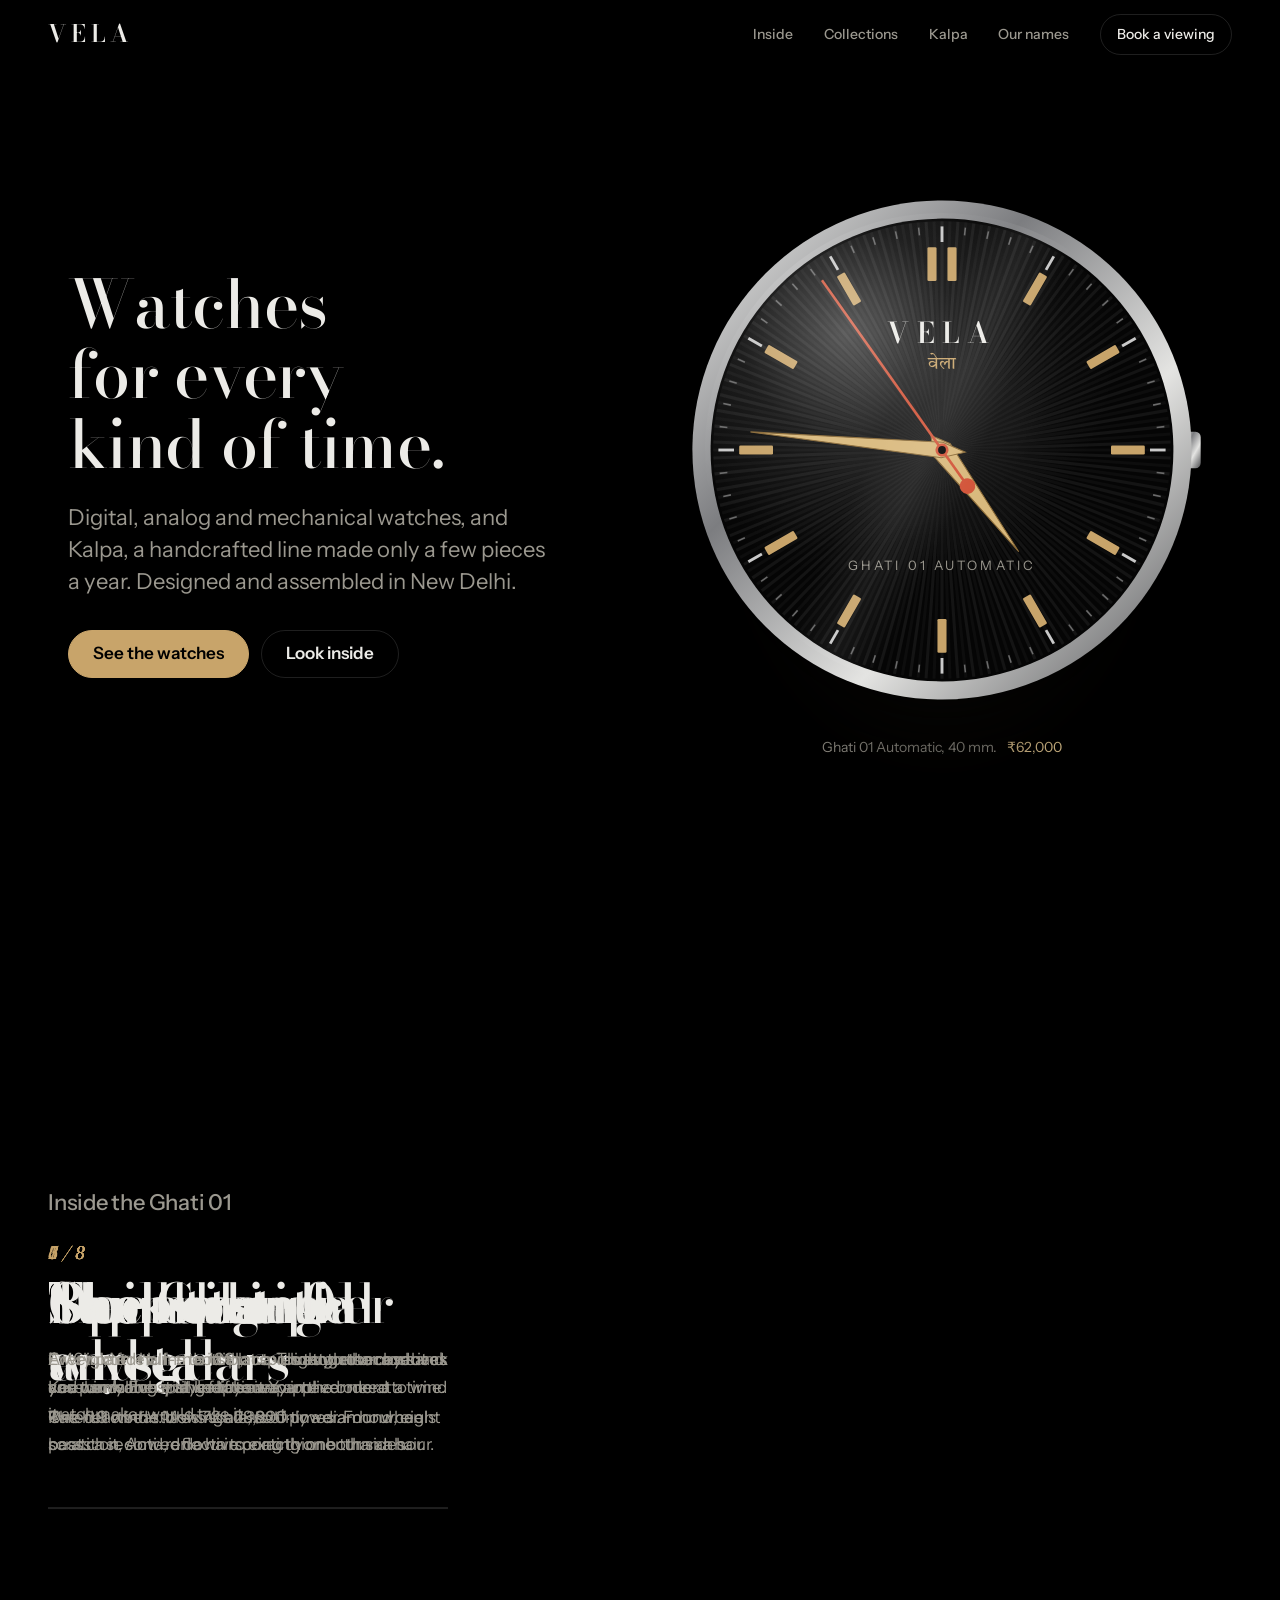
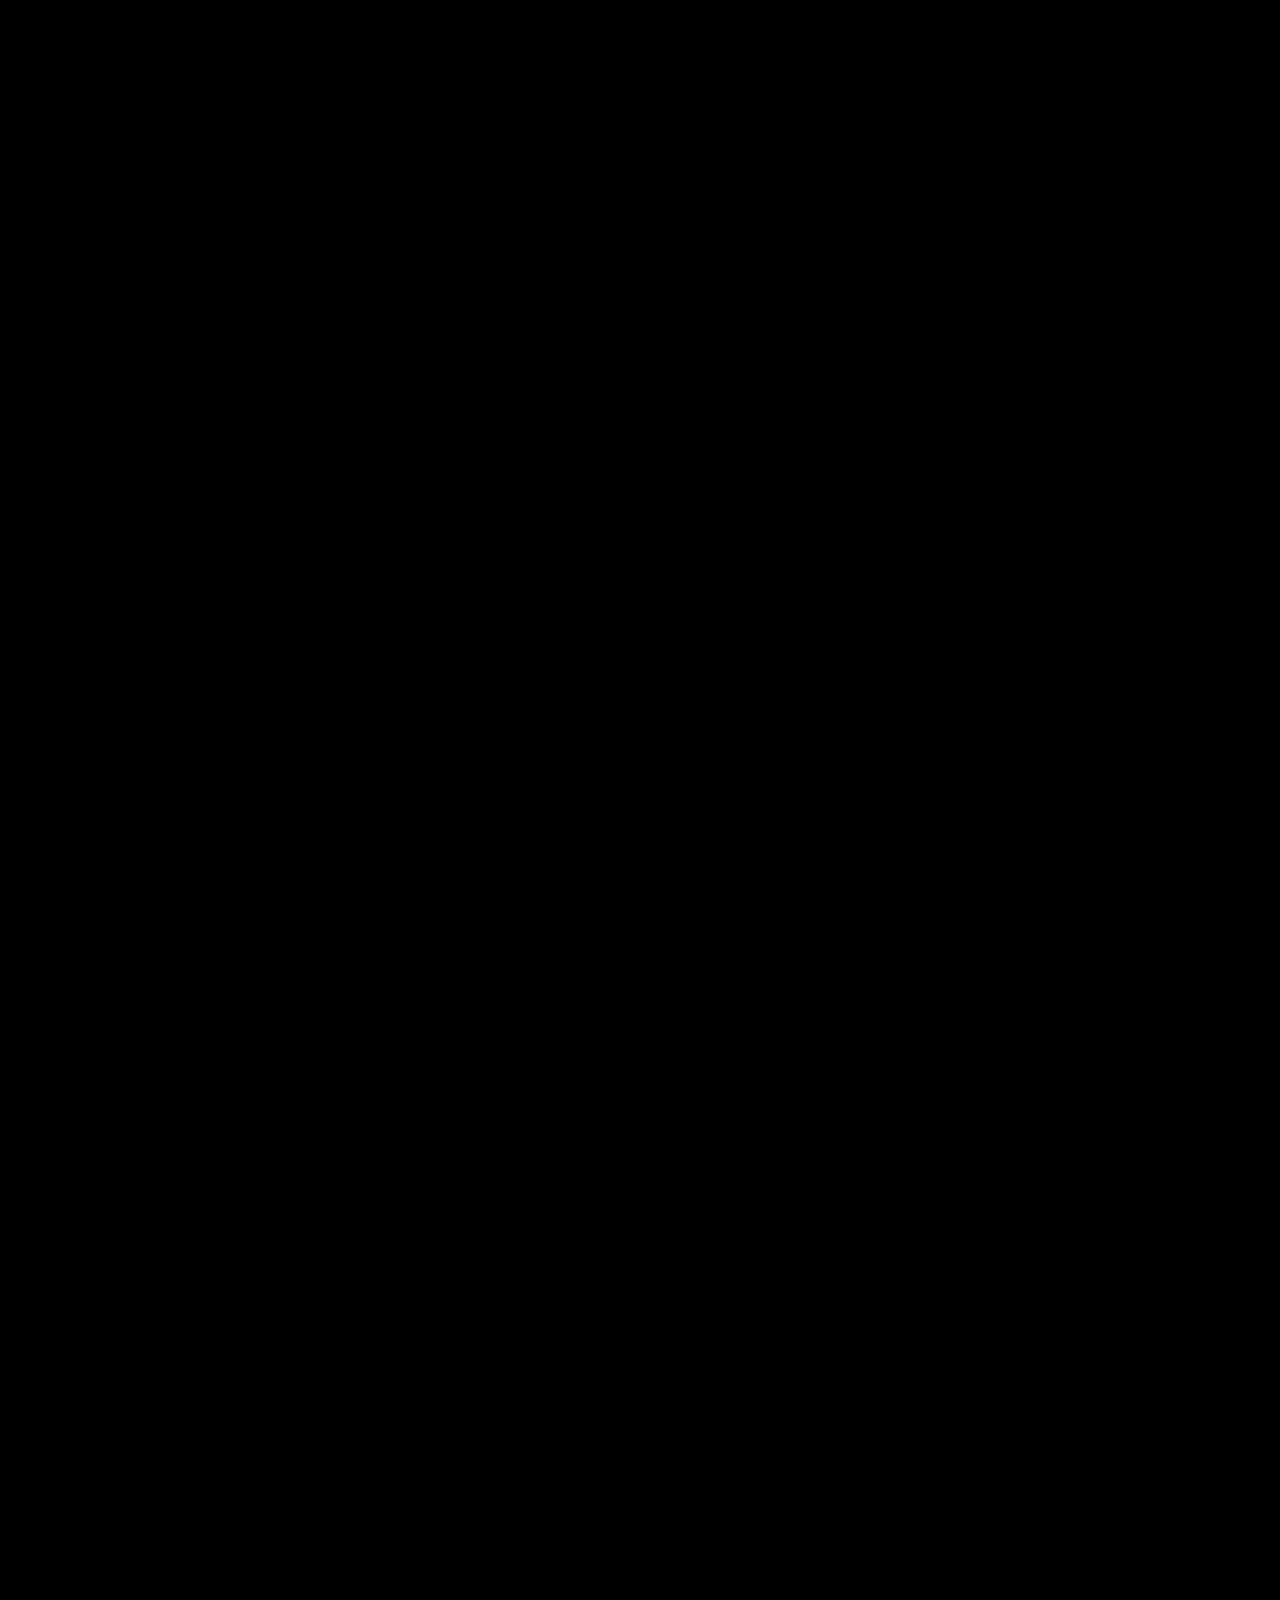
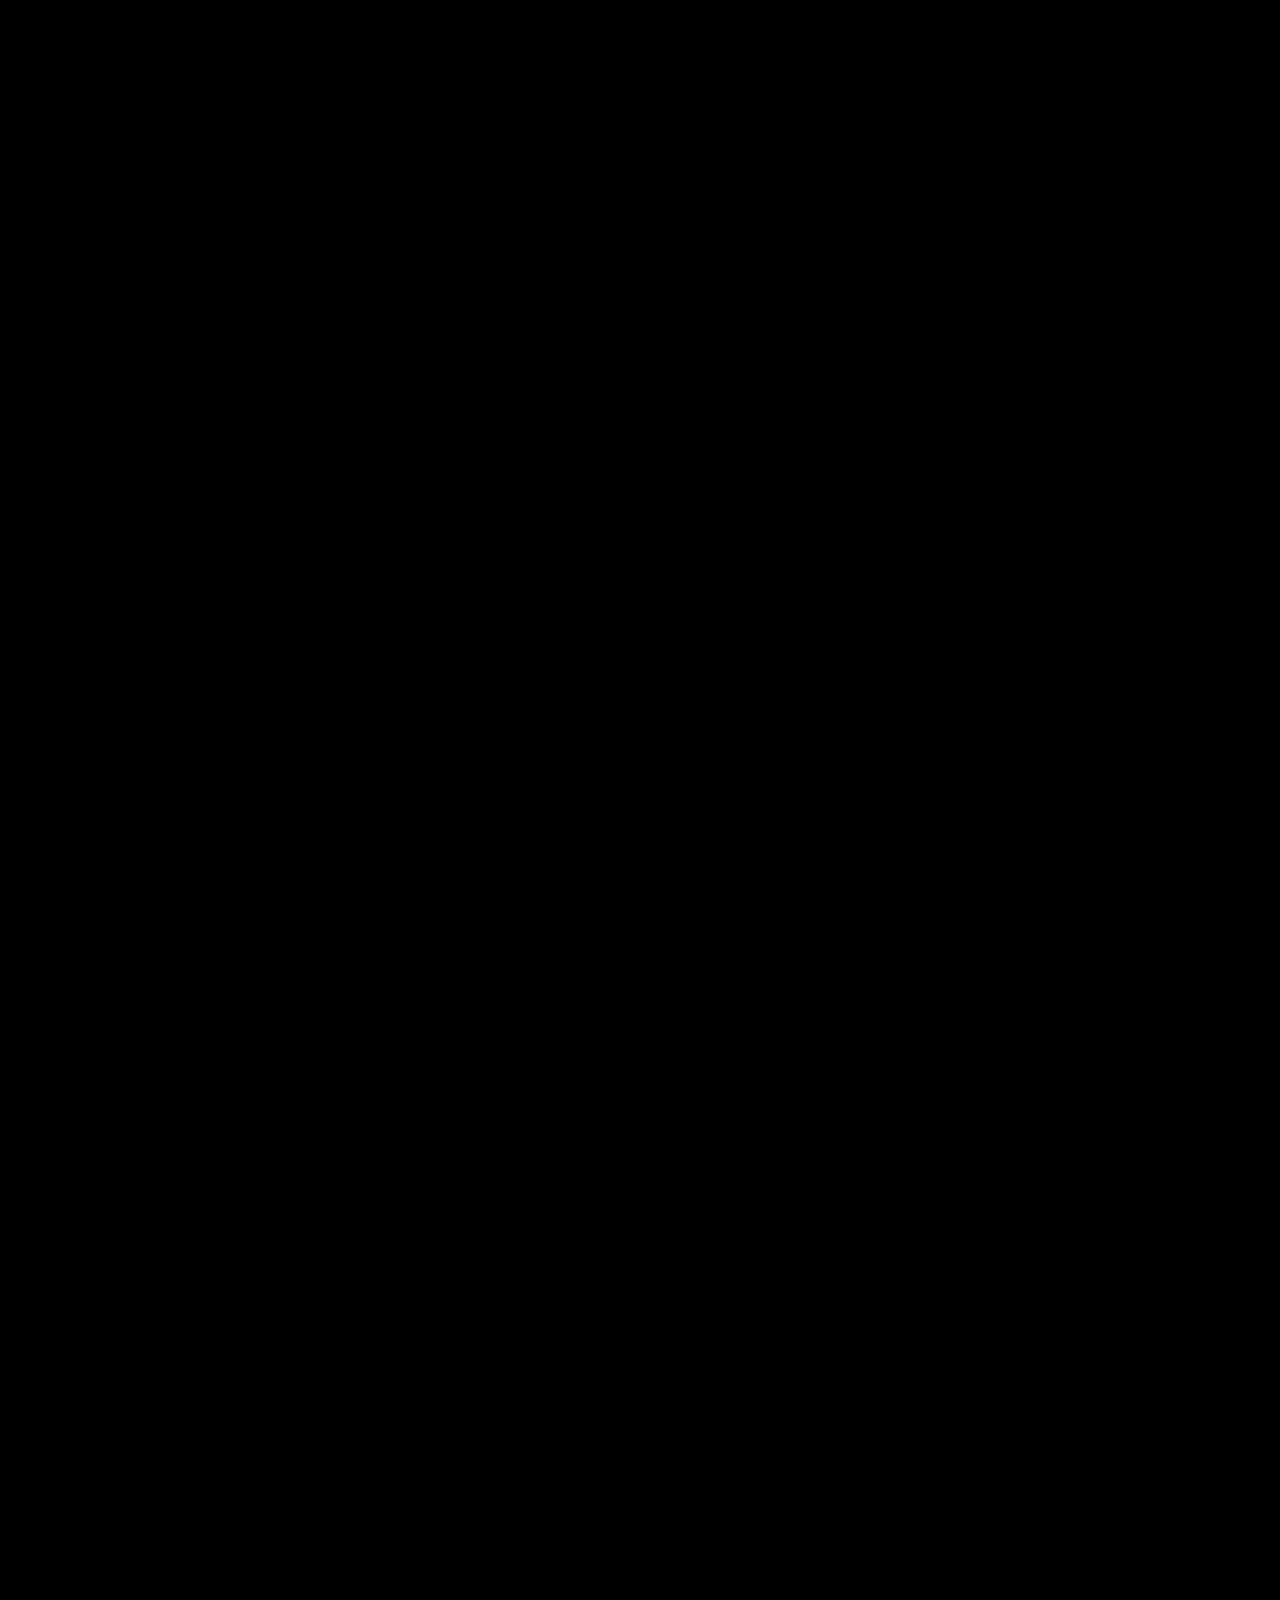
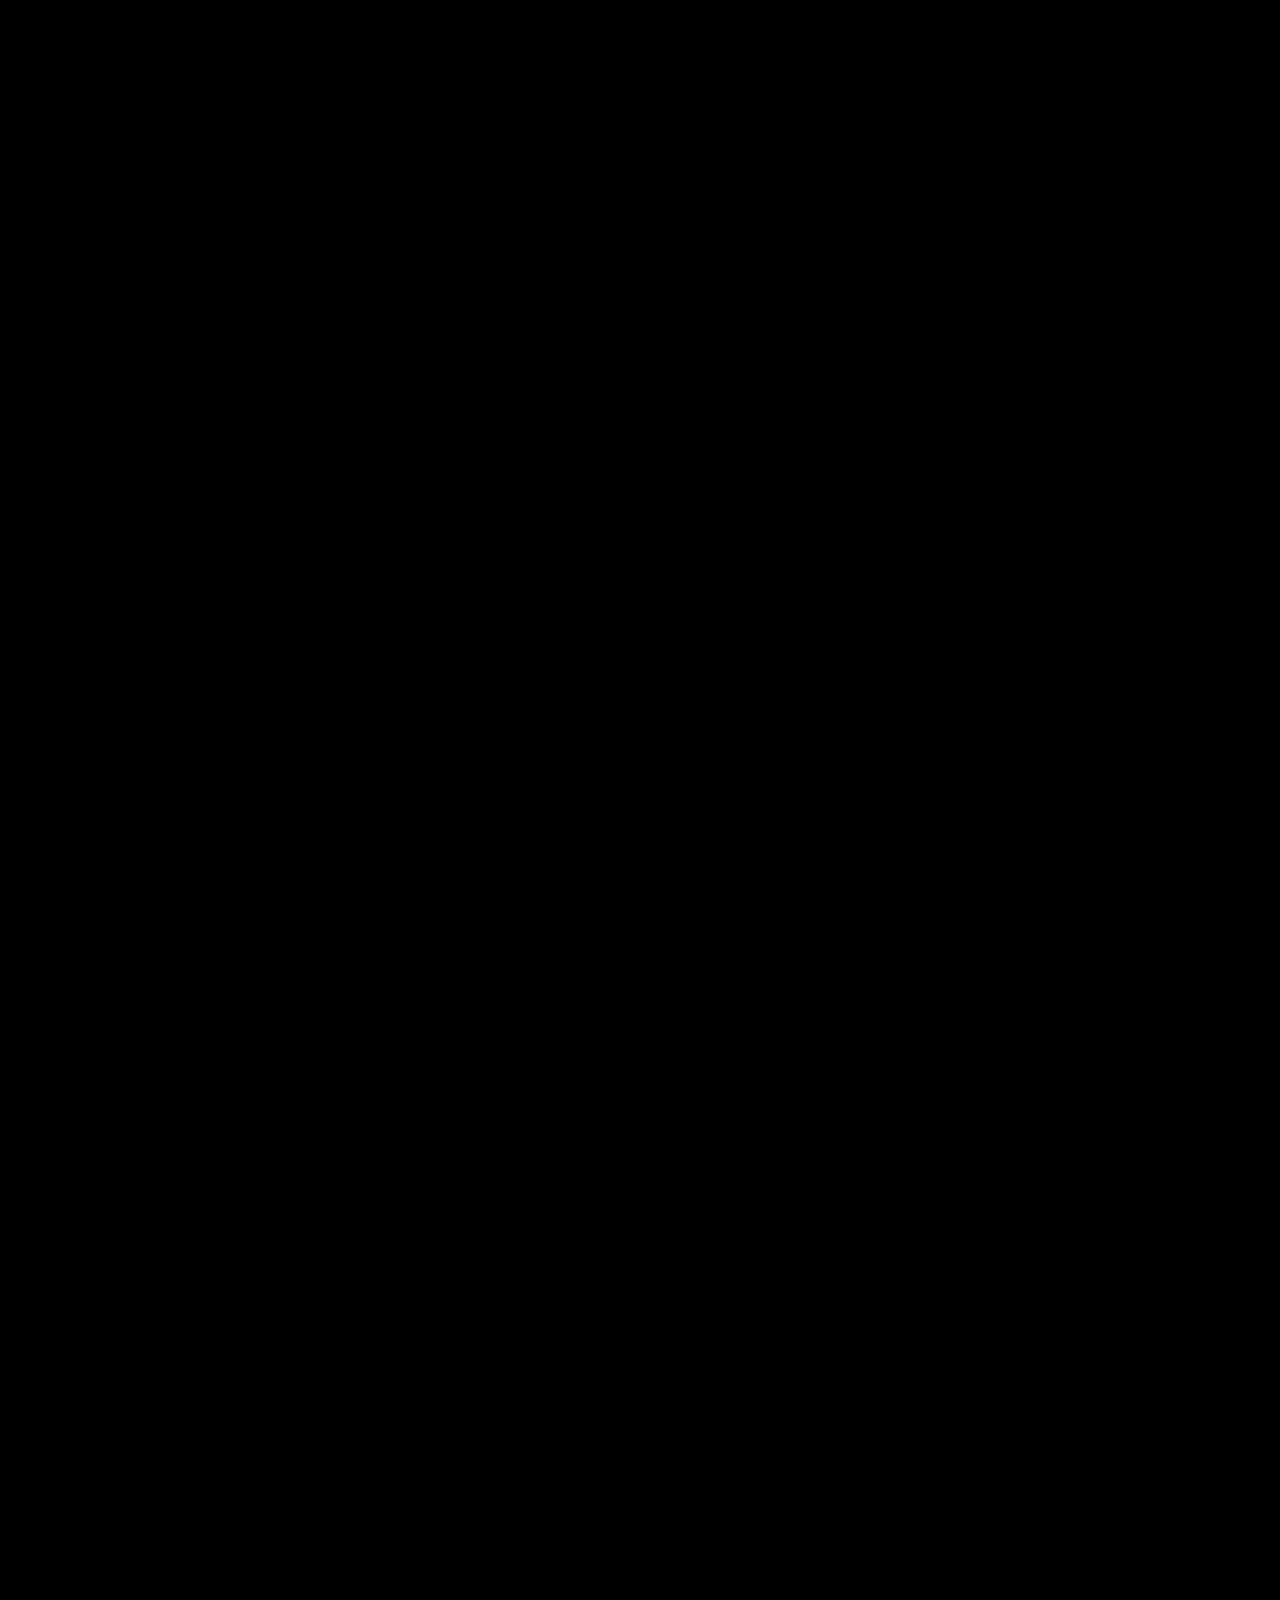
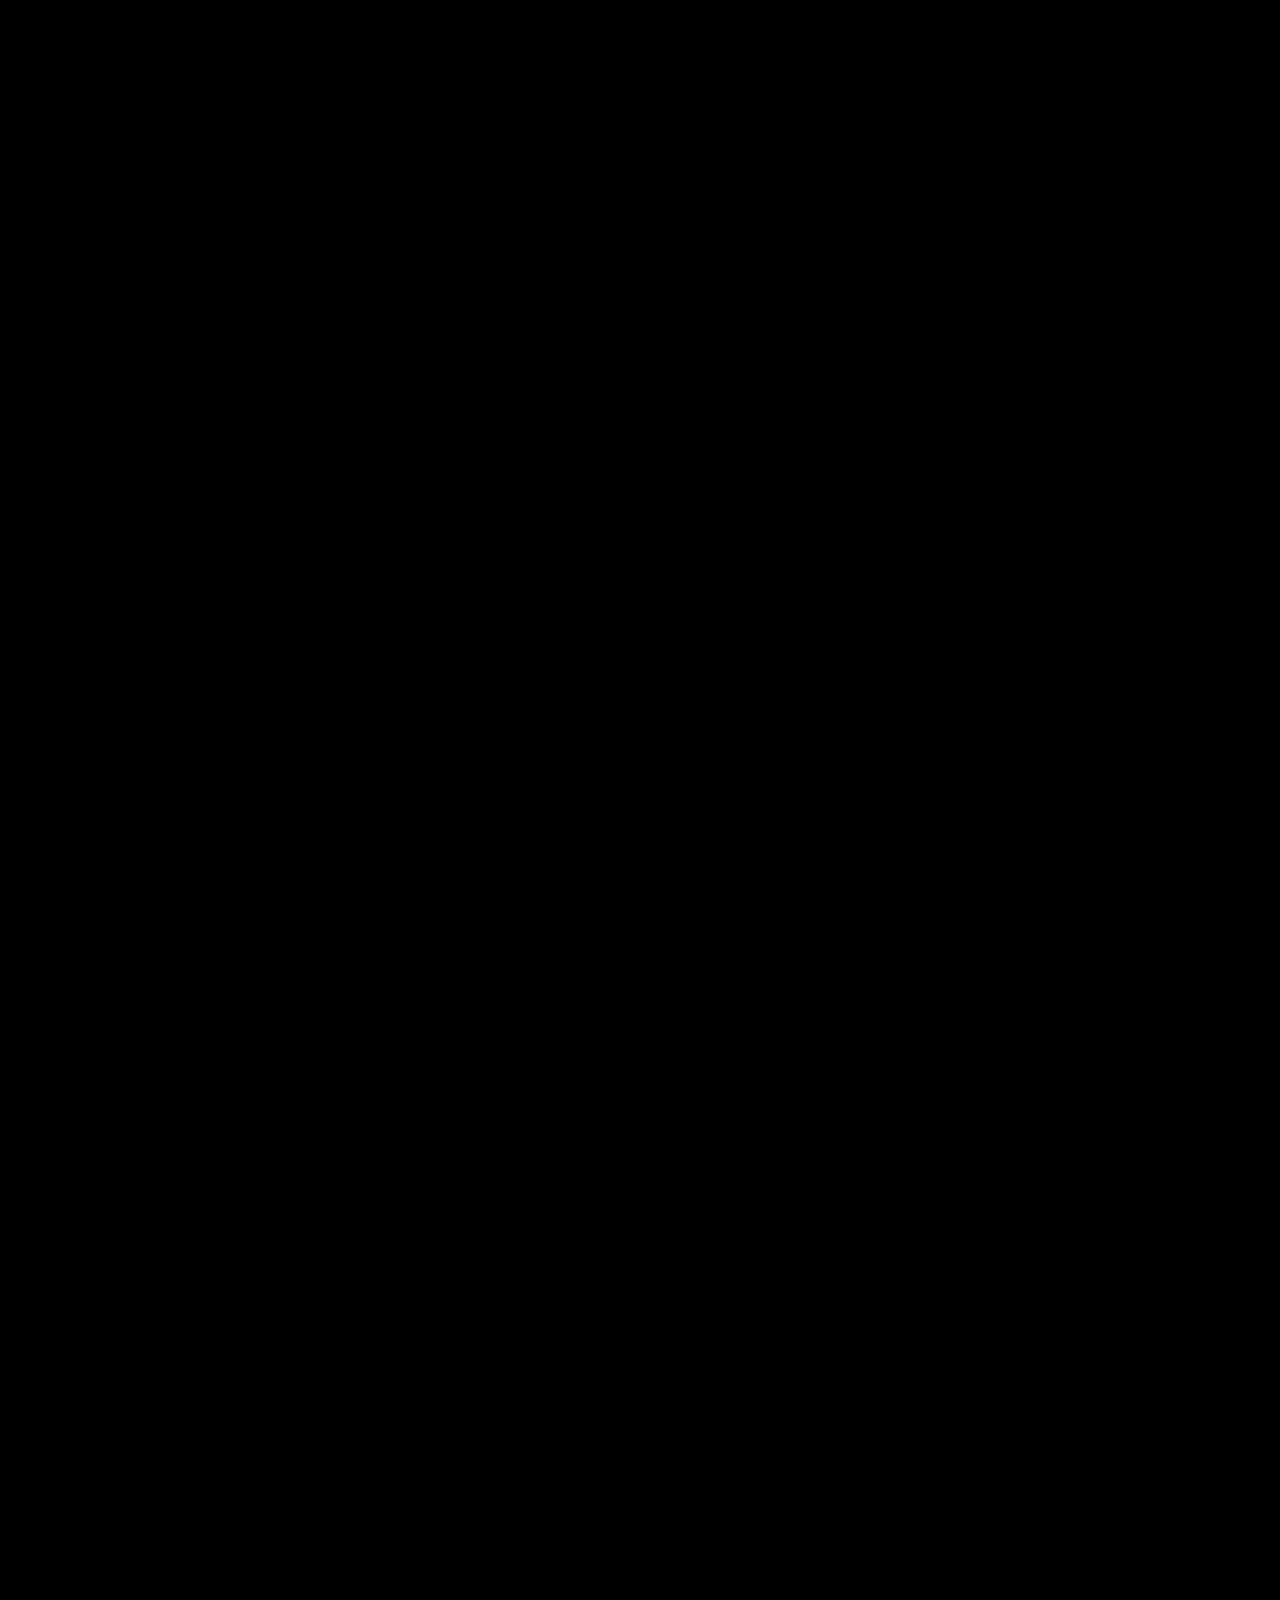
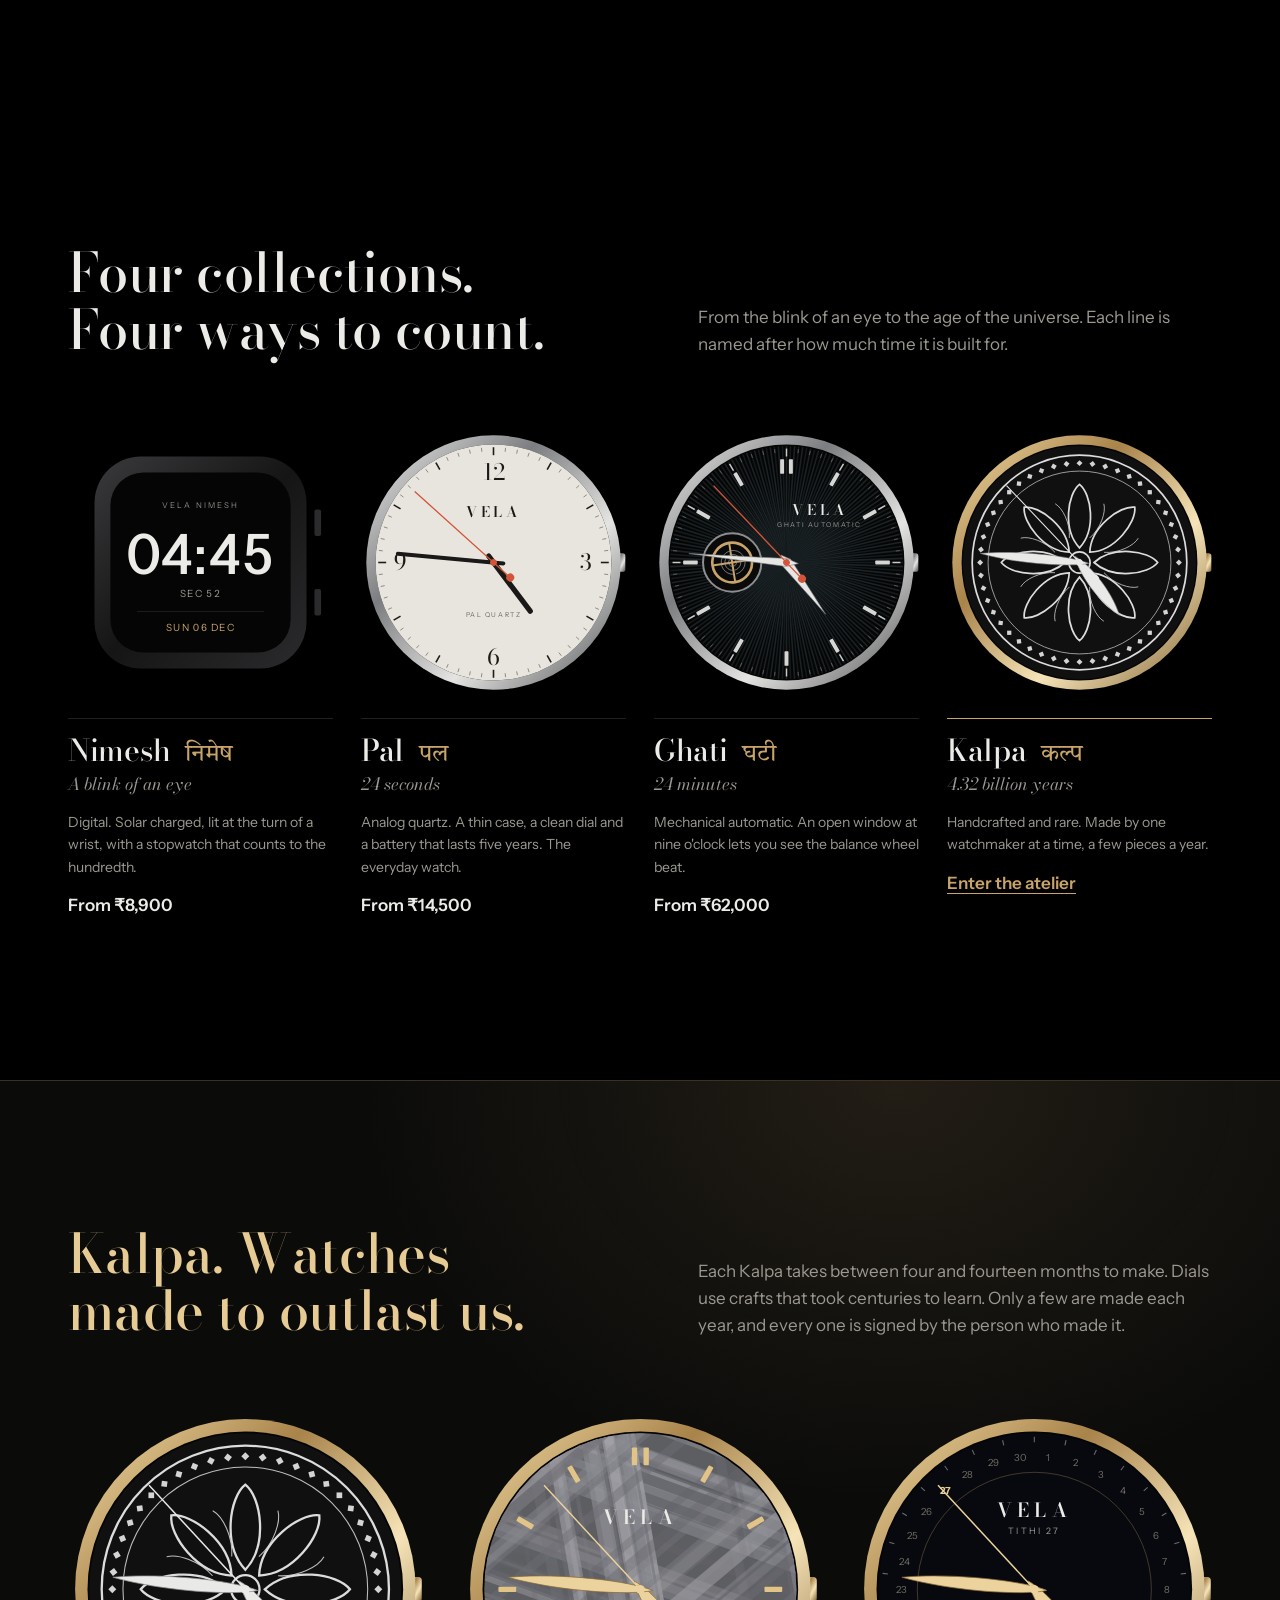
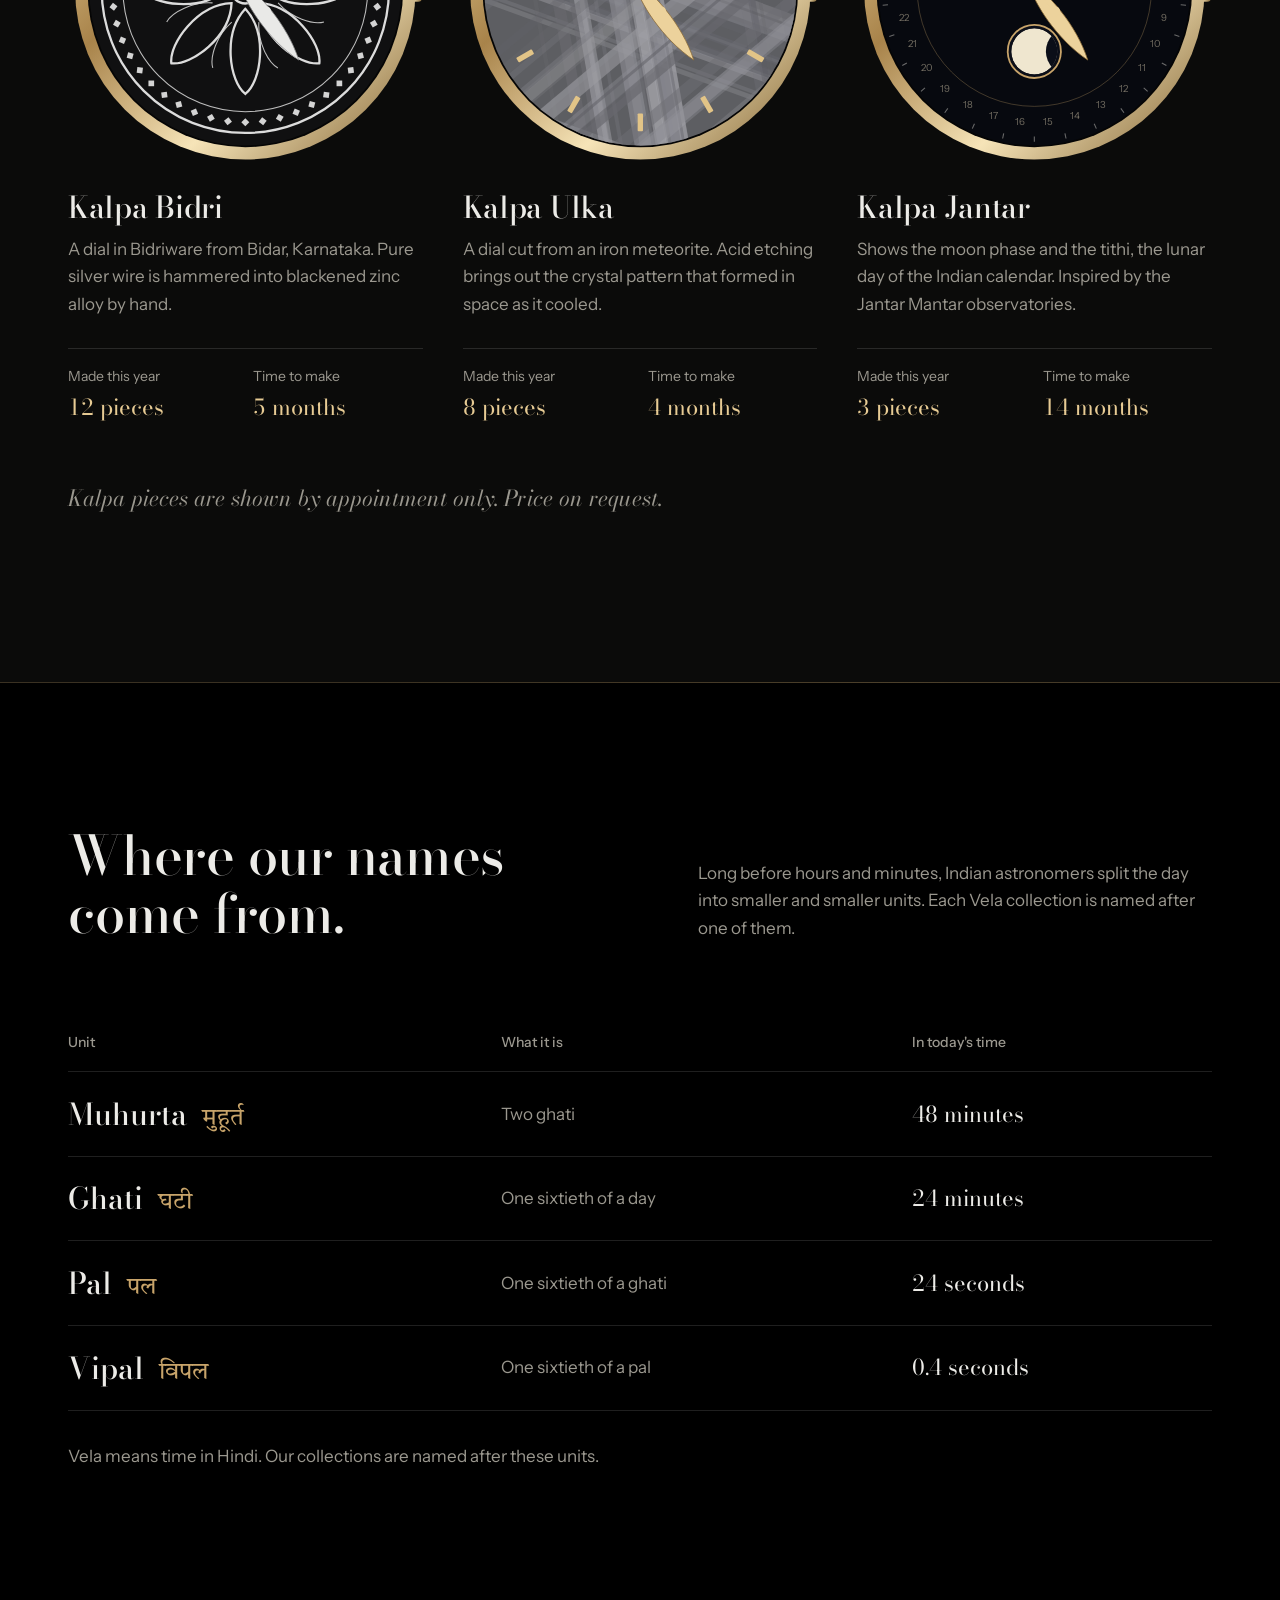
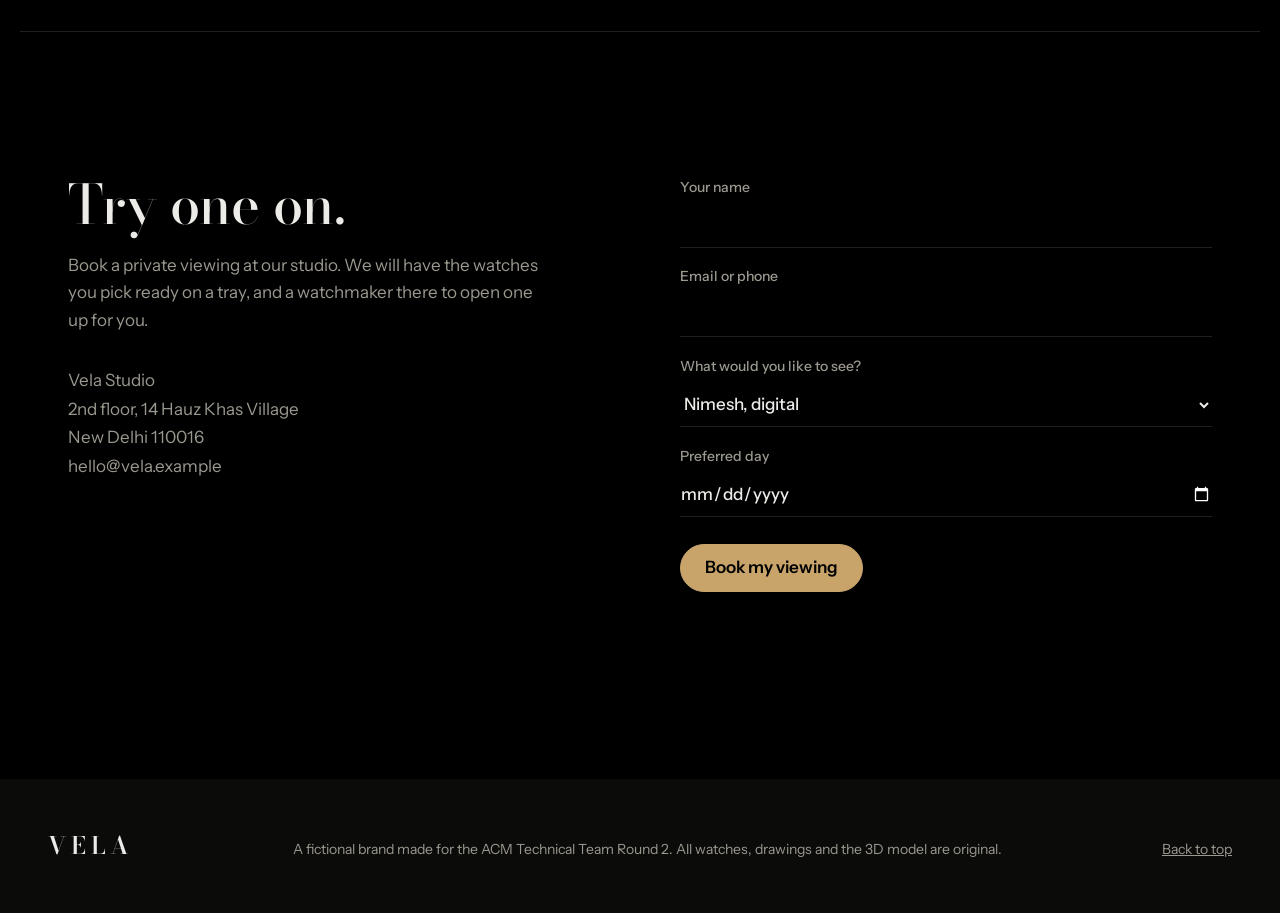
==== commit 20417d36: "Rename brand to Vela, replace wipe hero with cursor tilt, dive bezel Co-Authored-By: Claude Opus 5.5" ====
--- a/index.html
+++ b/index.html
@@ -3,8 +3,8 @@
 <head>
   <meta charset="utf-8">
   <meta name="viewport" content="width=device-width, initial-scale=1">
-  <title>Pahar | Watches measured the Indian way</title>
-  <meta name="description" content="Pahar makes digital, analog and mechanical watches, and a handcrafted Kalpa line, named after India's old units of time.">
+  <title>Vela | Watches made in India</title>
+  <meta name="description" content="Vela makes digital, analog and mechanical watches, and Kalpa, a rare handcrafted line.">
   <meta name="theme-color" content="#000000">
   <link rel="icon" href="assets/favicon.svg" type="image/svg+xml">
   <link rel="preconnect" href="https://fonts.googleapis.com">
@@ -16,23 +16,23 @@
   <a class="skip" href="#main">Skip to content</a>
 
   <header class="nav" id="top">
-    <a class="wordmark" href="#top" aria-label="Pahar home">Pahar</a>
+    <a class="wordmark" href="#top" aria-label="Vela home">Vela</a>
     <button class="nav-toggle" aria-expanded="false" aria-controls="nav-links">Menu</button>
     <nav id="nav-links" class="nav-links" aria-label="Main">
       <a href="#inside">Inside</a>
       <a href="#collections">Collections</a>
       <a href="#kalpa">Kalpa</a>
-      <a href="#time">Our time</a>
+      <a href="#time">Our names</a>
       <a class="nav-cta" href="#visit">Book a viewing</a>
     </nav>
   </header>
 
   <main id="main">
-    <!-- HERO: a live dial under a fogged sapphire crystal. Wipe it to read the time. -->
+    <!-- HERO: a live watch that tilts toward your cursor, with a moving glint -->
     <section class="hero" aria-labelledby="hero-title">
       <div class="hero-copy">
-        <h1 id="hero-title" class="hero-title">India measured time in pahar. So do we.</h1>
-        <p class="hero-sub">Digital, analog and mechanical watches, and a handcrafted line made a few pieces a year. Each one is named after an old Indian unit of time.</p>
+        <h1 id="hero-title" class="hero-title">Watches for every kind of time.</h1>
+        <p class="hero-sub">Digital, analog and mechanical watches, and Kalpa, a handcrafted line made only a few pieces a year. Designed and assembled in New Delhi.</p>
         <div class="hero-actions">
           <a class="btn btn-solid" href="#collections">See the watches</a>
           <a class="btn btn-line" href="#inside">Look inside</a>
@@ -40,15 +40,13 @@
       </div>
 
       <div class="hero-watch">
-        <figure class="crystal">
-          <div class="dial" data-face="hero" role="img" aria-label="A Pahar watch dial showing the current time"></div>
-          <canvas class="fog" aria-hidden="true"></canvas>
-          <p class="wipe-hint" aria-hidden="true">Breathe on it. Wipe it.</p>
+        <figure class="tilt">
+          <div class="tilt-body">
+            <div class="dial" data-face="hero" role="img" aria-label="A Vela Ghati 01 dial showing the current time"></div>
+            <span class="glint" aria-hidden="true"></span>
+          </div>
         </figure>
-        <p class="now" aria-live="off">
-          <span class="now-label">Right now, counted from sunrise at 6 am</span>
-          <span class="now-value"><span class="u" data-unit="pahar">Pahar 3</span><span class="u" data-unit="ghati">Ghati 12</span><span class="u" data-unit="pal">Pal 40</span></span>
-        </p>
+        <p class="hero-caption">Ghati 01 Automatic, 40 mm. <span>₹62,000</span></p>
       </div>
     </section>
 
@@ -194,8 +192,8 @@
     <!-- OUR TIME: the units the brand is built on -->
     <section class="time" id="time" aria-labelledby="time-title">
       <div class="section-head">
-        <h2 id="time-title">Before hours and minutes, there was this.</h2>
-        <p>Long before clocks, Indian astronomers split the day from sunrise to sunrise. We built a watch company on their numbers.</p>
+        <h2 id="time-title">Where our names come from.</h2>
+        <p>Long before hours and minutes, Indian astronomers split the day into smaller and smaller units. Each Vela collection is named after one of them.</p>
       </div>
 
       <div class="ladder-wrap">
@@ -204,7 +202,6 @@
             <tr><th scope="col">Unit</th><th scope="col">What it is</th><th scope="col">In today's time</th></tr>
           </thead>
           <tbody>
-            <tr><th scope="row">Pahar <span class="deva" lang="hi">पहर</span></th><td>One eighth of a day</td><td>3 hours</td></tr>
             <tr><th scope="row">Muhurta <span class="deva" lang="hi">मुहूर्त</span></th><td>Two ghati</td><td>48 minutes</td></tr>
             <tr><th scope="row">Ghati <span class="deva" lang="hi">घटी</span></th><td>One sixtieth of a day</td><td>24 minutes</td></tr>
             <tr><th scope="row">Pal <span class="deva" lang="hi">पल</span></th><td>One sixtieth of a ghati</td><td>24 seconds</td></tr>
@@ -212,7 +209,7 @@
           </tbody>
         </table>
       </div>
-      <p class="time-note">Every Pahar watch has a small second display, or a setting, that shows the time in pahar and ghati too.</p>
+      <p class="time-note">Vela means time in Hindi. Our collections are named after these units.</p>
     </section>
 
     <!-- VISIT: the call to action -->
@@ -221,10 +218,10 @@
         <h2 id="visit-title">Try one on.</h2>
         <p>Book a private viewing at our studio. We will have the watches you pick ready on a tray, and a watchmaker there to open one up for you.</p>
         <address>
-          Pahar Studio<br>
+          Vela Studio<br>
           2nd floor, 14 Hauz Khas Village<br>
           New Delhi 110016<br>
-          hello@pahar.example
+          hello@vela.example
         </address>
       </div>
 
@@ -254,13 +251,12 @@
   </main>
 
   <footer class="footer">
-    <p class="wordmark">Pahar</p>
+    <p class="wordmark">Vela</p>
     <p>A fictional brand made for the ACM Technical Team Round 2. All watches, drawings and the 3D model are original.</p>
     <a href="#top">Back to top</a>
   </footer>
 
   <script src="js/faces.js" defer></script>
-  <script src="js/fog.js" defer></script>
   <script src="js/main.js" defer></script>
 </body>
 </html>
--- a/css/style.css
+++ b/css/style.css
@@ -1,5 +1,5 @@
 /* =========================================================
-   PAHAR  |  brand tokens
+   VELA  |  brand tokens
    Layout: a black watch box. Each section is a tray on black
    velvet, with one watch or one idea in the middle of it.
    ========================================================= */
@@ -143,51 +143,47 @@
 
 .hero-watch { display: grid; justify-items: center; gap: 1.6rem; min-width: 0; }
 
-.crystal {
-  position: relative;
+.tilt {
   margin: 0;
   width: min(100%, 520px);
   aspect-ratio: 1;
+  perspective: 1200px;
+  position: relative;
 }
 /* a soft pool of light under the watch, like a display stand */
-.crystal::before {
+.tilt::before {
   content: "";
   position: absolute;
-  inset: 8% 8% -14%;
-  background: radial-gradient(closest-side, rgba(200, 164, 106, 0.18), transparent);
+  inset: 10% 10% -12%;
+  background: radial-gradient(closest-side, rgba(200, 164, 106, 0.2), transparent);
   filter: blur(30px);
   z-index: -1;
 }
-.dial, .dial svg { width: 100%; height: 100%; }
-.crystal .fog {
-  position: absolute;
-  inset: 0;
+.tilt-body {
+  position: relative;
   width: 100%;
   height: 100%;
-  clip-path: circle(44.5% at 50% 50%);
-  touch-action: pan-y;
-  cursor: grab;
-}
-.wipe-hint {
-  position: absolute;
-  left: 50%;
-  top: 70%;
-  transform: translateX(-50%) rotate(-3deg);
-  margin: 0;
-  font-family: var(--display);
-  font-style: italic;
-  font-size: var(--step-1);
-  color: #1a1a1a;
-  white-space: nowrap;
+  border-radius: 50%;
+  transform: rotateX(var(--rx, 0deg)) rotateY(var(--ry, 0deg));
+  transform-style: preserve-3d;
+  transition: transform 0.6s cubic-bezier(0.2, 0.7, 0.2, 1);
+  filter: drop-shadow(0 40px 50px rgba(0, 0, 0, 0.8));
+}
+.tilt.is-moving .tilt-body { transition: transform 0.12s linear; }
+.dial, .dial svg { width: 100%; height: 100%; }
+/* light from the window, sliding across the sapphire as the watch turns */
+.glint {
+  position: absolute;
+  inset: 4.5%;
+  border-radius: 50%;
   pointer-events: none;
-  transition: opacity 0.6s;
-}
-.wipe-hint.is-gone { opacity: 0; }
-
-.now { display: grid; justify-items: center; gap: 0.4rem; margin: 0; text-align: center; }
-.now-label { font-size: var(--step--1); color: var(--dim); }
-.now-value { display: flex; flex-wrap: wrap; justify-content: center; gap: 0.4rem 1.4rem; font-family: var(--display); font-size: var(--step-1); font-variant-numeric: tabular-nums; }
-.now-value .u { color: var(--brass-hi); }
+  background:
+    radial-gradient(circle at var(--gx, 30%) var(--gy, 25%), rgba(255, 255, 255, 0.28), rgba(255, 255, 255, 0.06) 22%, transparent 45%),
+    linear-gradient(115deg, transparent 40%, rgba(255, 255, 255, 0.07) 48%, transparent 56%);
+  mix-blend-mode: screen;
+}
+.hero-caption { margin: 0; color: var(--dim); font-size: var(--step--1); }
+.hero-caption span { color: var(--brass-hi); margin-left: 0.4rem; }
 
 /* ---------- live faces: shared svg styles ---------- */
 .face .tk { stroke: #6b6b6b; stroke-width: 1.2; }
@@ -428,7 +424,7 @@
 @media (max-width: 900px) {
   .hero { grid-template-columns: 1fr; padding-top: 6rem; min-height: 0; }
   .hero-watch { order: -1; }
-  .crystal { width: min(100%, 420px); }
+  .tilt { width: min(100%, 420px); }
   .section-head, .visit { grid-template-columns: 1fr; }
   .pieces { grid-template-columns: 1fr; max-width: 30rem; }
 }
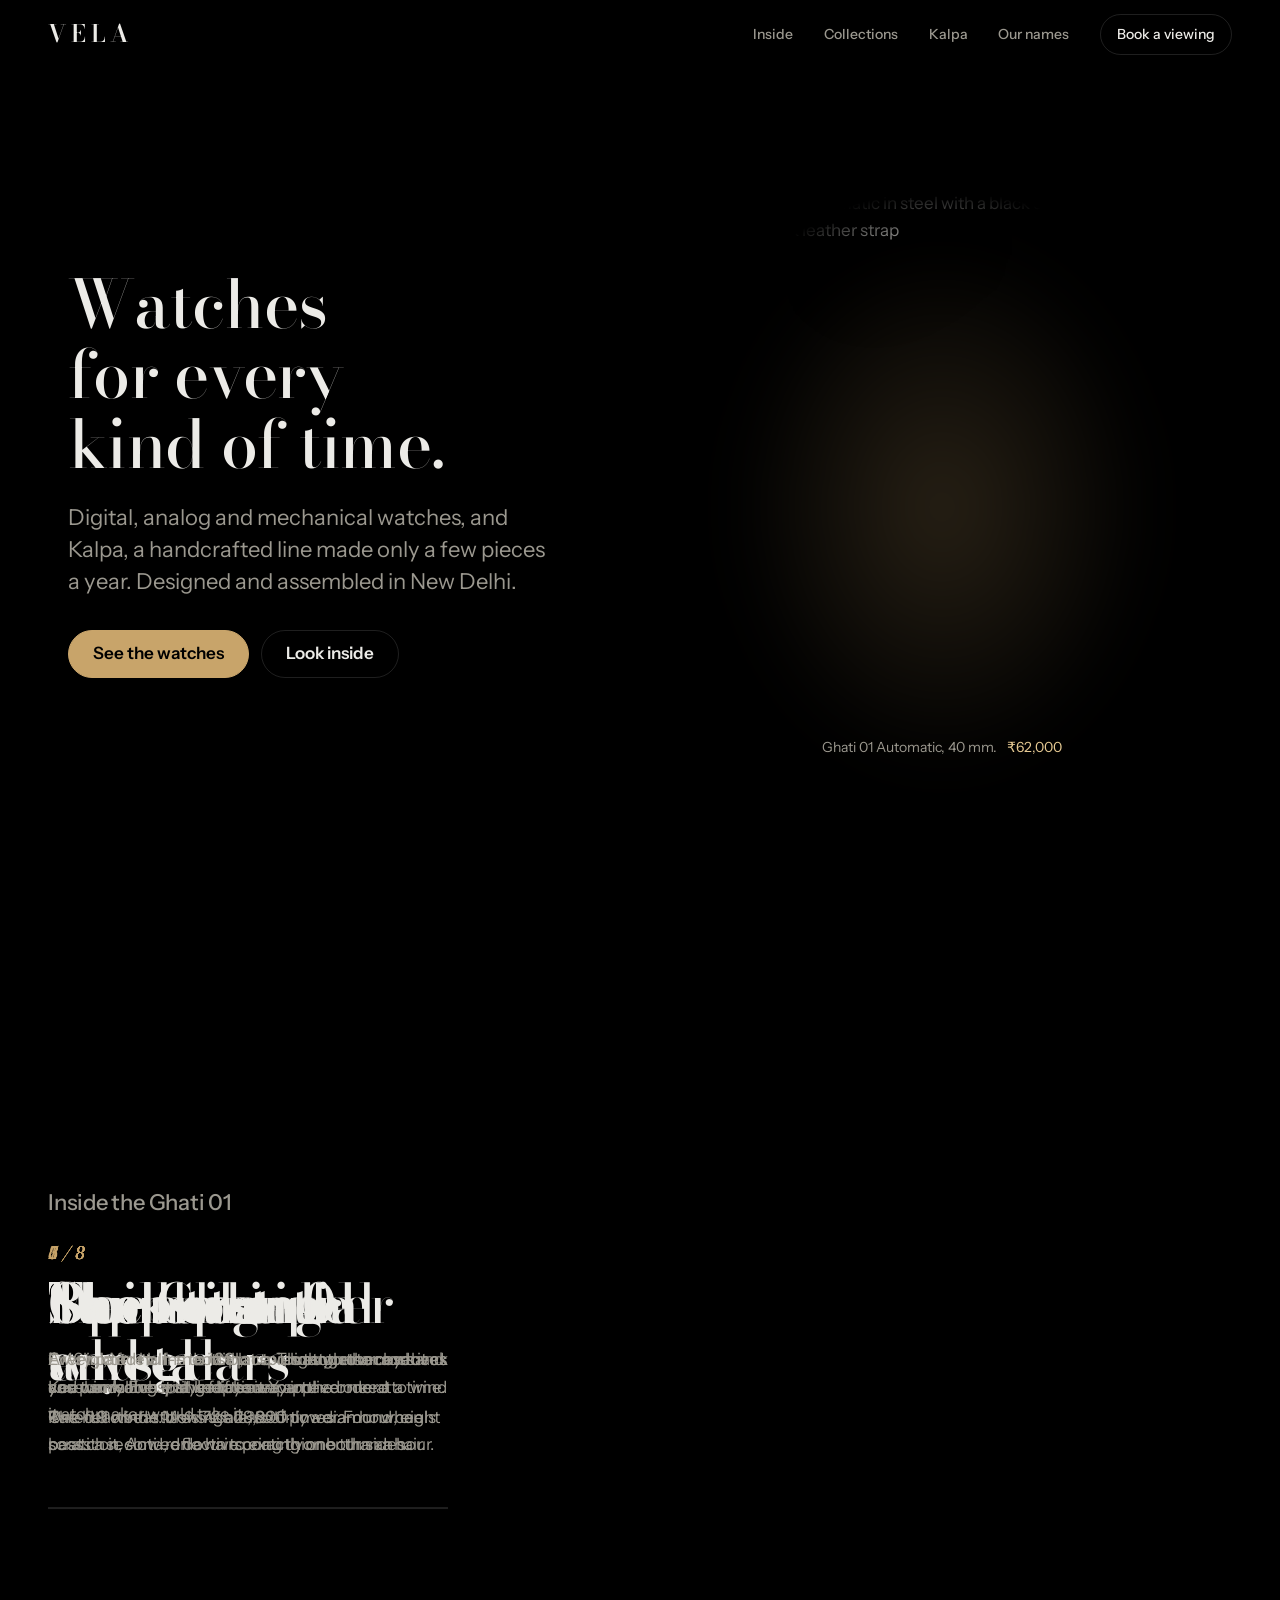
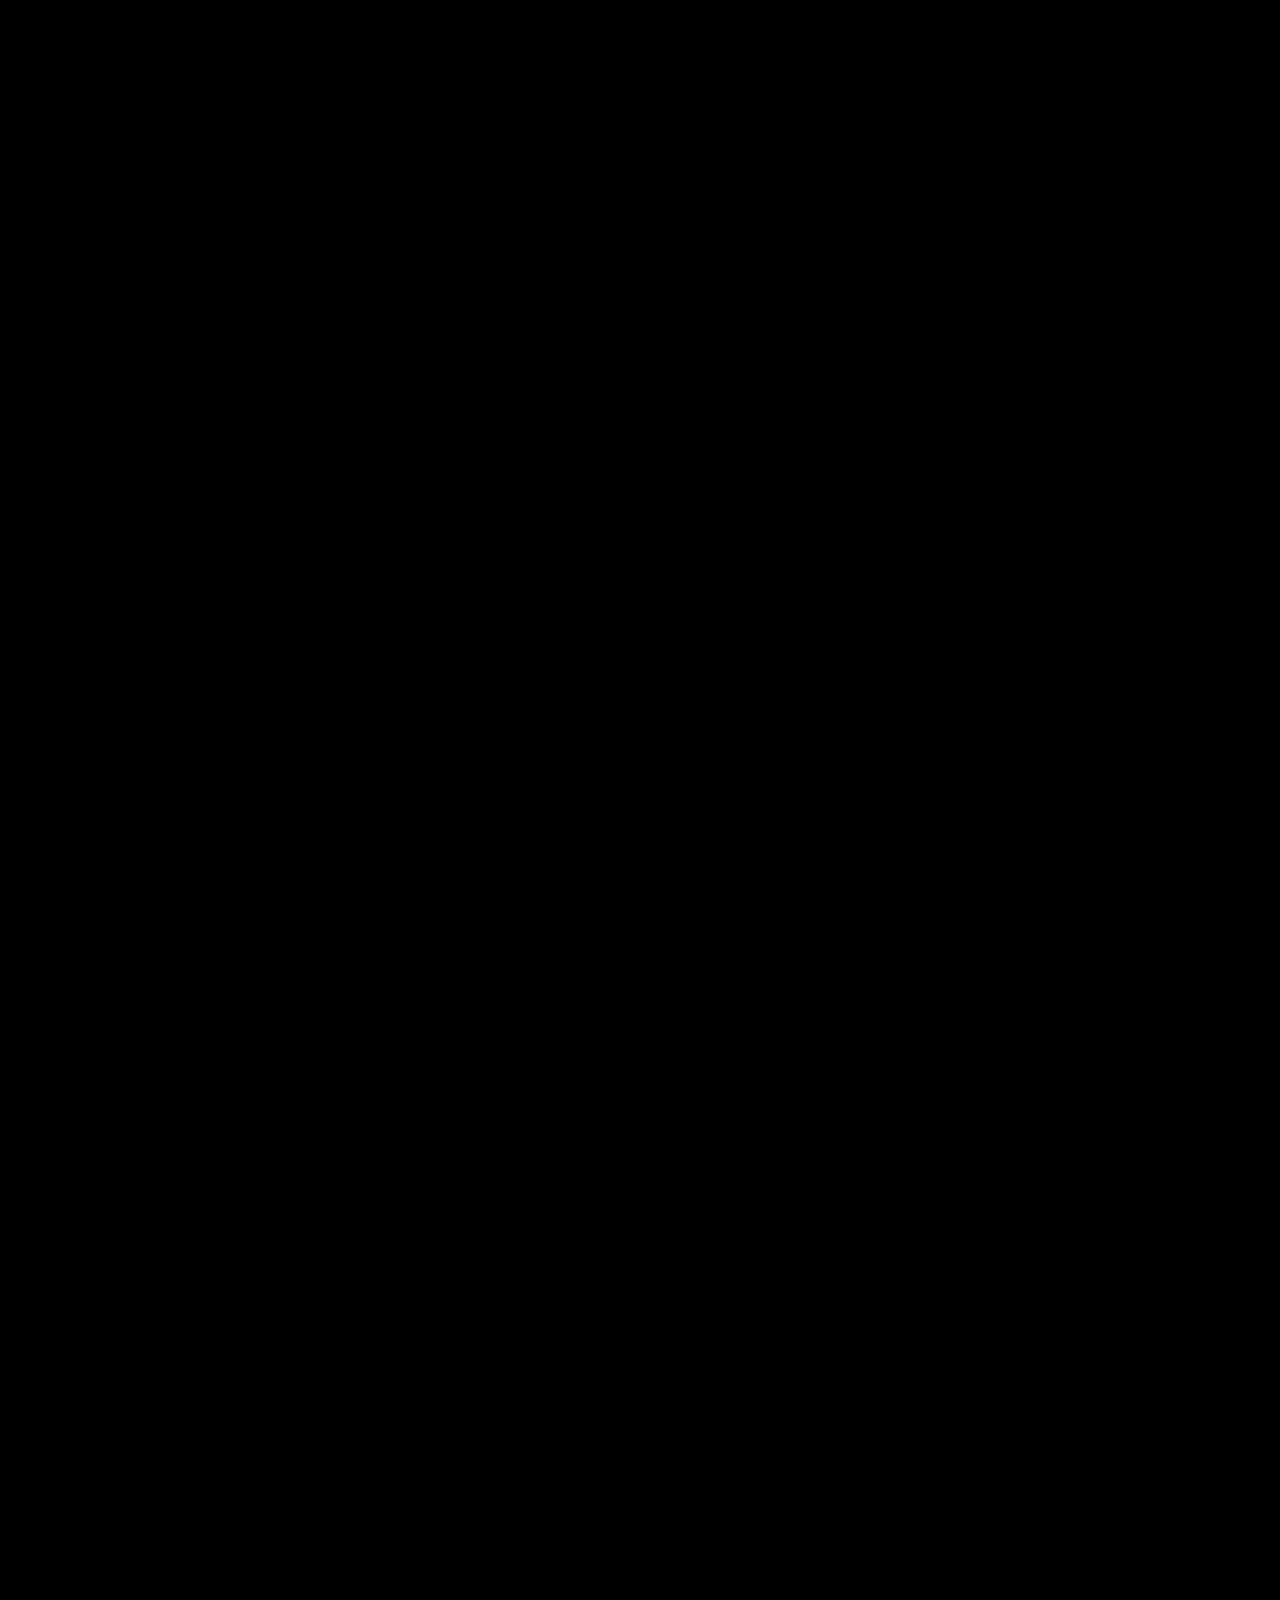
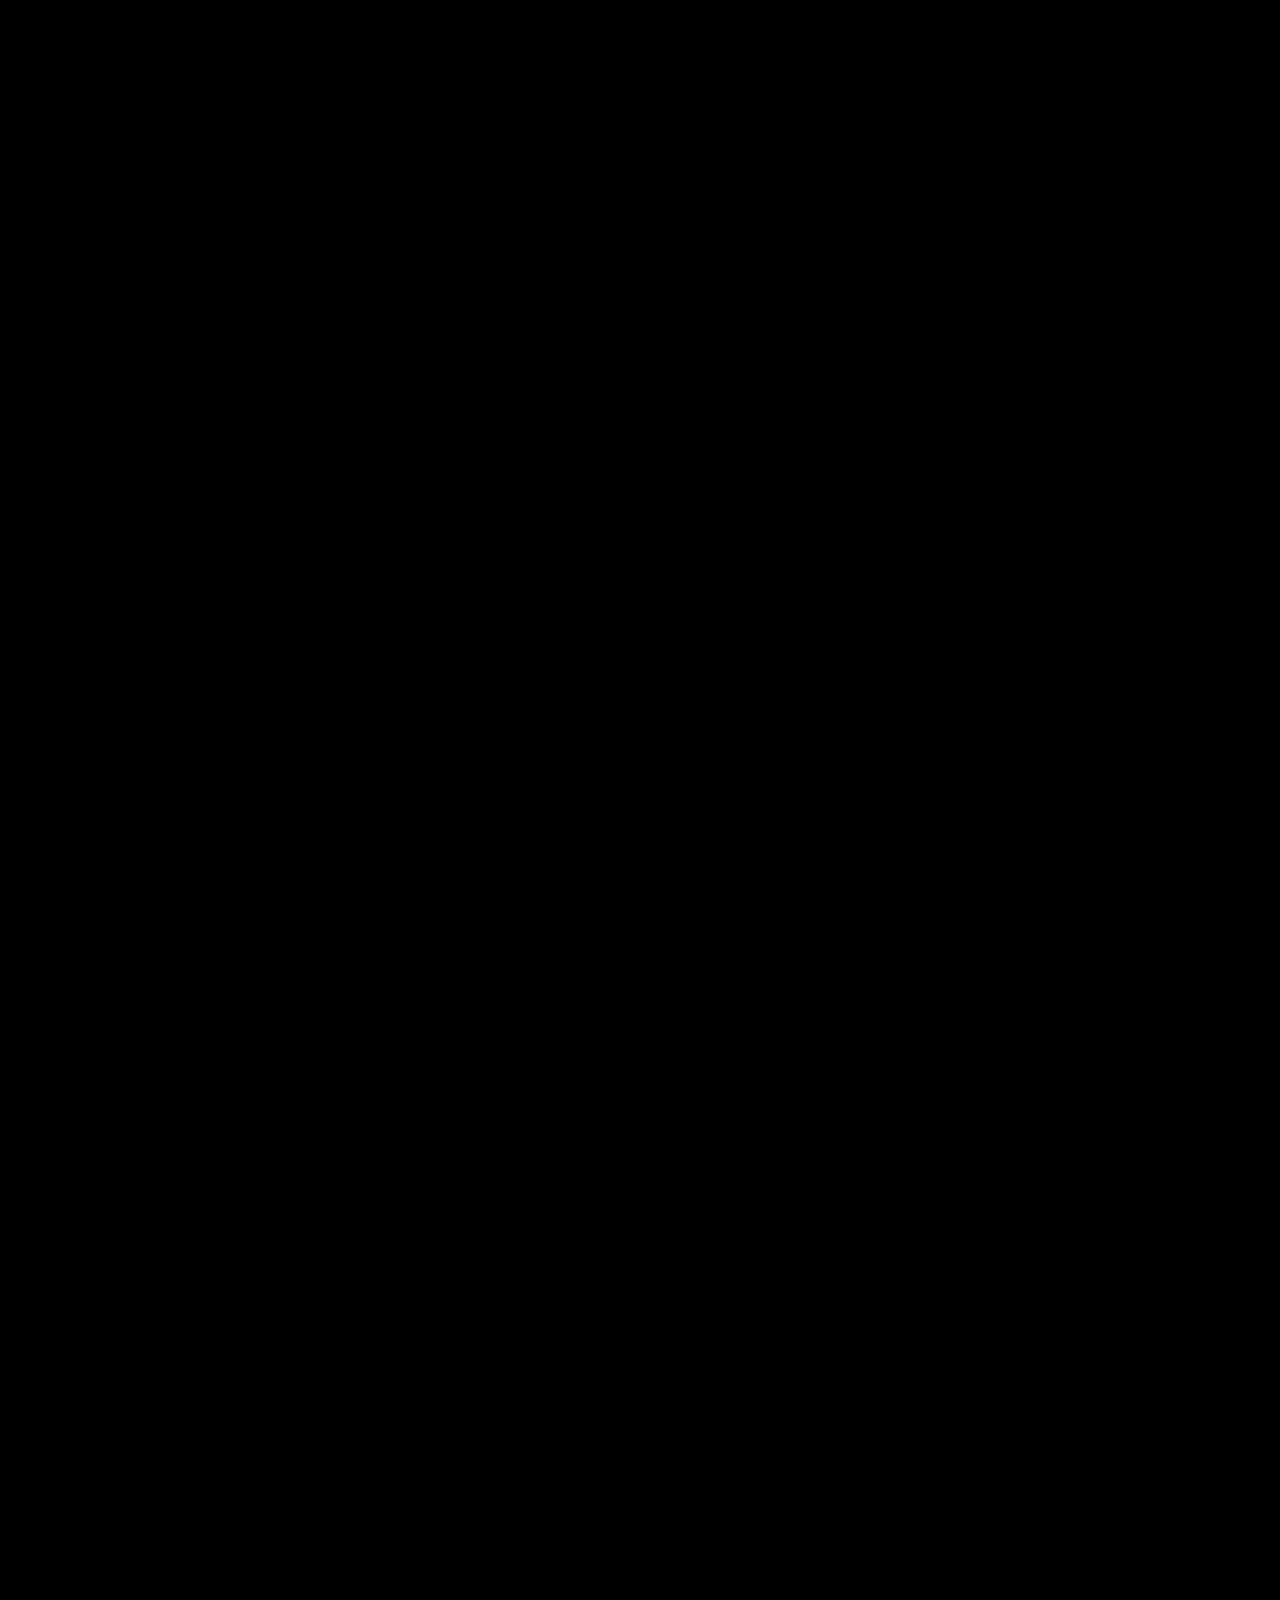
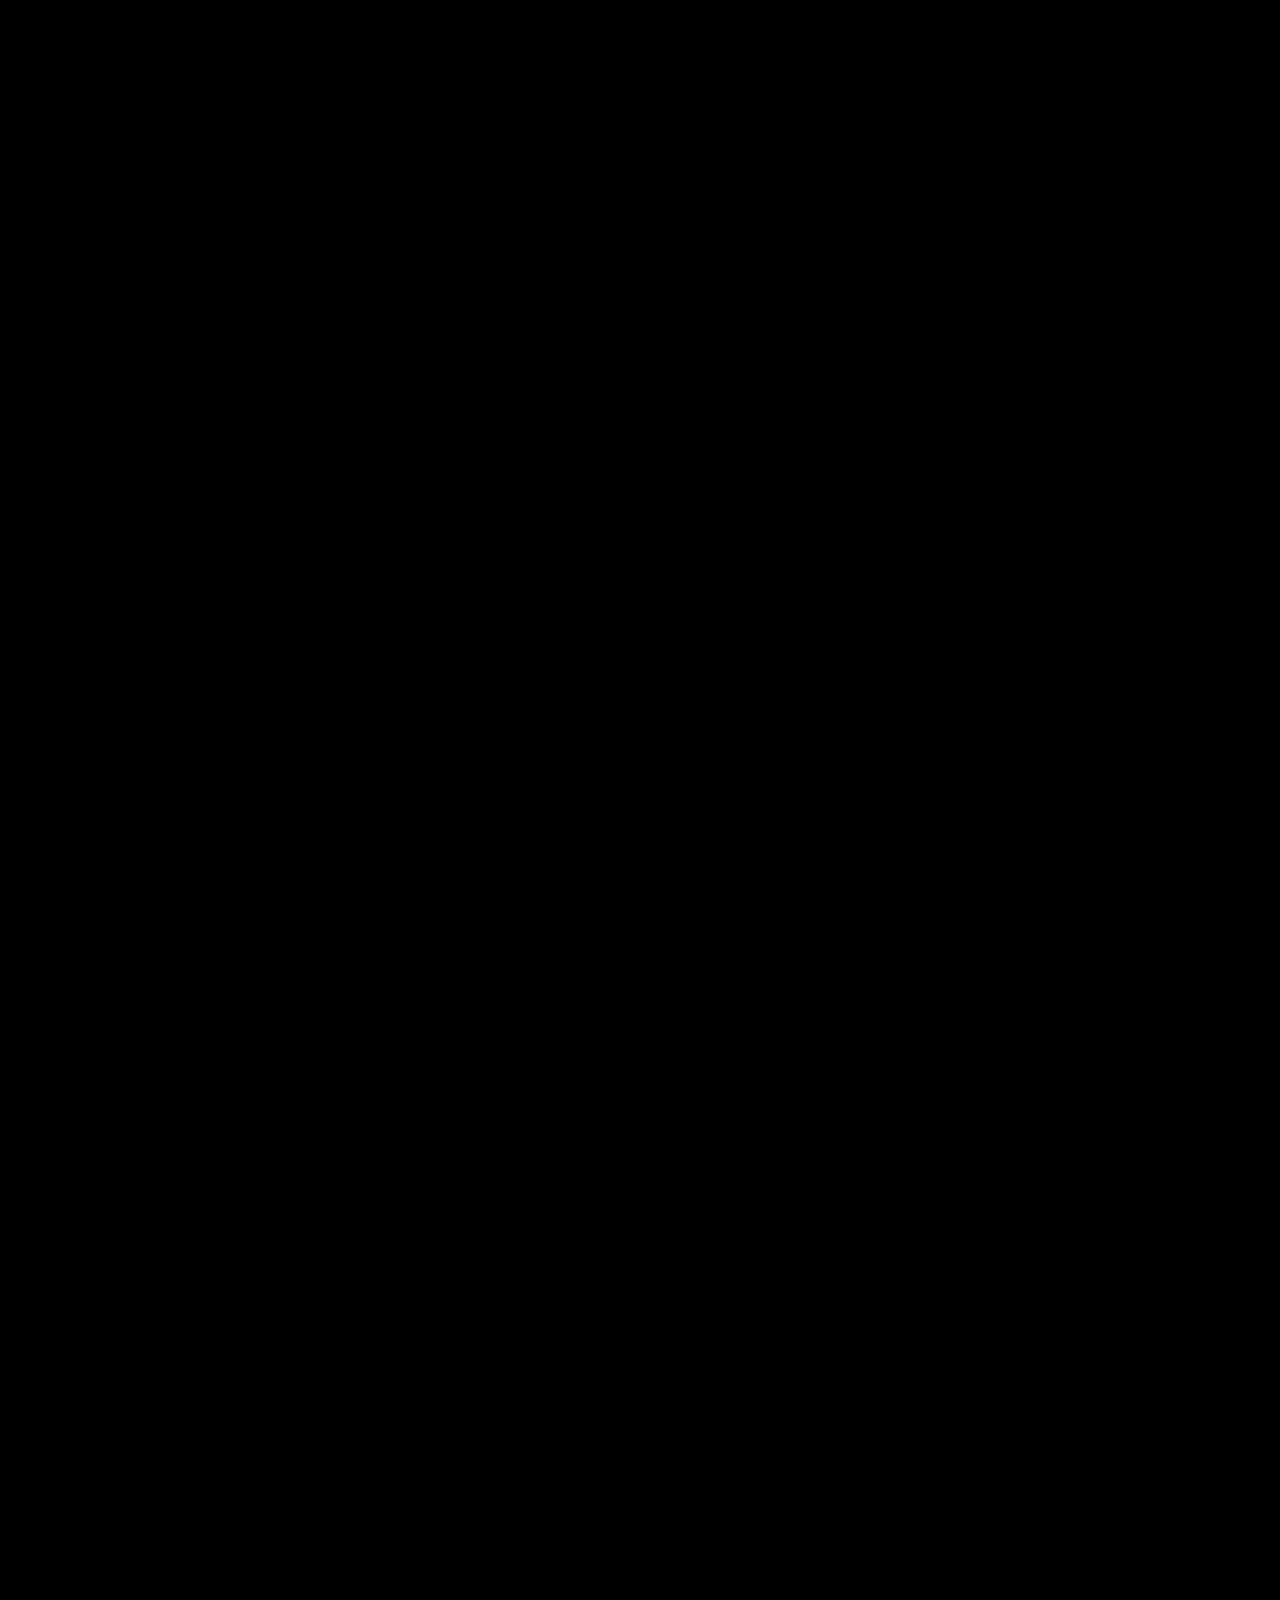
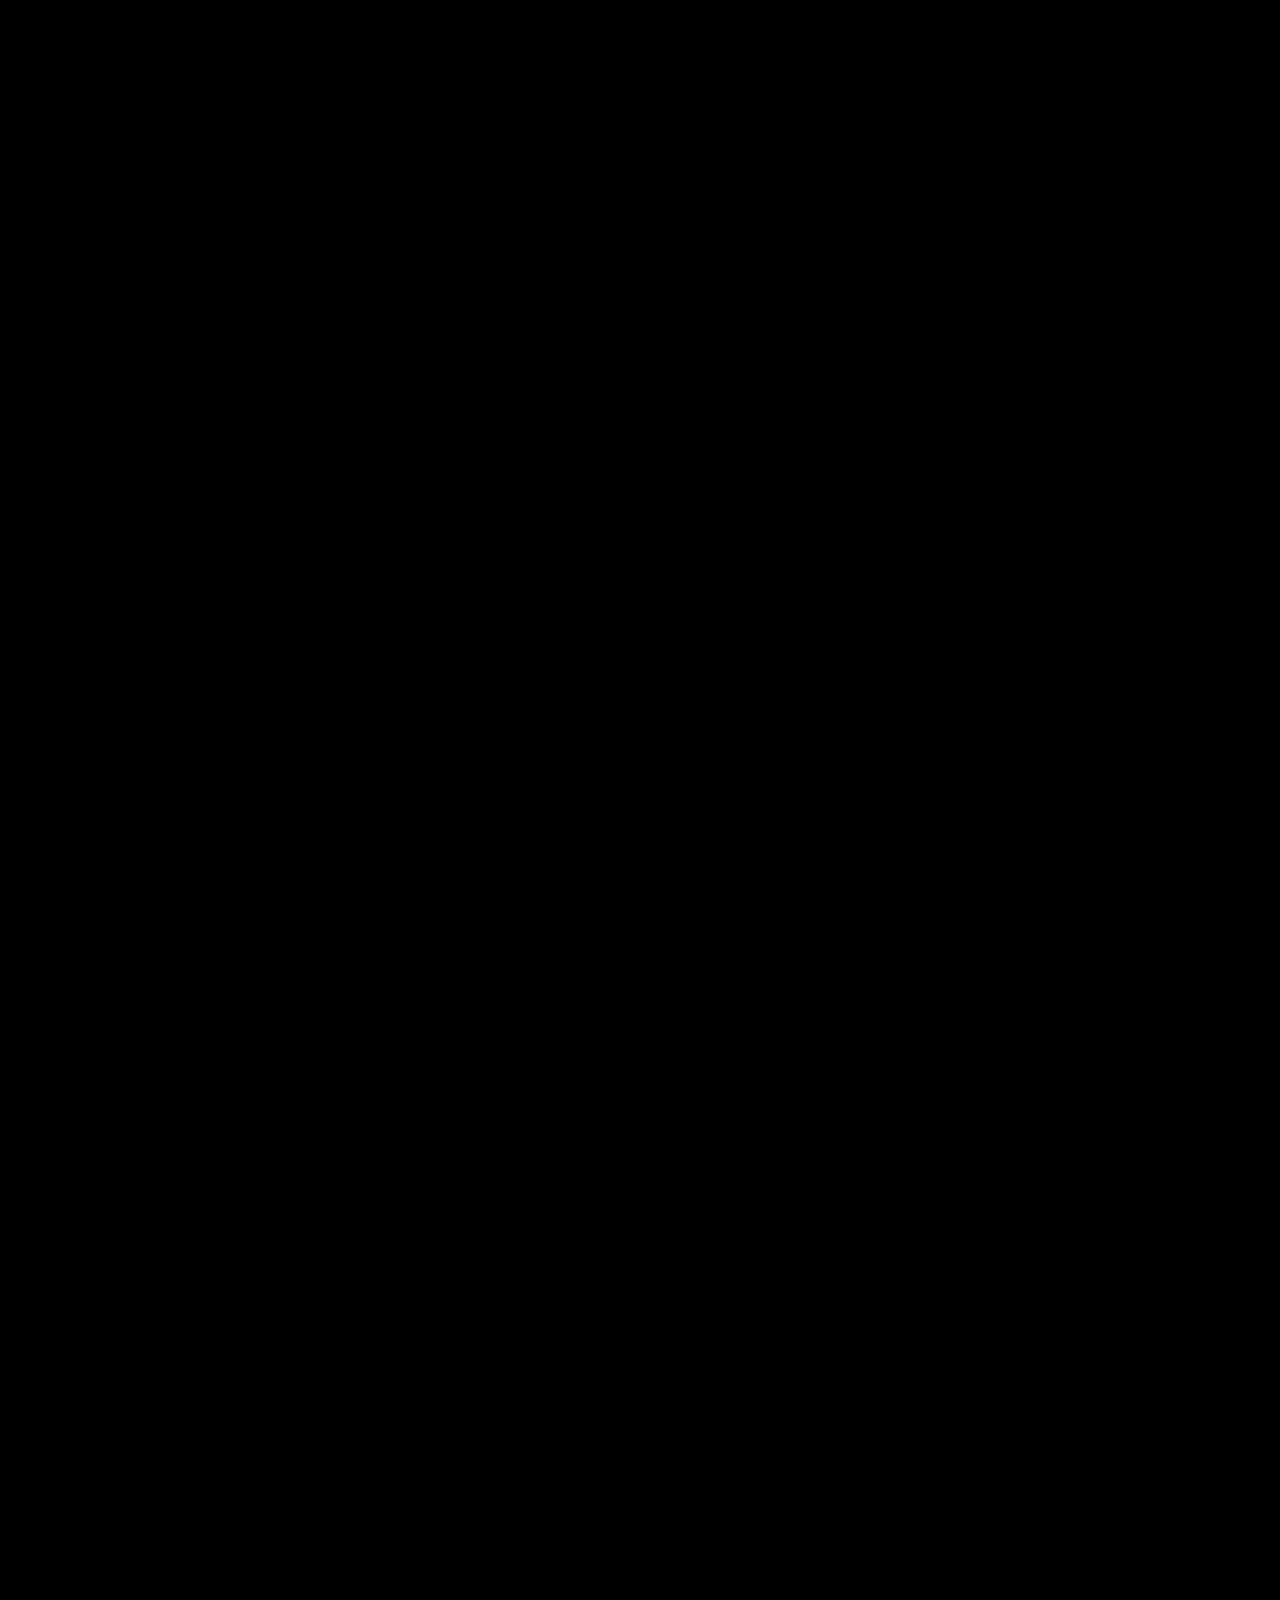
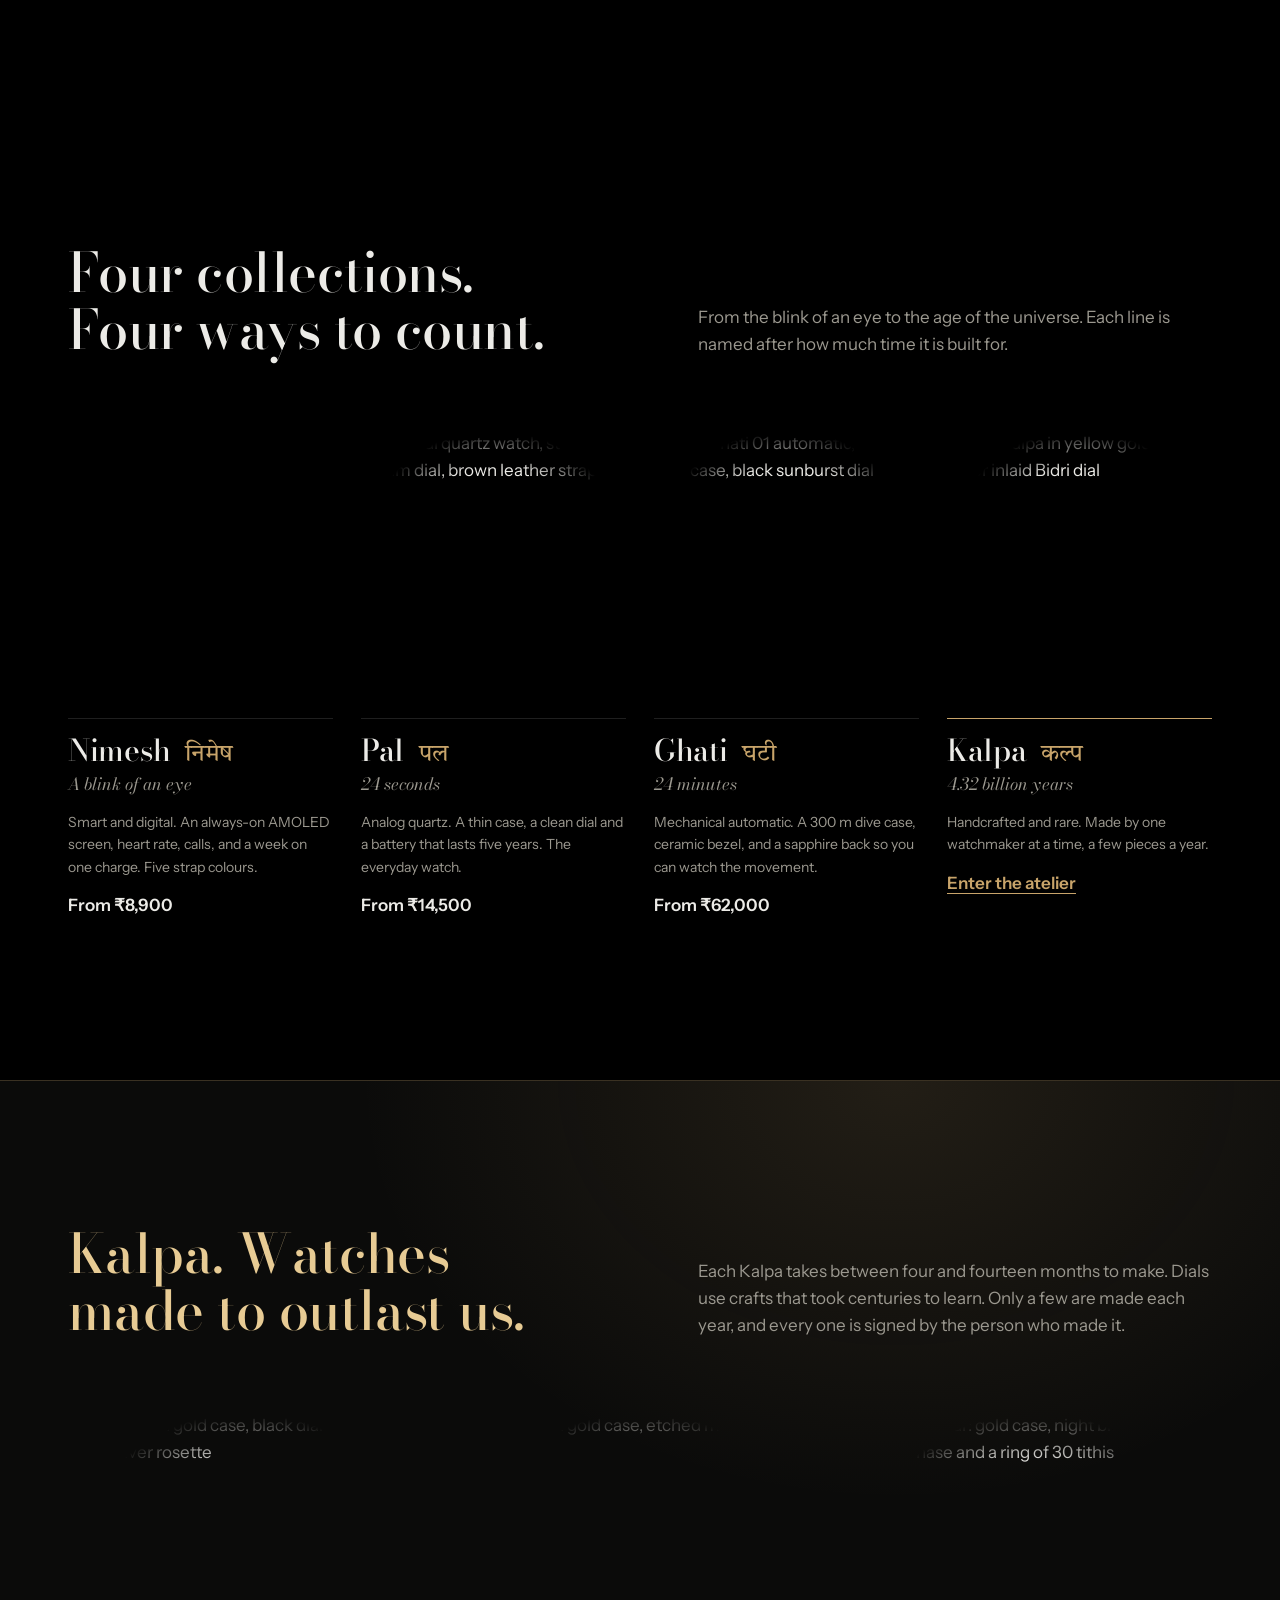
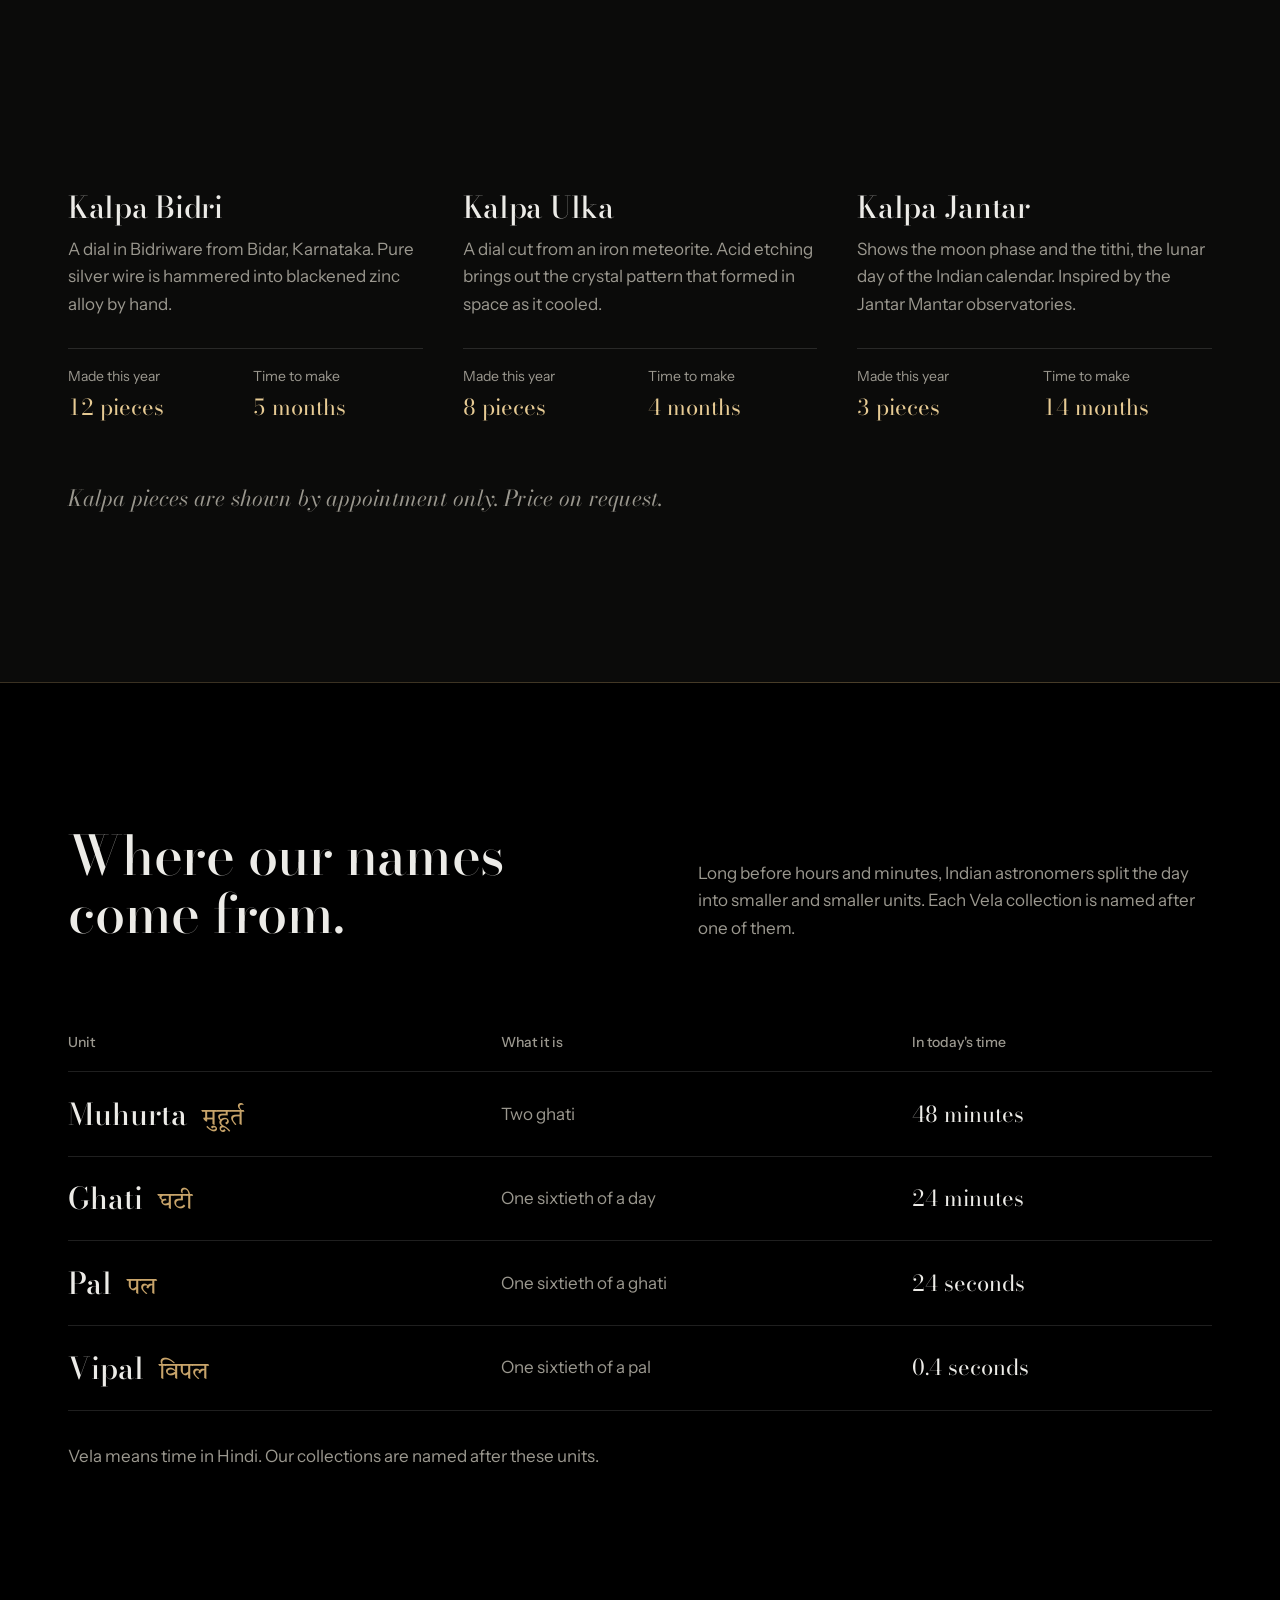
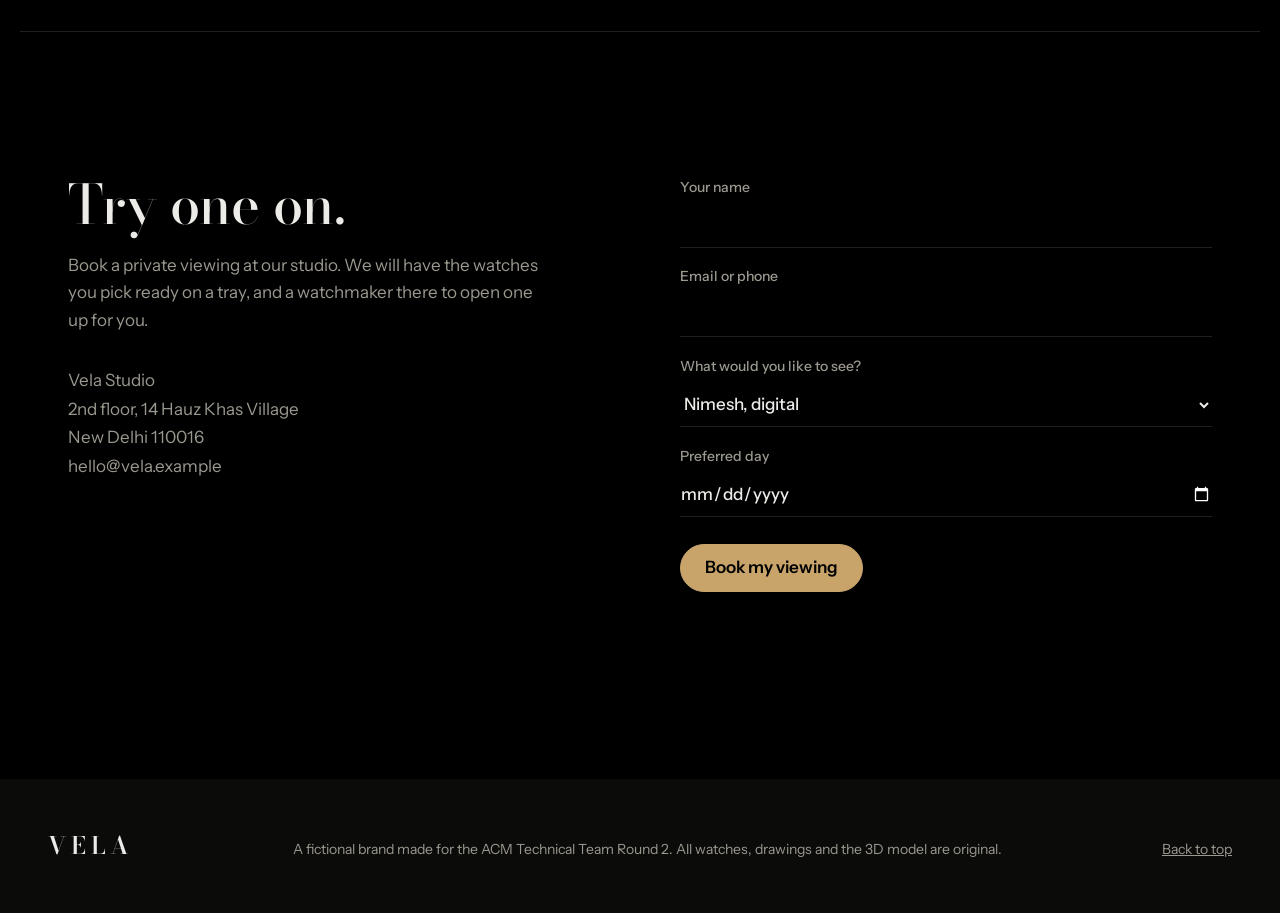
==== commit f9ba41fe: "Use real product images in hero, collections and Kalpa; drop SVG faces Co-Authored-By: Claude Opus 5" ====
--- a/index.html
+++ b/index.html
@@ -28,7 +28,7 @@
   </header>
 
   <main id="main">
-    <!-- HERO: a live watch that tilts toward your cursor, with a moving glint -->
+    <!-- HERO: the Ghati 01, which tilts toward your cursor -->
     <section class="hero" aria-labelledby="hero-title">
       <div class="hero-copy">
         <h1 id="hero-title" class="hero-title">Watches for every kind of time.</h1>
@@ -42,8 +42,7 @@
       <div class="hero-watch">
         <figure class="tilt">
           <div class="tilt-body">
-            <div class="dial" data-face="hero" role="img" aria-label="A Vela Ghati 01 dial showing the current time"></div>
-            <span class="glint" aria-hidden="true"></span>
+            <img class="hero-img" src="assets/renders/ghati-hero.webp" width="1100" height="1100" alt="Vela Ghati 01 automatic in steel with a black dial, ceramic dive bezel and black leather strap" fetchpriority="high">
           </div>
         </figure>
         <p class="hero-caption">Ghati 01 Automatic, 40 mm. <span>₹62,000</span></p>
@@ -107,17 +106,19 @@
 
       <div class="lines">
         <article class="line">
-          <div class="line-face" data-face="nimesh" role="img" aria-label="Nimesh digital watch showing the current time"></div>
+          <div class="line-face">
+            <video src="assets/video/nimesh.mp4" poster="assets/video/nimesh-poster.jpg" width="640" height="640" muted loop playsinline preload="none" aria-label="Nimesh smartwatches in five strap colours"></video>
+          </div>
           <div class="line-text">
             <h3>Nimesh <span class="deva" lang="hi">निमेष</span></h3>
             <p class="unit">A blink of an eye</p>
-            <p>Digital. Solar charged, lit at the turn of a wrist, with a stopwatch that counts to the hundredth.</p>
+            <p>Smart and digital. An always-on AMOLED screen, heart rate, calls, and a week on one charge. Five strap colours.</p>
             <p class="price">From ₹8,900</p>
           </div>
         </article>
 
         <article class="line">
-          <div class="line-face" data-face="pal" role="img" aria-label="Pal analog watch showing the current time"></div>
+          <div class="line-face"><img src="assets/renders/pal.webp" width="800" height="800" loading="lazy" alt="Vela Pal quartz watch, steel case, cream dial, brown leather strap"></div>
           <div class="line-text">
             <h3>Pal <span class="deva" lang="hi">पल</span></h3>
             <p class="unit">24 seconds</p>
@@ -127,17 +128,17 @@
         </article>
 
         <article class="line">
-          <div class="line-face" data-face="ghati" role="img" aria-label="Ghati mechanical watch with an open heart showing the balance wheel"></div>
+          <div class="line-face"><img src="assets/renders/ghati.webp" width="800" height="800" loading="lazy" alt="Vela Ghati 01 automatic, steel dive case, black sunburst dial"></div>
           <div class="line-text">
             <h3>Ghati <span class="deva" lang="hi">घटी</span></h3>
             <p class="unit">24 minutes</p>
-            <p>Mechanical automatic. An open window at nine o'clock lets you see the balance wheel beat.</p>
+            <p>Mechanical automatic. A 300 m dive case, ceramic bezel, and a sapphire back so you can watch the movement.</p>
             <p class="price">From ₹62,000</p>
           </div>
         </article>
 
         <article class="line line-kalpa">
-          <div class="line-face" data-face="kalpa" role="img" aria-label="Kalpa watch with a hand inlaid silver dial"></div>
+          <div class="line-face"><img src="assets/renders/bidri.webp" width="800" height="800" loading="lazy" alt="Vela Kalpa in yellow gold with a silver inlaid Bidri dial"></div>
           <div class="line-text">
             <h3>Kalpa <span class="deva" lang="hi">कल्प</span></h3>
             <p class="unit">4.32 billion years</p>
@@ -158,7 +159,7 @@
 
         <ul class="pieces">
           <li class="piece">
-            <div class="piece-face" data-face="bidri" role="img" aria-label="Bidri dial with silver inlay on blackened metal"></div>
+            <div class="piece-face"><img src="assets/renders/bidri.webp" width="800" height="800" loading="lazy" alt="Kalpa Bidri: gold case, black dial with a hand inlaid silver rosette"></div>
             <h3>Kalpa Bidri</h3>
             <p>A dial in Bidriware from Bidar, Karnataka. Pure silver wire is hammered into blackened zinc alloy by hand.</p>
             <dl class="piece-facts">
@@ -167,7 +168,7 @@
             </dl>
           </li>
           <li class="piece">
-            <div class="piece-face" data-face="ulka" role="img" aria-label="Meteorite dial with crystal pattern"></div>
+            <div class="piece-face"><img src="assets/renders/ulka.webp" width="800" height="800" loading="lazy" alt="Kalpa Ulka: gold case, etched meteorite dial"></div>
             <h3>Kalpa Ulka</h3>
             <p>A dial cut from an iron meteorite. Acid etching brings out the crystal pattern that formed in space as it cooled.</p>
             <dl class="piece-facts">
@@ -176,7 +177,7 @@
             </dl>
           </li>
           <li class="piece">
-            <div class="piece-face" data-face="jantar" role="img" aria-label="Astronomical dial with moon phase and tithi ring"></div>
+            <div class="piece-face"><img src="assets/renders/jantar.webp" width="800" height="800" loading="lazy" alt="Kalpa Jantar: gold case, night blue dial with moon phase and a ring of 30 tithis"></div>
             <h3>Kalpa Jantar</h3>
             <p>Shows the moon phase and the tithi, the lunar day of the Indian calendar. Inspired by the Jantar Mantar observatories.</p>
             <dl class="piece-facts">
@@ -256,7 +257,6 @@
     <a href="#top">Back to top</a>
   </footer>
 
-  <script src="js/faces.js" defer></script>
   <script src="js/main.js" defer></script>
 </body>
 </html>
--- a/css/style.css
+++ b/css/style.css
@@ -163,65 +163,24 @@
   position: relative;
   width: 100%;
   height: 100%;
-  border-radius: 50%;
   transform: rotateX(var(--rx, 0deg)) rotateY(var(--ry, 0deg));
   transform-style: preserve-3d;
   transition: transform 0.6s cubic-bezier(0.2, 0.7, 0.2, 1);
   filter: drop-shadow(0 40px 50px rgba(0, 0, 0, 0.8));
 }
 .tilt.is-moving .tilt-body { transition: transform 0.12s linear; }
-.dial, .dial svg { width: 100%; height: 100%; }
-/* light from the window, sliding across the sapphire as the watch turns */
-.glint {
-  position: absolute;
-  inset: 4.5%;
-  border-radius: 50%;
-  pointer-events: none;
-  background:
-    radial-gradient(circle at var(--gx, 30%) var(--gy, 25%), rgba(255, 255, 255, 0.28), rgba(255, 255, 255, 0.06) 22%, transparent 45%),
-    linear-gradient(115deg, transparent 40%, rgba(255, 255, 255, 0.07) 48%, transparent 56%);
-  mix-blend-mode: screen;
-}
 .hero-caption { margin: 0; color: var(--dim); font-size: var(--step--1); }
 .hero-caption span { color: var(--brass-hi); margin-left: 0.4rem; }
 
-/* ---------- live faces: shared svg styles ---------- */
-.face .tk { stroke: #6b6b6b; stroke-width: 1.2; }
-.face .tk-b { stroke: #c9c9c9; stroke-width: 2.2; }
-.face .tk-d { stroke: #77736b; stroke-width: 1.2; }
-.face .tk-db { stroke: #1d1c1a; stroke-width: 2.4; }
-.face .brass { fill: #c8a46a; }
-.face .steelfill { fill: #d6d6d4; }
-.face .goldfill { fill: #e2c487; }
-.face .brand { font-family: var(--display); font-size: 22px; font-weight: 600; letter-spacing: 6px; text-anchor: middle; fill: #ecebe7; }
-.face .brand.dark { fill: #1a1917; }
-.face .sub { font-family: var(--body); font-size: 10px; letter-spacing: 2.4px; text-anchor: middle; fill: #9b988f; }
-.face .sub.dark { fill: #6d6a63; }
-.face .deva-s { font-family: var(--deva); font-size: 14px; text-anchor: middle; fill: #c8a46a; }
-.face .num { font-family: var(--display); font-size: 34px; text-anchor: middle; fill: #1a1917; }
-.face .seg { fill: #2a2a2a; }
-.face .seg.on { fill: #e7cb94; }
-.face .brass-hand { fill: #d9b97d; stroke: #8a6a37; stroke-width: 0.8; }
-.face .steel-hand { fill: #e6e6e4; stroke: #77787b; stroke-width: 0.8; }
-.face .gold-hand { fill: #ecd29c; stroke: #8a6a37; stroke-width: 0.8; }
-.face .silver-hand { fill: #e9e9e7; stroke: #8d8d8d; stroke-width: 0.8; }
-.face .ink-hand { fill: #1a1917; }
-.face .sec { stroke: #d2553a; stroke-width: 2; }
-.face .sec-dot { fill: #d2553a; }
-.face .sec-gold { stroke: #ecd29c; stroke-width: 1.6; }
-.face .gold-dot { fill: #ecd29c; }
-.face .sec-silver { stroke: #e9e9e7; stroke-width: 1.6; }
-.face .silver-dot { fill: #e9e9e7; }
-.face .inlay { fill: none; stroke: #dcdcdc; stroke-width: 2.6; }
-.face .inlay-thin { fill: none; stroke: #bdbdbd; stroke-width: 1.2; }
-.face .inlay-fill { fill: #d4d4d4; }
-.face .tithi { font-family: var(--body); font-size: 11px; text-anchor: middle; fill: #6f6a5f; }
-.face .tithi.now { fill: #e7cb94; font-weight: 700; }
-.face .lcd-label { font-family: var(--body); font-size: 12px; letter-spacing: 3px; text-anchor: middle; fill: #8d8a83; }
-.face .lcd-big { font-family: var(--body); font-size: 84px; font-weight: 500; text-anchor: middle; fill: #ecebe7; font-variant-numeric: tabular-nums; }
-.face .lcd-small { font-family: var(--body); font-size: 15px; letter-spacing: 2px; text-anchor: middle; fill: #9b988f; font-variant-numeric: tabular-nums; }
-.face .brassfill { fill: #c8a46a; }
-.face .lcd-rule { stroke: #2a2a2a; stroke-width: 1; }
+/* ---------- product images ---------- */
+.line-face img, .line-face video, .piece-face img { width: 100%; height: 100%; object-fit: contain; display: block; }
+.line-face video { object-fit: cover; border-radius: 6px; }
+.hero-img { width: 100%; height: auto; display: block; }
+/* straps fade into the black instead of stopping at the image edge */
+.hero-img, .line-face img, .piece-face img {
+  -webkit-mask-image: radial-gradient(closest-side at 50% 48%, #000 70%, transparent 100%);
+  mask-image: radial-gradient(closest-side at 50% 48%, #000 70%, transparent 100%);
+}
 
 /* ---------- inside: sticky 3D stage ---------- */
 .inside {
@@ -242,7 +201,7 @@
   height: 100%;
 }
 .inside-fallback { display: grid; place-items: center; padding: 14vh 6vw 14vh 40vw; }
-.inside-fallback svg { width: min(100%, 60vh); height: auto; }
+.inside-fallback img { width: min(100%, 70vh); height: auto; }
 .inside.is-3d .inside-fallback { display: none; }
 
 /* shade behind the words so they read over the watch */
